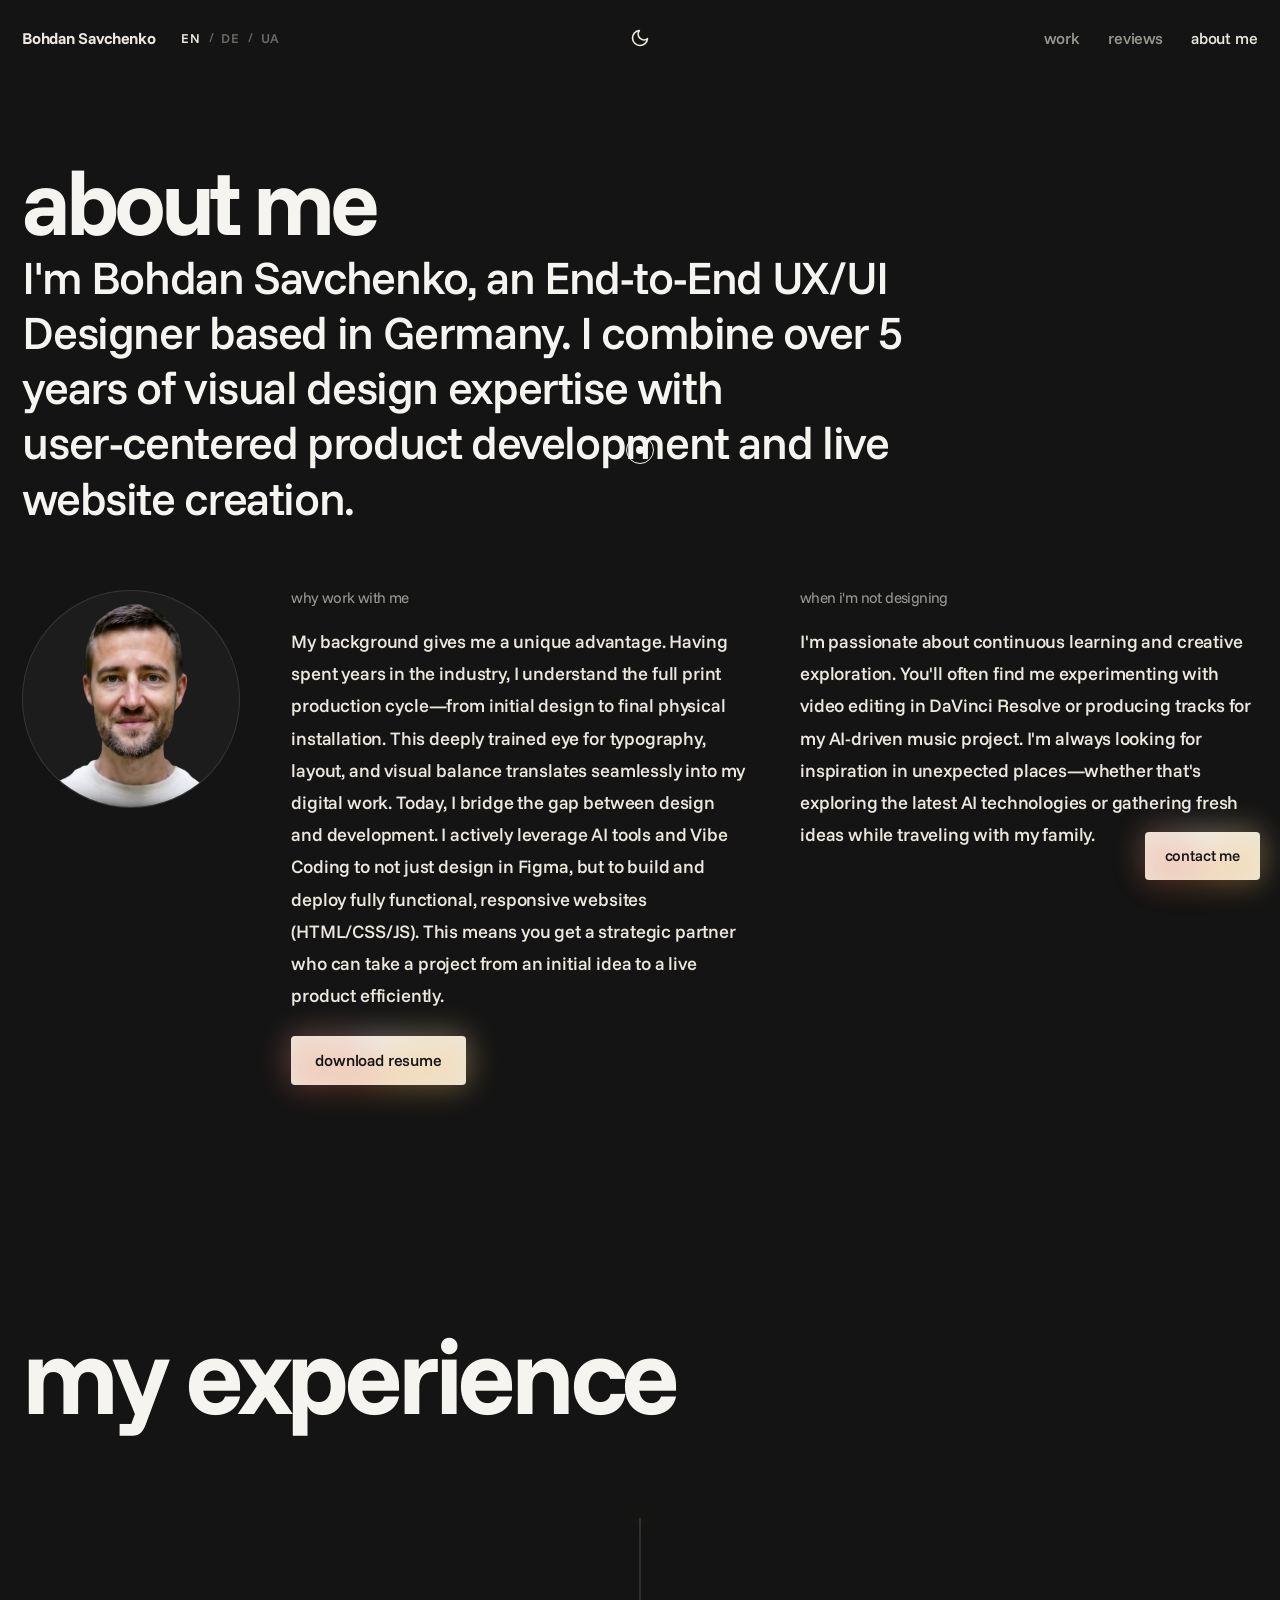
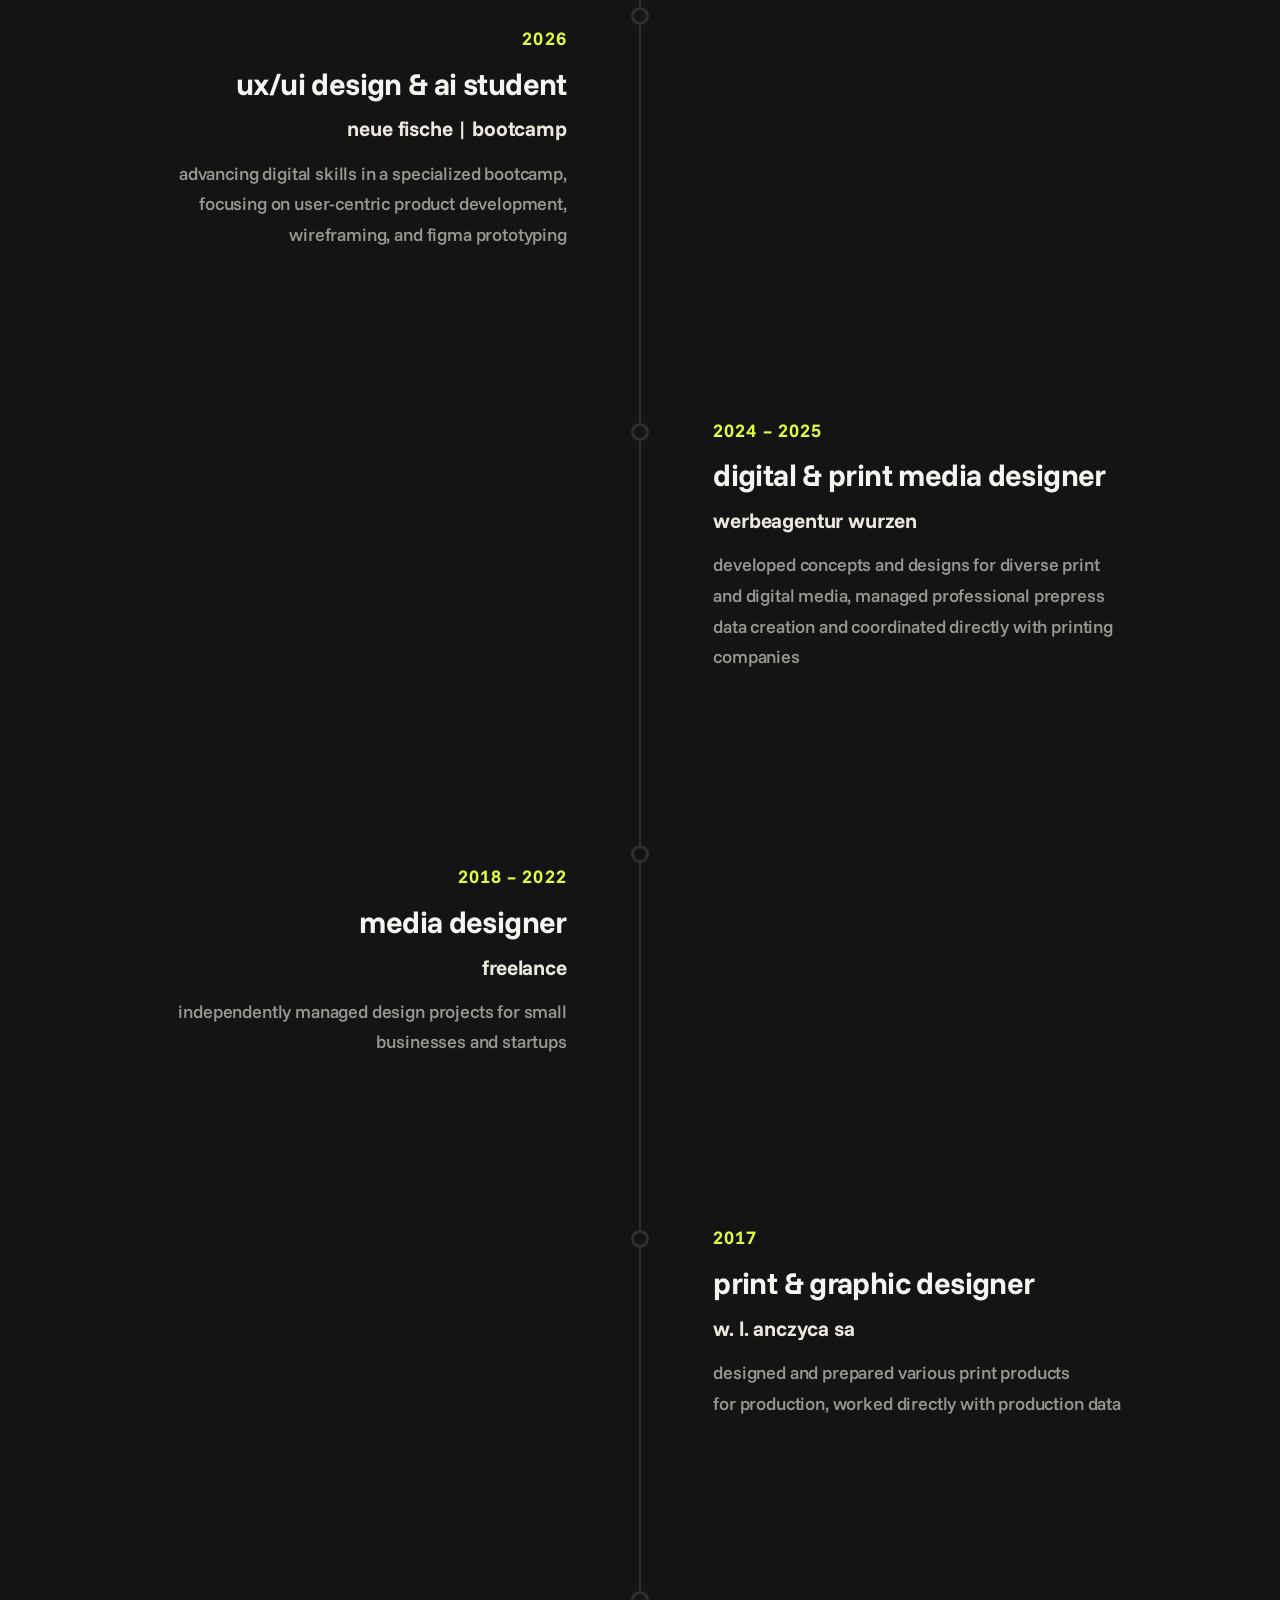
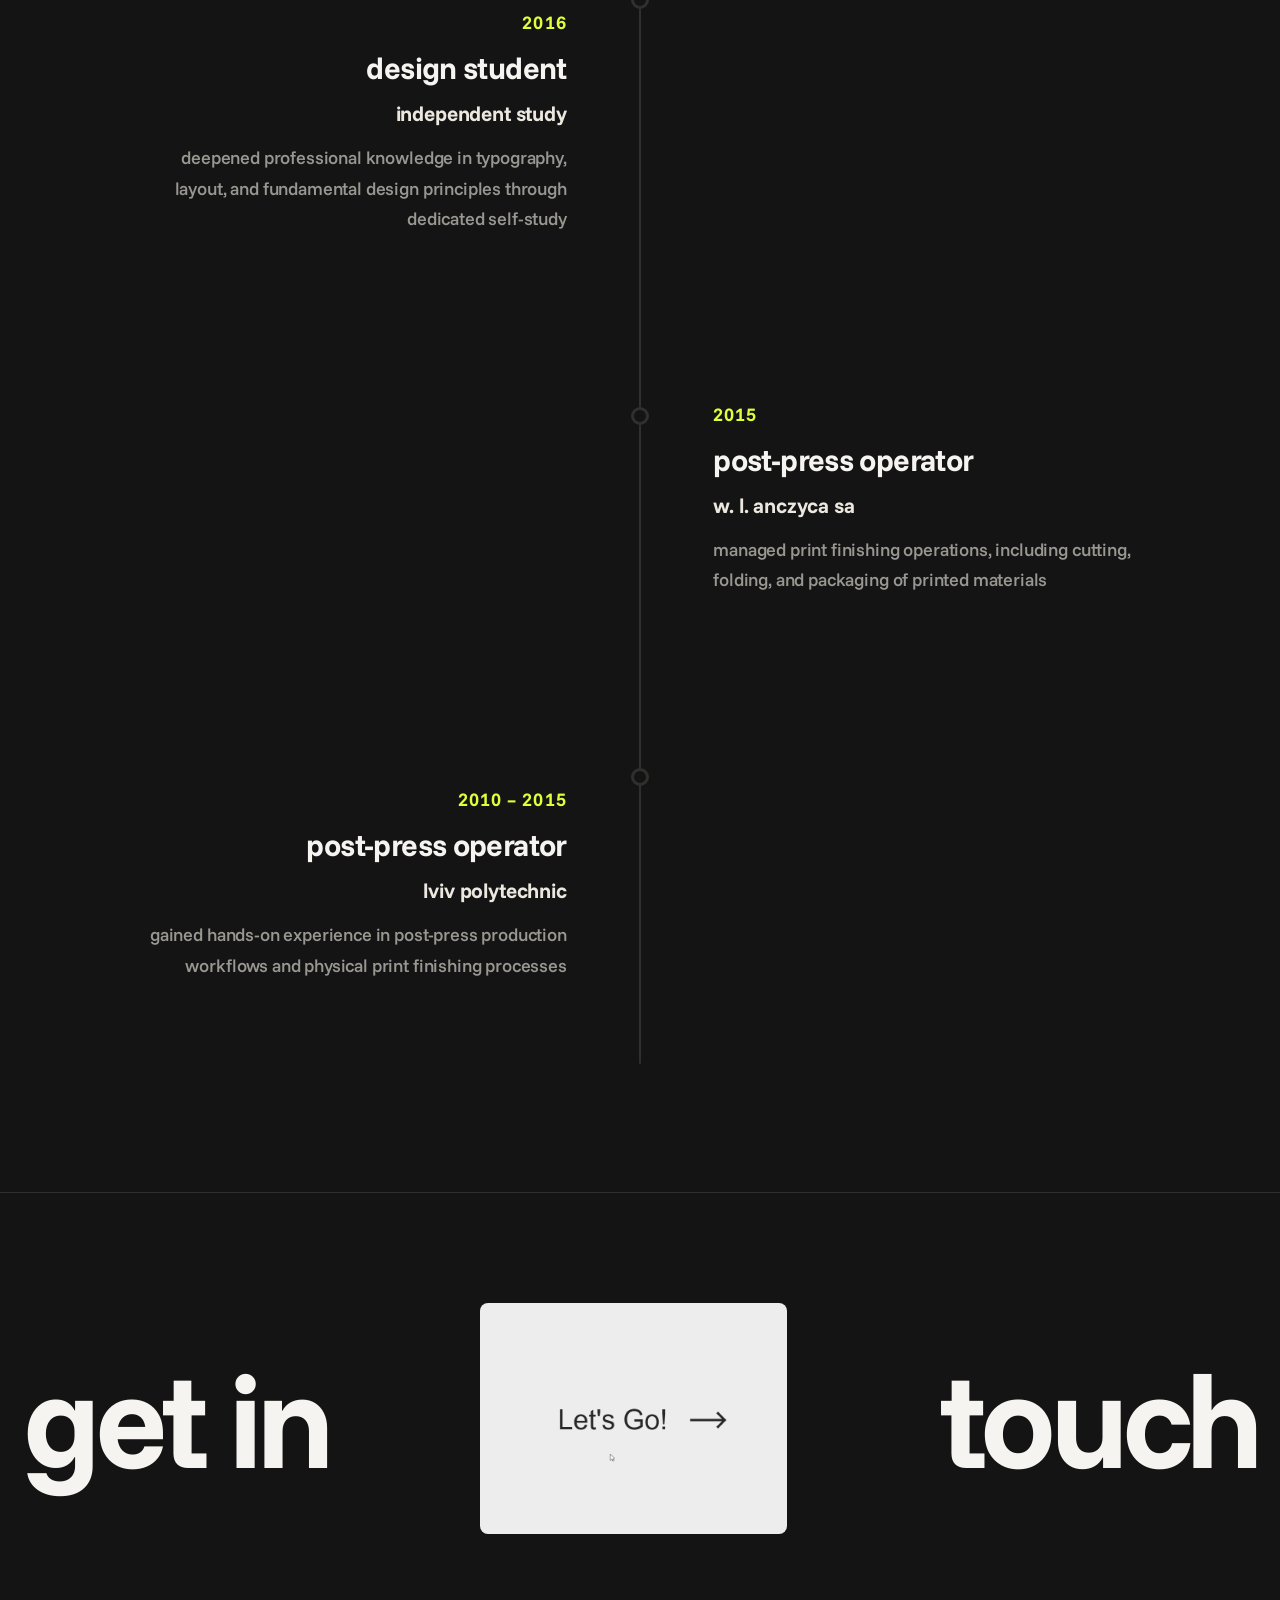
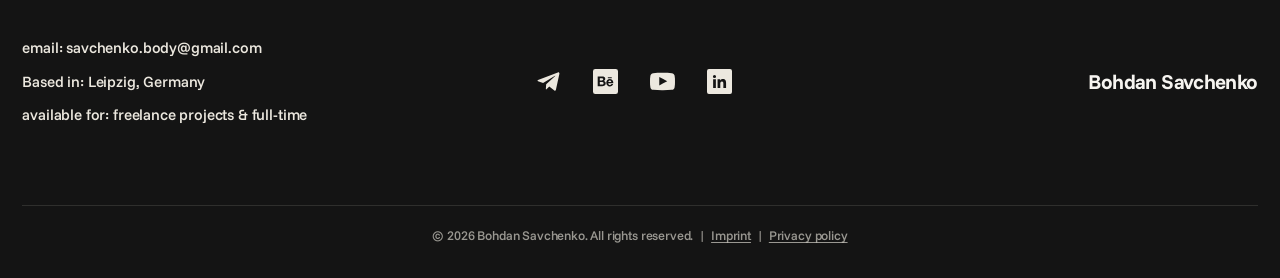
==== about/index.html @ f7ef640e "Add SaveChain project, even column spacing in car wrapping Co-Authored-By: Claude Sonnet 5.5 <norepl" ====
<!DOCTYPE html>
<html lang="en" data-theme="dark">
<head>
  <meta charset="UTF-8" />
  <meta name="viewport" content="width=device-width, initial-scale=1" />
  <title>About Me — Bohdan Savchenko</title>
  <meta name="description" content="About Bohdan Savchenko — UX/UI Designer & Media Designer based in Leipzig, Germany." />

  <link rel="icon" href="/favicon.svg" type="image/svg+xml" />
  <link rel="apple-touch-icon" href="/favicon.svg" />

  <!-- Fonts: Funnel Sans, self-hosted in /fonts (no Google Fonts request) -->
  <link rel="stylesheet" href="/styles.css?v=20261024-savechain11" />
</head>
<body>
  <!-- ============ HEADER ============ -->
  <header class="site-header" id="header">
    <div class="header-inner">
      <a href="/" class="logo">Bohdan Savchenko</a>

      <div class="lang-switch" role="group" aria-label="Language">
        <button type="button" class="lang-btn is-active" data-lang="en">EN</button>
        <span class="lang-sep">/</span>
        <button type="button" class="lang-btn" data-lang="de">DE</button>
        <span class="lang-sep">/</span>
        <button type="button" class="lang-btn" data-lang="uk">UA</button>
      </div>

      <button type="button" id="themeToggle" class="theme-toggle" aria-label="Toggle color theme">
        <svg class="icon icon-sun" viewBox="0 0 24 24" fill="none" stroke="currentColor" stroke-width="2" stroke-linecap="round" stroke-linejoin="round" aria-hidden="true">
          <circle cx="12" cy="12" r="4" /><path d="M12 2v2M12 20v2M4.9 4.9l1.4 1.4M17.7 17.7l1.4 1.4M2 12h2M20 12h2M4.9 19.1l1.4-1.4M17.7 6.3l1.4-1.4" />
        </svg>
        <svg class="icon icon-moon" viewBox="0 0 24 24" fill="none" stroke="currentColor" stroke-width="2" stroke-linecap="round" stroke-linejoin="round" aria-hidden="true">
          <path d="M21 12.8A9 9 0 1 1 11.2 3a7 7 0 0 0 9.8 9.8z" />
        </svg>
      </button>

      <nav class="main-nav" id="mainNav" aria-label="Primary">
        <a href="/#work" data-i18n="nav.work">work</a>
        <a href="/#reviews" data-i18n="nav.reviews">reviews</a>
        <a href="/about/" aria-current="page" data-i18n="nav.about">about me</a>
      </nav>

      <button type="button" class="menu-toggle" id="menuToggle" aria-expanded="false" aria-controls="mainNav" aria-label="Menu">
        <span class="menu-line"></span>
        <span class="menu-line"></span>
        <span class="menu-line"></span>
      </button>
    </div>
  </header>

  <main class="about-page">
    <!-- ============ ABOUT BLOCK (intro + 3-column grid) ============ -->
    <section class="about-block">
      <h1 class="page-title" data-reveal-words data-i18n="about.title">about me</h1>
      <p class="about-intro" data-reveal-words data-i18n="home.statement"></p>
      <div class="about-cols" id="aboutGrid">
        <!-- col 1: profile photo (same source as the homepage hero) -->
        <figure class="about-portrait">
          <img src="/Savchenko.webp" alt="Bohdan Savchenko" width="240" height="240"
               onerror="this.closest('.about-portrait').style.display='none';" />
        </figure>
        <!-- col 2: why work with me + resume -->
        <div class="about-col">
          <h3 class="about-sub" data-reveal-words data-i18n="home.why.title">why work with me</h3>
          <p data-reveal-words data-i18n="home.why.body"></p>
          <a class="btn-pill" id="resumeBtn" href="/CV/ENG_CV_%20Savchenko.pdf" download="ENG_CV_Savchenko.pdf"
             data-i18n="resume">download resume</a>
        </div>
        <!-- col 3: when i'm not designing -->
        <div class="about-col">
          <h3 class="about-sub" data-reveal-words data-i18n="home.fun.title">when i'm not designing</h3>
          <p data-reveal-words data-i18n="home.fun.body"></p>
        </div>
      </div>
    </section>

    <!-- ============ EXPERIENCE (animated alternating timeline) ============ -->
    <section class="experience">
      <h2 class="display-title" data-reveal-words data-i18n="about.exp">my experience</h2>
      <div class="timeline" id="expTimeline">
        <div class="timeline-line"></div>
        <div class="timeline-line-fill" id="timelineFill"></div>
        <!-- items injected by app.js from SITE.experience -->
        <ol class="timeline-items" id="timelineItems"></ol>
      </div>
    </section>
  </main>

  <!-- ============ FOOTER (3 tiers) ============ -->
  <footer class="site-footer reveal" id="contact">
    <!-- tier 1: get in — [Let's Go! gif] — touch -->
    <div class="footer-top">
      <span class="footer-word" data-i18n="footer.get">get in</span>
      <a class="footer-go" href="mailto:savchenko.body@gmail.com" aria-label="Email me — Let's Go!">
        <img class="footer-go-gif" src="/Lets go.gif" alt="" aria-hidden="true"
             onerror="this.closest('.footer-go').classList.add('no-gif'); this.remove();" />
        <span class="footer-go-text">Let's Go! &rarr;</span>
      </a>
      <span class="footer-word" data-i18n="footer.touch">touch</span>
    </div>

    <!-- tier 2: contact meta (left) · social icons (center) · name (right) -->
    <div class="footer-mid">
      <div class="footer-meta">
        <p><span data-i18n="footer.emailLabel">email:</span> <a href="mailto:savchenko.body@gmail.com">savchenko.body@gmail.com</a></p>
        <p data-i18n="footer.based">Based in: Leipzig, Germany</p>
        <p data-i18n="footer.available">available for: freelance projects &amp; full-time</p>
      </div>
      <nav class="footer-social" aria-label="Social">
        <a class="footer-icon" href="https://t.me/SavchenkoB" target="_blank" rel="noopener noreferrer" aria-label="Telegram">
          <svg viewBox="0 0 32 32" fill="currentColor" xmlns="http://www.w3.org/2000/svg" aria-hidden="true"><path d="m2.61743 15.83185 6.44043 2.18732 15.29034-9.34778c.22162-.13556.44873.16547.25757.34143l-11.57592 10.65509-.43048 5.96521c-.03278.4538.51385.70642.83826.38745l3.56421-3.50482 6.51569 4.93243c.70233.53174 1.7193.15698 1.90875-.70331l4.53692-20.59997c.25879-1.17517-.8927-2.16681-2.01648-1.73645l-25.36206 9.71179c-.7956.30469-.77393 1.43768.03277 1.71161z"/></svg>
        </a>
        <a class="footer-icon" href="https://www.behance.net/savchenkob5285" target="_blank" rel="noopener noreferrer" aria-label="Behance">
          <svg viewBox="0 0 176 176" fill="currentColor" xmlns="http://www.w3.org/2000/svg" aria-hidden="true"><path d="m63.1 80.73h-15.22v-15.49h15.22s9-.21 9 7.75-9 7.74-9 7.74z"/><path d="m74.75 100.46c0 9.49-10.72 9.25-10.72 9.25h-16.15v-18.48h16.12s10.75-.23 10.75 9.23z"/><path d="m118.3 80.87c-5.49 0-10 4.11-10.9 10.55h21.8c-.86-6.42-5.42-10.55-10.9-10.55zm0 0c-5.49 0-10 4.11-10.9 10.55h21.8c-.86-6.42-5.42-10.55-10.9-10.55zm41.37-80.87h-143.34a16.33 16.33 0 0 0 -16.33 16.33v143.34a16.33 16.33 0 0 0 16.33 16.33h143.34a16.33 16.33 0 0 0 16.33-16.33v-143.34a16.33 16.33 0 0 0 -16.33-16.33zm-55.21 58h27.54v6.86h-27.54zm-26.27 60.73c-3.79 1.87-8.55 2.46-13 2.46h-32.19v-67.61h35.39c4.38 0 17.94 2.61 18 15.64 0 9-5 13.12-9.31 15.1 0 0 11.24 3.34 12.14 13.28s-.88 16.12-11.03 21.13zm64.66-18.65h-35.45c-.34 7.81 5.37 12.47 11.86 12.47a12.44 12.44 0 0 0 11-6.58h11.61c-3.19 11.62-12.54 16.46-23.59 16.46-14.47 0-24.76-11.6-24.76-25.92s11.09-25.93 24.76-25.93 24.72 11.61 24.72 25.93c0 1.24 0 2.42-.15 3.57zm-24.55-19.21c-5.49 0-10 4.11-10.9 10.55h21.8c-.86-6.42-5.42-10.55-10.9-10.55z"/></svg>
        </a>
        <a class="footer-icon" href="https://www.youtube.com/@HardBitEasy" target="_blank" rel="noopener noreferrer" aria-label="YouTube">
          <svg viewBox="0 0 96.875 96.875" fill="currentColor" xmlns="http://www.w3.org/2000/svg" aria-hidden="true"><path d="m95.201 25.538c-1.186-5.152-5.4-8.953-10.473-9.52-12.013-1.341-24.172-1.348-36.275-1.341-12.105-.007-24.266 0-36.279 1.341-5.07.567-9.281 4.368-10.467 9.52-1.688 7.337-1.707 15.346-1.707 22.9s0 15.562 1.688 22.898c1.184 5.151 5.396 8.952 10.469 9.52 12.012 1.342 24.172 1.349 36.277 1.342 12.107.007 24.264 0 36.275-1.342 5.07-.567 9.285-4.368 10.471-9.52 1.689-7.337 1.695-15.345 1.695-22.898 0-7.554.014-15.563-1.674-22.9zm-59.265 37.936c0-10.716 0-21.32 0-32.037 10.267 5.357 20.466 10.678 30.798 16.068-10.3 5.342-20.504 10.631-30.798 15.969z"/></svg>
        </a>
        <a class="footer-icon" href="https://www.linkedin.com/in/savchenkobohdan/" target="_blank" rel="noopener noreferrer" aria-label="LinkedIn">
          <svg viewBox="0 0 152 152" fill="currentColor" xmlns="http://www.w3.org/2000/svg" aria-hidden="true"><path d="m140 0h-128a12 12 0 0 0 -12 12v128a12 12 0 0 0 12 12h128a12 12 0 0 0 12-12v-128a12 12 0 0 0 -12-12zm-86.1 116h-16.58v-53.41h16.58zm-8.3-60.7a9.65 9.65 0 1 1 9.61-9.7 9.68 9.68 0 0 1 -9.61 9.7zm70.4 60.7h-16.57v-26c0-6.2-.12-14.15-8.62-14.15s-10 6.74-10 13.7v26.45h-16.51v-53.41h15.91v7.28h.23c2.21-4.2 7.62-8.62 15.69-8.62 16.78 0 19.87 11 19.87 25.41z"/></svg>
        </a>
      </nav>
      <span class="footer-name-mid">Bohdan Savchenko</span>
    </div>

    <!-- tier 4: legal footer (copyright + Impressum/Datenschutz) -->
    <div class="legal-footer">
      <span>&copy; 2026 Bohdan Savchenko. All rights reserved.</span>
      <span>|</span>
      <a href="/impressum.html">Impressum</a>
      <span>|</span>
      <a href="/datenschutz.html">Datenschutz</a>
    </div>
  </footer>

  <!-- floating contact button -->
  <a class="contact-fab" href="mailto:savchenko.body@gmail.com" data-i18n="footer.fab">contact me</a>

  <script src="/data.js?v=20261024-savechain11"></script>
  <script src="/data-uk.js?v=20261024-savechain11"></script>
  <script src="/app.js?v=20261024-savechain11"></script>
</body>
</html>
---- styles.css ----
/* =========================================================
   Bohdan Savchenko — Portfolio
   Tokens measured on the live Framer site:
     font    : Funnel Sans (400 / 500 / 700)
     dark    : bg #141414, cream text #ECE8DF (bright #F6F4F0)
     borders : cream @ 12%
     radii   : images 8px · buttons/pills 4px
     hero h1 : 192px @ desktop, letter-spacing -0.06em
     display : 120px lowercase headings ("my experience")
   Dark is default; [data-theme="light"] / body.light overrides.
   ========================================================= */

/* ---------- Self-hosted font: Funnel Sans (GDPR — no Google Fonts request) ---------- */
@font-face {
  font-family: 'Funnel Sans';
  font-style: normal;
  font-weight: 400;
  font-display: swap;
  src: url('/fonts/FunnelSans-400.woff2') format('woff2');
}
@font-face {
  font-family: 'Funnel Sans';
  font-style: normal;
  font-weight: 500;
  font-display: swap;
  src: url('/fonts/FunnelSans-500.woff2') format('woff2');
}
@font-face {
  font-family: 'Funnel Sans';
  font-style: normal;
  font-weight: 600;
  font-display: swap;
  src: url('/fonts/FunnelSans-600.woff2') format('woff2');
}
@font-face {
  font-family: 'Funnel Sans';
  font-style: normal;
  font-weight: 700;
  font-display: swap;
  src: url('/fonts/FunnelSans-700.woff2') format('woff2');
}
@font-face {
  font-family: 'Funnel Sans';
  font-style: normal;
  font-weight: 800;
  font-display: swap;
  src: url('/fonts/FunnelSans-800.woff2') format('woff2');
}

/* ---------- Design tokens: DARK (default) ---------- */
:root,
[data-theme="dark"] {
  --bg:            #141414;
  --bg-elevated:   #1C1C1C;
  --border:        rgba(236, 232, 223, 0.12);
  --text:          #ECE8DF;
  --text-bright:   #F6F4F0;
  --text-muted:    rgba(236, 232, 223, 0.62);
  --text-faint:    rgba(236, 232, 223, 0.40);
  --accent:        #ECE8DF;   /* pill / CTA fill  */
  --accent-ink:    #141414;   /* text on pill     */
  --shadow:        0 24px 60px -24px rgba(0, 0, 0, 0.8);

  /* radii measured on the live site */
  --radius-media:  8px;
  --radius-btn:    4px;

  /* motion */
  --ease-out: cubic-bezier(0.16, 1, 0.3, 1);
  --ease-in-out: cubic-bezier(0.65, 0, 0.35, 1);
  --dur: 400ms;

  --maxw: 100%;
  --gutter: clamp(20px, 1.75vw, 40px);
  --intro-top: clamp(104px, 17vh, 160px);

  /* button glow — warm halo, tuned per theme below */
  --glow-1: rgba(246, 244, 240, 0.95);
  --glow-2: rgba(255, 189, 89, 0.85);
  --glow-3: rgba(255, 106, 61, 0.7);

  /* experience timeline — bright lime accent + its glow */
  --timeline-accent:      #DFFF3C;
  --timeline-accent-glow: rgba(223, 255, 60, 0.55);

  /* clickable gallery image hover — a light lift reads best on the dark bg */
  --img-hover-brightness: 1.07;

  /* brand accents (stat-counter icons) */
  --brand-cyan:    #65C4E8;
  --brand-magenta: #EE3A84;
}

/* ---------- Design tokens: LIGHT (warm inverse) ---------- */
[data-theme="light"] {
  --bg:            #F6F4F0;
  --bg-elevated:   #FFFFFF;
  --border:        rgba(20, 20, 20, 0.12);
  --text:          #141414;
  --text-bright:   #000000;
  --text-muted:    rgba(20, 20, 20, 0.60);
  --text-faint:    rgba(20, 20, 20, 0.42);
  --accent:        #141414;
  --accent-ink:    #F6F4F0;
  --shadow:        0 24px 60px -28px rgba(20, 20, 20, 0.22);

  --glow-1: rgba(255, 149, 51, 0.8);
  --glow-2: rgba(255, 87, 34, 0.65);
  --glow-3: rgba(20, 20, 20, 0.35);

  /* darker, more saturated lime holds contrast on the light background */
  --timeline-accent:      #7A9A00;
  --timeline-accent-glow: rgba(122, 154, 0, 0.35);

  /* on the light background a brighten washes out — dim very slightly instead */
  --img-hover-brightness: 0.94;

  /* the brand cyan is too pale to read on the light ground — deepen it,
     same treatment --timeline-accent already gets (magenta holds up as-is) */
  --brand-cyan: #1E90BC;
}

/* ---------- Reset ---------- */
*, *::before, *::after { box-sizing: border-box; }
* { margin: 0; }
html { scroll-behavior: smooth; -webkit-text-size-adjust: 100%; }

body {
  background: var(--bg);
  color: var(--text);
  font-family: "Funnel Sans", system-ui, -apple-system, sans-serif;
  font-size: 16px;
  font-weight: 500;
  line-height: 1.55;
  letter-spacing: -0.01em;
  -webkit-font-smoothing: antialiased;
  min-height: 100dvh;
  transition: background var(--dur) var(--ease-in-out),
              color var(--dur) var(--ease-in-out),
              opacity 250ms var(--ease-in-out);
  animation: page-in 350ms var(--ease-out);   /* page fade-in */
}
body.page-exit { opacity: 0; }                 /* page fade-out (app.js) */
body.no-scroll { overflow: hidden; }           /* lightbox scroll lock */
@keyframes page-in { from { opacity: 0; } to { opacity: 1; } }

img { max-width: 100%; display: block; }
a { color: inherit; text-decoration: none; }
ol, ul { list-style: none; padding: 0; }
figure { margin: 0; }
:focus-visible { outline: 2px solid var(--text); outline-offset: 3px; border-radius: 4px; }

h1, h2, h3 {
  font-weight: 700;
  letter-spacing: -0.04em;
  line-height: 1.05;
}

.is-hidden { display: none !important; }

/* =========================================================
   HEADER — fixed, backdrop blur
   ========================================================= */
.site-header {
  position: fixed;
  inset: 0 0 auto 0;
  z-index: 100;
  background: color-mix(in srgb, var(--bg) 70%, transparent);
  backdrop-filter: saturate(140%) blur(14px);
  -webkit-backdrop-filter: saturate(140%) blur(14px);
  border-bottom: 1px solid transparent;
  transition: border-color var(--dur) var(--ease-out),
              background var(--dur) var(--ease-out);
}
.site-header.scrolled { border-bottom-color: var(--border); }

.header-inner {
  position: relative;
  max-width: var(--maxw);
  margin-inline: auto;
  padding: 16px var(--gutter);
  display: flex;
  align-items: center;
  gap: 24px;
}

.logo { font-weight: 700; font-size: 1rem; letter-spacing: -0.02em; white-space: nowrap; }

/* language switcher */
.lang-switch { display: flex; align-items: center; gap: 6px; }
.lang-btn {
  background: none; border: 0; padding: 4px 2px; cursor: pointer;
  font: inherit; font-weight: 600; font-size: .82rem; letter-spacing: .05em;
  color: var(--text-faint);
  min-height: 44px; display: inline-flex; align-items: center;
  transition: color 200ms var(--ease-out);
}
.lang-btn:hover { color: var(--text-muted); }
.lang-btn.is-active { color: var(--text); }
.lang-sep { color: var(--text-faint); font-size: .8rem; }

/* theme toggle — centered on desktop */
.theme-toggle {
  position: absolute; left: 50%; top: 50%;
  transform: translate(-50%, -50%);
  width: 44px; height: 44px;
  display: grid; place-items: center;
  background: none; border: 0; cursor: pointer; color: var(--text);
}
.theme-toggle .icon {
  position: absolute; width: 20px; height: 20px;
  transition: opacity 300ms var(--ease-out), transform 400ms var(--ease-out);
}
.icon-sun  { opacity: 0; transform: rotate(-90deg) scale(.6); }
.icon-moon { opacity: 1; transform: rotate(0) scale(1); }
[data-theme="light"] .icon-sun  { opacity: 1; transform: rotate(0) scale(1); }
[data-theme="light"] .icon-moon { opacity: 0; transform: rotate(90deg) scale(.6); }

/* nav — lowercase like the live site */
.main-nav { margin-left: auto; display: flex; gap: 28px; }
.main-nav a {
  position: relative; font-weight: 500; font-size: 1rem; color: var(--text-muted);
  padding: 4px 0; transition: color 200ms var(--ease-out);
}
.main-nav a::after {
  content: ""; position: absolute; left: 0; bottom: -2px; height: 1.5px; width: 0;
  background: var(--text); transition: width 300ms var(--ease-out);
}
.main-nav a:hover { color: var(--text); }
.main-nav a:hover::after { width: 100%; }
.main-nav a[aria-current="page"] { color: var(--text); }

/* hamburger */
.menu-toggle {
  display: none; position: relative;
  width: 44px; height: 44px;
  background: none; border: 0; cursor: pointer; color: var(--text);
}
.menu-toggle .menu-line {
  position: absolute; left: 12px;
  width: 20px; height: 2px; border-radius: 2px;
  background: var(--text);
  transition: transform 300ms var(--ease-out), opacity 200ms var(--ease-out), top 300ms var(--ease-out);
}
.menu-toggle .menu-line:nth-child(1) { top: 16px; }
.menu-toggle .menu-line:nth-child(2) { top: 22px; }
.menu-toggle .menu-line:nth-child(3) { top: 28px; }
.menu-toggle.open .menu-line:nth-child(1) { top: 22px; transform: rotate(45deg); }
.menu-toggle.open .menu-line:nth-child(2) { opacity: 0; }
.menu-toggle.open .menu-line:nth-child(3) { top: 22px; transform: rotate(-45deg); }

/* =========================================================
   SHARED LAYOUT
   ========================================================= */
main { max-width: var(--maxw); margin-inline: auto; padding-inline: var(--gutter); }

/* lowercase display headings ("my experience", "other projects") */
.display-title {
  font-size: clamp(2.4rem, 8.5vw, 7.5rem);   /* 120px @ desktop */
  letter-spacing: -0.05em;
  color: var(--text-bright);
}
/* page titles ("about me") */
.page-title {
  font-size: clamp(2.8rem, 8vw, 5.75rem);    /* 92px @ desktop */
  letter-spacing: -0.06em;
  color: var(--text-bright);
}
/* ---------- rotating glow halo, ported from a React GlowEffect
   component (conic-gradient + blur, animated via @property) ----------
   applied to every real CTA button on the site: .btn-pill, .contact-fab */
@property --glow-angle {
  syntax: '<angle>';
  inherits: false;
  initial-value: 0deg;
}
@keyframes glow-spin { to { --glow-angle: 360deg; } }

.btn-pill, .contact-fab {
  position: relative;
  isolation: isolate;             /* keeps ::before's negative z-index behind THIS element's own background */
}
.btn-pill::before, .contact-fab::before {
  content: "";
  position: absolute;
  inset: -6px;
  z-index: -1;
  border-radius: 20px;
  background: conic-gradient(from var(--glow-angle) at 50% 50%,
    var(--glow-1), var(--glow-2), var(--glow-3), var(--glow-1));
  filter: blur(14px);
  opacity: .35;
  animation: glow-spin 5s linear infinite;
  transition: opacity 250ms var(--ease-out);
  pointer-events: none;
}
.btn-pill:hover::before, .contact-fab:hover::before,
.btn-pill:focus-visible::before, .contact-fab:focus-visible::before {
  opacity: .9;
}
@media (prefers-reduced-motion: reduce) {
  .btn-pill::before, .contact-fab::before { animation: none; }
}

/* buttons — 4px radius, 12x24 padding (measured) */
.btn-pill {
  display: inline-flex; align-items: center; justify-content: center;
  padding: 12px 24px;
  border-radius: var(--radius-btn);
  background: var(--accent); color: var(--accent-ink);
  font-weight: 500; font-size: 1rem;
  transition: transform 300ms var(--ease-out), opacity 200ms var(--ease-out);
}
.btn-pill:hover { transform: translateY(-2px); }

/* =========================================================
   HOME — HERO
   ========================================================= */
.hero {
  display: flex;
  align-items: center;
  gap: clamp(24px, 4vw, 56px);
  padding-block: var(--intro-top) clamp(40px, 6vw, 72px);
}
/* profile photo — fixed circular size, never shrinks */
.hero-photo {
  flex: 0 0 auto;
  width: clamp(120px, 12vw, 200px);
  aspect-ratio: 1 / 1;
  border-radius: 50%;
  overflow: hidden;
  background: var(--bg-elevated);
  border: 1px solid var(--border);
}
.hero-photo img { display: block; width: 100%; height: 100%; object-fit: cover; }
/* text column — takes the remaining width; min-width:0 lets the flex item
   shrink below the nowrap title's natural width so fitHeroTitle() (app.js)
   can scale the font down to exactly this column's width */
.hero-text { flex: 1 1 auto; min-width: 0; text-align: left; }

.hero-title {
  font-size: clamp(32px, 6vw, 96px);         /* fallback; JS fits it to the text column's width */
  letter-spacing: -0.06em;
  line-height: 1.1;
  color: var(--text-bright);
  white-space: nowrap;                       /* one line — filled to container width */
}
/* per-letter spans for the repel effect (built by app.js) */
.hero-title .repel-letter {
  display: inline-block;
  white-space: pre;
  will-change: transform;
}
.hero-eyebrow {
  display: block;
  width: 100%;
  margin-top: 20px;
  text-transform: uppercase;
  letter-spacing: .18em;
  font-size: clamp(.78rem, 1.4vw, .95rem);
  font-weight: 600;
  color: var(--text-muted);
  text-align: left;                          /* aligned to the left edge, in line with the rest */
}

@media (max-width: 720px) {
  .hero { flex-direction: column; align-items: center; text-align: center; }
  /* width:100% is required here: in a column flex container, align-items:center
     shrinks cross-axis (width) items to fit their content — without an explicit
     width, .hero-text (and the nowrap .hero-title inside it) would grow to the
     text's natural width instead of being constrained to the viewport, which
     breaks fitHeroTitle()'s available-width measurement in app.js. */
  .hero-text { width: 100%; text-align: center; }
  .hero-eyebrow { text-align: center; }
}

/* =========================================================
   HOME — SKILLS MARQUEE (infinite loop, 1440 grid-aligned)
   ========================================================= */
/* lives inside <main>, which already provides the 1440 + gutter container,
   so it just adds vertical rhythm — its edges align with the rest of the grid */
.marquee-section {
  padding-block: clamp(28px, 4vw, 56px);
  border-block: 1px solid var(--border);
}
.marquee {
  position: relative;
  overflow: hidden;
}
/* edge blur + fade (like the original: text softens as it enters/leaves).
   Each pseudo blurs the scrolling text behind it and fades to the page bg,
   concentrated at the very edge via its own mask. */
.marquee::before, .marquee::after {
  content: "";
  position: absolute; top: 0; bottom: 0;
  width: 15%;
  z-index: 2;
  pointer-events: none;
  backdrop-filter: blur(4px);
  -webkit-backdrop-filter: blur(4px);
}
.marquee::before {
  left: 0;
  background: linear-gradient(90deg, var(--bg) 12%, transparent);
  -webkit-mask-image: linear-gradient(90deg, #000, transparent);
          mask-image: linear-gradient(90deg, #000, transparent);
}
.marquee::after {
  right: 0;
  background: linear-gradient(-90deg, var(--bg) 12%, transparent);
  -webkit-mask-image: linear-gradient(-90deg, #000, transparent);
          mask-image: linear-gradient(-90deg, #000, transparent);
}
.marquee-track {
  display: flex;
  width: max-content;
  animation: marquee-scroll 60s linear infinite;   /* slower, closer to the original */
}
.marquee:hover .marquee-track { animation-play-state: paused; }   /* pause on hover */
.marquee-group { display: flex; flex-shrink: 0; align-items: center; }
.marquee-item {
  font-size: clamp(0.95rem, 2vw, 1.75rem);   /* ~1.5× smaller than before */
  font-weight: 700;
  letter-spacing: -0.03em;
  color: var(--text-bright);
  white-space: nowrap;
}
.marquee-sep {
  margin-inline: clamp(14px, 1.8vw, 28px);
  font-size: clamp(.75rem, 1.4vw, 1.1rem);
  color: var(--text-faint);
}
@keyframes marquee-scroll {
  from { transform: translateX(0); }
  to   { transform: translateX(-50%); }   /* one duplicated group → seamless loop */
}

/* =========================================================
   HOME — PROJECT GRID (2-col, image 8px radius, text below)
   ========================================================= */
.work {
  padding-block: clamp(24px, 4vw, 56px) clamp(60px, 9vw, 120px);
  /* the "work" nav link jumps straight here (/#work); offset by the fixed
     header's real height (set in app.js) so the section isn't hidden under it */
  scroll-margin-top: var(--header-h, 90px);
}

/* "selected work" head + filter bar */
.work-head {
  display: flex; flex-wrap: wrap; align-items: baseline; justify-content: space-between;
  gap: 16px 32px;
  margin-bottom: clamp(28px, 4vw, 48px);
}
.filter-bar { display: flex; gap: 24px; }
.filter-btn {
  position: relative;
  background: none; border: 0; padding: 4px 0; cursor: pointer;
  font: inherit; font-weight: 500; font-size: 1rem;
  color: var(--text-faint);
  min-height: 44px; display: inline-flex; align-items: center;
  transition: color 200ms var(--ease-out);
}
.filter-btn::after {
  content: ""; position: absolute; left: 0; bottom: 8px; height: 1.5px; width: 0;
  background: var(--text); transition: width 300ms var(--ease-out);
}
.filter-btn:hover { color: var(--text-muted); }
.filter-btn.is-active { color: var(--text); }
.filter-btn.is-active::after { width: 100%; }
.project-grid {
  display: grid;
  grid-template-columns: repeat(2, 1fr);   /* strict 2-column */
  gap: 40px;
}

.project-card { display: block; }
.project-media {
  position: relative;
  aspect-ratio: 5 / 4;                       /* ≈424x340 measured card media */
  border-radius: var(--radius-media);
  overflow: hidden;
  background: var(--bg-elevated);
  /* 3D tilt card (JS drives the transform) */
  transform: perspective(1200px);
  transform-style: preserve-3d;
  transition: transform 0.2s ease-out, box-shadow 0.3s ease;
  will-change: transform;
}
/* shadow while tilting — themed for dark / light */
.project-media.tilting { box-shadow: 0 30px 60px -18px rgba(0, 0, 0, 0.55); }
[data-theme="light"] .project-media.tilting { box-shadow: 0 30px 60px -20px rgba(20, 20, 20, 0.28); }
.project-media img {
  width: 100%; height: 100%; object-fit: cover;
}

/* cursor-following spotlight overlay (built by app.js) */
.tilt-spotlight {
  position: absolute; inset: 0; z-index: 10;
  pointer-events: none; overflow: hidden;
  opacity: 0; transition: opacity 0.3s;
}
.project-media.tilting .tilt-spotlight { opacity: 1; }
.tilt-spotlight::before {
  content: "";
  position: absolute; width: 200%; height: 200%; border-radius: 50%;
  left: var(--sx, 50%); top: var(--sy, 50%);
  transform: translate(-50%, -50%);
  background: radial-gradient(circle, rgba(255, 255, 255, 0.15) 0%, transparent 40%);
  opacity: 1;                                /* light theme: full (per the component) */
}
[data-theme="dark"] .tilt-spotlight::before { opacity: 0.5; }   /* dark:opacity-50 */
/* placeholder when the image is missing */
.project-media.is-empty::after {
  content: attr(data-label);
  position: absolute; inset: 0; display: grid; place-items: center;
  color: var(--text-faint); font-weight: 700;
  font-size: 1.3rem; letter-spacing: -0.03em; text-align: center; padding: 0 16px;
}

.project-info { padding-top: 16px; }
.project-name {
  display: block;
  font-size: 1.2rem;                          /* 19px measured */
  font-weight: 500;
  letter-spacing: -0.02em;
  transition: color 200ms var(--ease-out);
}
.project-cat {
  display: block; margin-top: 2px;
  font-size: 1rem; font-weight: 400;
  color: var(--text-muted);
}
.project-card:hover .project-name { color: var(--text-bright); }

/* Homepage: wide, equal 3:2 covers with a narrow gap. */
@media (min-width: 768px) {
  #projectGrid {
    grid-template-columns: repeat(2, minmax(0, 1fr));
    gap: 32px 8px;
    align-items: start;
  }
  #projectGrid .project-media { aspect-ratio: 3 / 2; }
}

/* MOBILE / small screens: plain 1-column list, no spans, no collage */
@media (max-width: 767px) {
  #projectGrid { grid-template-columns: 1fr; grid-auto-rows: auto; }
  #projectGrid .project-card { display: block; }
  #projectGrid .project-media { aspect-ratio: 5 / 4; }
}

/* =========================================================
   HOME — TESTIMONIALS (Upwork client reviews, horizontal scroll)
   ========================================================= */
/* =========================================================
   HOME — ANIMATED STAT COUNTERS
   Numbers count 0 -> target once the section scrolls into view
   (initCounters() in app.js). Sits between "selected work" and
   "client reviews".
   ========================================================= */
/* lives inside <main>, so the 1728px + gutter container is already applied —
   the rules here only add vertical rhythm + the framing lines, which makes the
   borders line up exactly with the marquee's above it */
.stats {
  padding-block: clamp(44px, 5.5vw, 80px);          /* generous "py-20" */
  border-block: 1px solid var(--border);            /* same framing as .marquee-section */
}

.stats-grid {
  list-style: none;
  margin: 0;
  padding: 0;
  width: 100%;                                      /* fills the full 1728px band */
  display: grid;
  /* ALWAYS 4 across, every screen size — minmax(0,1fr) so a long number can
     never blow a column past its share and break the even distribution */
  grid-template-columns: repeat(4, minmax(0, 1fr));
  gap: clamp(8px, 3vw, 48px);
  /* top-aligned so all four NUMBERS share one baseline across the row — with
     centre alignment a 1-line label (“Job Success”) drops its number below the
     ones whose labels wrap to 2 lines. Labels simply hang beneath. */
  align-items: start;
}
/* number + label centred both ways within each column */
.stat {
  display: grid;
  gap: clamp(6px, 1vw, 12px);
  justify-items: center;
  align-content: center;
  text-align: center;
}

.stat-value {
  margin: 0;
  /* one fluid ramp instead of breakpoints: the 6.5vw slope is unchanged, so
     desktop still tops out at 5.5rem — only the floor drops, which is what
     lets all four columns sit side by side on a 320-375px phone */
  font-size: clamp(1.25rem, 6.5vw, 5.5rem);
  font-weight: 800;
  letter-spacing: -0.05em;
  line-height: 1;
  color: var(--text-bright);        /* cream on dark, black on light */
  /* fixed-width digits: the number can't jitter/reflow while counting */
  font-variant-numeric: tabular-nums;
  font-feature-settings: "tnum" 1;
}

/* small, subtle label sitting directly under and centred on the number */
.stat-label {
  margin: 0;
  display: flex;
  align-items: center;
  justify-content: center;
  gap: clamp(4px, .6vw, 8px);
  font-size: clamp(.6rem, 1.6vw, .95rem);   /* shrinks with the number on phones */
  line-height: 1.35;
  color: var(--text-muted);
  text-wrap: balance;                       /* long labels wrap evenly, not 1 orphan word */
  /* safety net for the narrow 4-across mobile column: German compounds have no
     natural break opportunity, so allow hyphenation and, failing that, a break */
  hyphens: auto;
  overflow-wrap: break-word;
  min-width: 0;                             /* let the flex child actually shrink */
}
/* narrow phones: the column is only ~75px, so an inline icon shoves the wrapped
   label off-centre from its number — stack it above the text instead, which
   keeps icon, label and number all on one centre line */
@media (max-width: 600px) {
  .stat-label { flex-direction: column; gap: 4px; }
}
.stat-icon {
  width: clamp(11px, 1.3vw, 18px);
  height: clamp(11px, 1.3vw, 18px);
  flex-shrink: 0;
  color: var(--stat-accent, var(--text-muted));   /* per-stat brand accent */
}

.testimonials {
  /* top value matches .work's (which sits under the marquee's border) so the
     heading clears the stats section's bottom line with the same rhythm as
     "selected work" clears the marquee's — was 0 back when the section above
     this one had no border */
  padding-block: clamp(24px, 4vw, 56px) clamp(60px, 9vw, 120px);
  /* the "reviews" nav link jumps straight here (/#reviews) — same fixed-header
     offset as .work so the section isn't hidden under it */
  scroll-margin-top: var(--header-h, 90px);
}

.testimonial-scroll {
  display: flex;
  gap: 24px;
  margin-top: clamp(28px, 4vw, 48px);
  overflow-x: auto;
  scroll-snap-type: x mandatory;
  padding-bottom: 8px;                 /* clears the scrollbar */
  scrollbar-width: thin;
  scrollbar-color: var(--border) transparent;
}
.testimonial-scroll::-webkit-scrollbar { height: 6px; }
.testimonial-scroll::-webkit-scrollbar-track { background: transparent; }
.testimonial-scroll::-webkit-scrollbar-thumb { background: var(--border); border-radius: 4px; }

/* exactly 3 cards visible per row at any container width, rest scrollable */
.testimonial-card {
  flex: 0 0 calc((100% - 2 * 24px) / 3);
  scroll-snap-align: start;
  display: flex;
  flex-direction: column;
  gap: 14px;
  padding: clamp(20px, 2.2vw, 28px);
  background: var(--bg-elevated);
  border: 1px solid var(--border);
  border-radius: var(--radius-media);
}
.tc-head { display: flex; align-items: center; gap: 10px; }
.tc-badge { width: 34px; height: 34px; flex-shrink: 0; }
.tc-project {
  font-size: 1.05rem; font-weight: 700;
  letter-spacing: -0.01em;
  color: var(--text-bright);
}
.tc-meta { display: flex; align-items: center; gap: 8px; flex-wrap: nowrap; }
.tc-stars { height: 16px; width: auto; flex-shrink: 0; }
.tc-rating { font-size: .9rem; font-weight: 600; color: var(--text); flex-shrink: 0; }
.tc-sep { font-size: .85rem; color: var(--text-faint); flex-shrink: 0; }
.tc-date { font-size: .85rem; color: var(--text-muted); white-space: nowrap; }
.tc-review {
  font-size: .95rem; line-height: 1.6; font-style: italic;
  color: var(--text-muted);
  margin: 0;
}

.testimonial-more {
  display: inline-block;
  margin-top: clamp(20px, 3vw, 32px);
  font-size: .85rem;
  color: var(--text-muted);
  text-decoration: underline;
  text-underline-offset: 3px;
  transition: color 200ms var(--ease-out);
}
.testimonial-more:hover { color: var(--text-bright); }

@media (max-width: 900px) {
  .testimonial-card { flex-basis: calc((100% - 24px) / 2); }   /* 2 visible */
}
@media (max-width: 720px) {
  .testimonial-scroll { gap: 16px; }
  .testimonial-card { flex-basis: 85%; }                       /* 1 visible, next peeks in */
  .tc-meta { flex-wrap: wrap; }                                /* narrow card: date may drop to its own line */
  .tc-date { white-space: normal; }
}

/* ---- DESKTOP: overlapping "fanned deck" of all 7 cards across the full
   content width (mobile keeps the horizontal scroll above) ---- */
@media (min-width: 901px) {
  .testimonial-scroll {
    justify-content: center;
    align-items: flex-start;
    gap: 0;
    overflow: visible;                 /* no scroll — the deck fans across the width */
    scroll-snap-type: none;
    margin-top: clamp(32px, 4vw, 56px);
    padding: 46px clamp(40px, 3vw, 64px) 82px; /* reserve space for rotated outer corners */
  }
  .testimonial-scroll::-webkit-scrollbar { display: none; }

  .testimonial-card {
    --tilt-x: 0deg;
    --tilt-y: 0deg;
    --sc: 1;
    flex: 0 0 26%;
    position: relative;
    height: 280px;
    scroll-snap-align: none;
    border-top: 4px solid var(--border);
    box-shadow: 0 18px 40px -22px rgba(0, 0, 0, 0.5);
    transform:
      perspective(950px)
      translateY(var(--arc-y, 0px))
      rotate(var(--fan-rot, 0deg))
      rotateX(var(--tilt-x))
      rotateY(var(--tilt-y))
      scale(var(--sc));
    transition: transform 170ms var(--ease-out), box-shadow 220ms var(--ease-out);
    will-change: transform;
  }
  [data-theme="light"] .testimonial-card { box-shadow: 0 18px 40px -22px rgba(20, 20, 20, 0.22); }

  /* overlap: every card after the first tucks under its neighbour */
  .testimonial-card + .testimonial-card { margin-left: -13.7%; }

  /* fan geometry — symmetric arc, centre card upright; cards stack from left to right so every heading remains visible;
     outer cards sit lower and peek their outer edge (logo + colour bar) */
  .testimonial-card:nth-child(1) { --fan-rot: -9deg; --arc-y: 46px; z-index: 1; border-top-color: #EC4899; }
  .testimonial-card:nth-child(2) { --fan-rot: -6deg; --arc-y: 28px; z-index: 2; border-top-color: #F59E0B; }
  .testimonial-card:nth-child(3) { --fan-rot: -3deg; --arc-y: 12px; z-index: 3; border-top-color: #3B82F6; }
  .testimonial-card:nth-child(4) { --fan-rot:  0deg; --arc-y:  0px; z-index: 4; border-top-color: #8B5CF6; }
  .testimonial-card:nth-child(5) { --fan-rot:  3deg; --arc-y: 12px; z-index: 5; border-top-color: #10B981; }
  .testimonial-card:nth-child(6) { --fan-rot:  6deg; --arc-y: 28px; z-index: 6; border-top-color: #EF4444; }
  .testimonial-card:nth-child(7) { --fan-rot:  9deg; --arc-y: 46px; z-index: 7; border-top-color: #06B6D4; }

  /* hover: straighten, lift, enlarge, jump to the front */
  .testimonial-card:hover {
    --fan-rot: 0deg;
    --arc-y: -14px;
    --sc: 1.04;
    z-index: 50;
    box-shadow: 0 40px 70px -24px rgba(0, 0, 0, 0.6);
  }
  [data-theme="light"] .testimonial-card:hover { box-shadow: 0 40px 70px -26px rgba(20, 20, 20, 0.3); }

  /* uniform card height → clamp the review so every card matches */
  .tc-review {
    display: -webkit-box;
    -webkit-line-clamp: 5;
    -webkit-box-orient: vertical;
    overflow: hidden;
  }

  /* narrow fanned cards (viewport just past the 901px breakpoint): the
     rating + separator + date no longer fit on one line — let the date
     wrap onto its own line instead of overflowing past the card edge */
  .tc-meta { flex-wrap: wrap; row-gap: 2px; }
  .tc-date { white-space: normal; }
}

/* =========================================================
   HOME — ABOUT BLOCK (full-width intro + 3-column grid)
   ========================================================= */
.about-block { padding-block: clamp(48px, 8vw, 120px); }

/* full-width intro; second half dimmed like the design */
.about-intro {
  font-size: clamp(1.5rem, 3.6vw, 3rem);
  font-weight: 500;
  letter-spacing: -0.03em;
  line-height: 1.2;
  color: var(--text-bright);
  max-width: 900px;
}
.about-intro .dim { color: var(--text-faint); }

/* col1 circular photo (fixed, small) · col2 why + resume · col3 when.
   Photo column is sized to the photo itself, not a flexible track —
   the two text columns share the width it frees up. */
.about-cols {
  margin-top: clamp(32px, 5vw, 64px);
  display: grid;
  grid-template-columns: clamp(180px, 17vw, 240px) 1fr 1fr;
  gap: clamp(28px, 4vw, 56px);
  align-items: start;
}
.about-portrait {
  width: 100%;
  max-width: 240px;
  aspect-ratio: 1 / 1;
  border-radius: 50%;
  overflow: hidden;
  background: var(--bg-elevated);
  border: 1px solid var(--border);
}
.about-portrait img { width: 100%; height: 100%; object-fit: cover; display: block; }
.about-col { display: grid; gap: 20px; justify-items: start; align-content: start; }
.about-sub {
  font-size: .95rem; font-weight: 400;
  color: var(--text-muted);
}
.about-col p { font-size: 1.15rem; line-height: 1.75; color: var(--text); max-width: 65ch; }
.about-col .btn-pill { margin-top: 4px; }

/* =========================================================
   ABOUT PAGE
   ========================================================= */
.about-page { padding-top: 0; }
.about-page > .about-block { padding-top: var(--intro-top); }

.experience { padding-block: clamp(64px, 10vw, 140px); }

/* =========================================================
   EXPERIENCE — animated alternating vertical timeline
   Base grey line + a colored fill line that grows on scroll
   (see updateTimelineFill() in app.js). Dots light up once
   the fill passes their position.
   ========================================================= */
.timeline {
  position: relative;
  margin-top: clamp(48px, 7vw, 88px);
}

/* base line + the colored fill line drawn on top of it, both
   centered on the timeline's horizontal midpoint (desktop) */
.timeline-line, .timeline-line-fill {
  position: absolute;
  left: 50%;
  top: 0;
  width: 2px;
  transform: translateX(-50%);
  border-radius: 2px;
}
.timeline-line { height: 100%; background: var(--border); z-index: 0; }
.timeline-line-fill {
  height: 0%;                       /* driven by app.js on scroll */
  background: var(--timeline-accent);
  box-shadow: 0 0 16px 1px var(--timeline-accent-glow);
  z-index: 0;
}

.timeline-items {
  position: relative;
  z-index: 1;
  list-style: none;
  margin: 0;
  padding: 0;
}

.timeline-item {
  position: relative;
  display: grid;
  grid-template-columns: 1fr 44px 1fr;
  align-items: start;
  gap: 0 clamp(24px, 4vw, 56px);
  padding-block: clamp(40px, 6.5vw, 100px);
}

.timeline-dot {
  position: relative;
  grid-column: 2;
  justify-self: center;
  width: 18px;
  height: 18px;
  margin-top: 6px;
  border-radius: 50%;
  background: var(--bg);
  border: 3px solid var(--border);
  transition: background 300ms var(--ease-out), border-color 300ms var(--ease-out),
              transform 300ms var(--ease-out), box-shadow 300ms var(--ease-out);
}
.timeline-dot.is-active {
  background: var(--timeline-accent);
  border-color: var(--timeline-accent);
  transform: scale(1.3);
  box-shadow: 0 0 0 6px var(--timeline-accent-glow);
}
/* slow pulsating halo — a beacon ring that expands out from the dot and fades */
.timeline-dot.is-active::after {
  content: "";
  position: absolute;
  inset: -3px;
  border-radius: 50%;
  border: 2px solid var(--timeline-accent);
  opacity: .7;
  animation: timeline-pulse 2.4s ease-out infinite;
  pointer-events: none;
}
@keyframes timeline-pulse {
  0%   { transform: scale(1);   opacity: .7; }
  100% { transform: scale(2.4); opacity: 0;  }
}

/* text column: left items sit left of the line (right-aligned),
   right items sit right of the line (left-aligned) */
.timeline-content { grid-column: 1; text-align: right; }
.timeline-item--right .timeline-content { grid-column: 3; text-align: left; }

.timeline-year {
  display: block;
  font-size: clamp(.95rem, .8vw + .75rem, 1.15rem);
  font-weight: 700;
  letter-spacing: .06em;
  color: var(--timeline-accent);
  margin-bottom: 12px;
}
.timeline-role {
  font-size: clamp(1.3rem, 2.4vw, 2.1rem);
  font-weight: 700;
  letter-spacing: -0.02em;
  line-height: 1.2;
  color: var(--text-bright);
  margin: 0 0 10px;
}
.timeline-company {
  font-size: clamp(1.05rem, 1vw + .85rem, 1.3rem);
  font-weight: 700;
  color: var(--text);
  margin: 0 0 14px;
}
.timeline-description {
  font-size: 1.125rem;
  line-height: 1.7;
  color: var(--text-muted);
  margin: 0;
  max-width: 42ch;
}
.timeline-item .timeline-content { margin-left: auto; }
.timeline-item--right .timeline-content { margin-left: 0; margin-right: auto; }

/* tablet / mobile: line moves to the far left, every card reads left→right */
@media (max-width: 768px) {
  .timeline-line, .timeline-line-fill { left: 9px; transform: none; }
  .timeline-item, .timeline-item--right {
    grid-template-columns: 20px 1fr;
    gap: 0 20px;
  }
  .timeline-item .timeline-dot, .timeline-item--right .timeline-dot { grid-column: 1; }
  .timeline-item .timeline-content, .timeline-item--right .timeline-content {
    grid-column: 2;
    text-align: left;
    margin-left: 0;
    margin-right: 0;
    max-width: none;
  }
}

/* =========================================================
   CASE STUDY PAGE
   ========================================================= */
.case-study { padding-top: clamp(110px, 16vh, 150px); }

.cs-back {
  display: inline-flex; align-items: center; gap: 8px;
  color: var(--text-muted); font-weight: 500; font-size: .95rem;
  margin-bottom: clamp(24px, 4vw, 40px); min-height: 44px;
  transition: color 200ms var(--ease-out), transform 300ms var(--ease-out);
}
.cs-back:hover { color: var(--text); transform: translateX(-3px); }

.cs-title {
  font-size: clamp(2.2rem, 4.5vw, 3rem);     /* 48px measured */
  letter-spacing: -0.05em;
  color: var(--text-bright);
}

/* large hero image */
.cs-figure {
  border-radius: var(--radius-media);
  overflow: hidden;
  background: var(--bg-elevated);
  border: 1px solid var(--border);
}
.cs-figure img { width: 100%; height: 100%; object-fit: cover; }

/* ---- clickable gallery images: zoom affordance + subtle hover ----
   `.cs-figure img` is the exact selector the lightbox delegates on (app.js),
   so this covers every enlargeable image site-wide — the case-study hero and
   every gallery block (plain, pair, dawdle row/bento, stomatino grid) — while
   correctly excluding homepage project cards, which navigate instead of zoom.
   Only transform+filter are transitioned (not `all`): several of these figures
   have their width/height set by JS on resize, and transitioning those would
   make the masonry/row fitters visibly lag. */
.cs-figure img {
  cursor: zoom-in;
  transition: transform 0.3s ease, filter 0.3s ease;
}
/* hover-capable pointers only — on touch, :hover sticks after a tap */
@media (hover: hover) and (pointer: fine) {
  .cs-figure img:hover {
    transform: scale(1.02);
    filter: brightness(var(--img-hover-brightness, 1.07));
  }
}
/* keyboard parity: the images are focusable lightbox triggers (tabIndex=0) */
.cs-figure img:focus-visible {
  transform: scale(1.02);
  filter: brightness(var(--img-hover-brightness, 1.07));
}

/* hero breaks out into the same centered var(--maxw) band as the gallery */
.cs-hero-media {
  width: 100%;
  margin-inline: 0;
  margin-top: clamp(24px, 4vw, 40px);
  border: 0;                 /* no border → image edges match the gallery exactly */
  background: none;
}
.cs-hero-media img { width: 100%; height: auto; object-fit: contain; display: block; }

/* project overview: full-width label + big lead paragraph */
.cs-overview { padding-top: clamp(40px, 6vw, 72px); max-width: 1100px; }
.cs-label { font-size: 1.05rem; font-weight: 400; color: var(--text-muted); margin-bottom: 16px; }
.cs-lead {
  font-size: clamp(1.4rem, 2.6vw, 2.1rem);
  font-weight: 500; line-height: 1.35; letter-spacing: -0.02em;
  color: var(--text-bright);
}

/* Nine shared tracks: four evenly spaced fields; client aligns with final UI. */
.cs-meta-row {
  display: grid;
  grid-template-columns: repeat(9, minmax(0, 1fr));
  gap: clamp(24px, 3vw, 48px);
  margin: 0;
  padding-block: clamp(32px, 5vw, 64px);
  border-bottom: 1px solid var(--border);
}
.cs-meta-item { grid-column: span 2; min-width: 0; }
.cs-meta-item dt {
  font-size: 1.05rem; font-weight: 400;       /* 20px/400 labels (measured) */
  color: var(--text-muted); margin-bottom: 6px;
}
.cs-meta-item dd { margin: 0; font-size: 1.15rem; font-weight: 500; }  /* value */

.cs-sections {
  display: grid;
  grid-template-columns: repeat(3, 1fr);       /* three columns side-by-side */
  align-items: start;                          /* top-aligned */
  gap: clamp(24px, 3vw, 48px);
  padding-block: clamp(40px, 7vw, 80px);
}
.cs-section { max-width: 42ch; }               /* paragraphs wrap over 2–3 lines */
.cs-section h2 {
  font-size: clamp(1.3rem, 2.2vw, 1.6rem);
  letter-spacing: -0.03em;
  margin-bottom: 12px;
  color: var(--text-bright);
}
.cs-text { font-size: 1.05rem; line-height: 1.65; color: var(--text-muted); }

/* gallery: auto-collected 1…9.webp|.gif — stacked vertically, massive,
   NEVER cropped. Same var(--maxw) band as the hero image so every big image
   lines up on the exact same left/right edges. */
.cs-gallery {
  display: flex;
  flex-direction: column;
  gap: 40px;
  width: calc(100% - 2 * var(--gutter));   /* same page gutters as main */
  margin: 80px auto;
}

/* every figure fills the gallery width so no image can shrink */
.cs-gallery .cs-figure {
  width: 100%;
  border: 0;
  background: none;
  border-radius: 0;
  overflow: visible;
}
/* strict: EVERY image stretches to 100% of the container — no exceptions */
.cs-gallery img {
  width: 100%;
  max-width: 100%;      /* fills the container; never constrained smaller */
  height: auto;         /* keeps aspect ratio, no cropping */
  display: block;
  border-radius: 16px;  /* cursor + hover: see the global .cs-figure img rule */
}

/* horizontal group row (2–3 images side by side). Columns/gap/ratio are set
   inline per project. MOBILE: stacked, natural height (default gallery flow).
   DESKTOP (≥768px): a real horizontal row. Two modes:
     • .is-equal  → every block identical (shared aspect-ratio) + object-fit cover
     • default    → widest column (.pair-tall) drives height, others (.pair-fill) match */
.cs-gallery-pair {
  display: flex;                 /* mobile: plain vertical stack */
  flex-direction: column;
  gap: 40px;
  width: 100%;
}
.cs-gallery-pair .cs-figure {
  position: relative;
  width: 100%;
  border-radius: 16px;
  overflow: hidden;
}
.cs-gallery-pair .cs-figure img { width: 100%; height: auto; object-fit: contain; display: block; }

@media (min-width: 768px) {
  .cs-gallery-pair {
    display: grid;
    grid-template-columns: 1fr 1fr;    /* overridden inline (e.g. "1fr 2fr", "1fr 1fr 1fr") */
    gap: var(--pair-gap, 40px);        /* uniform gap, set inline per project */
    align-items: stretch;              /* all blocks share the same height */
  }
  /* tall/fill mode */
  .cs-gallery-pair .pair-tall img { width: 100%; height: auto; object-fit: contain; }
  .cs-gallery-pair .pair-fill img { position: absolute; inset: 0; width: 100%; height: 100%; object-fit: cover; }
  /* equal mode — identical dimensions via a shared aspect-ratio + cover */
  .cs-gallery-pair.is-equal .cs-figure { aspect-ratio: var(--pair-ratio, 4 / 3); }
  .cs-gallery-pair.is-equal .cs-figure img { position: absolute; inset: 0; width: 100%; height: 100%; object-fit: cover; }
  /* contain mode — side by side, whole image shown (no crop) */
  .cs-gallery-pair.is-contain { align-items: start; }   /* size to content, no stretch gaps */
  .cs-gallery-pair.is-contain .cs-figure img { object-fit: contain; width: 100%; height: auto; }
}

/* =========================================================
   DAWDLE — explicit gallery blocks
   Two matching 2-column grids (videos, then the image pair):
   max-width var(--maxw), centered, gap; both collapse to 1 column on mobile.
   ========================================================= */
.dawdle-video-row,
.dawdle-img-row {
  display: grid;
  grid-template-columns: 1fr;               /* mobile: single column */
  gap: clamp(16px, 2vw, 28px);
  width: 100%;
  max-width: var(--maxw);
  margin: 0 auto;
}
@media (min-width: 768px) {
  .dawdle-video-row { grid-template-columns: var(--video-columns, repeat(2, 1fr)); }   /* videos: 2 equal */
}

/* alpha-channel clip inside a video row: no card behind it */
.dawdle-video.dawdle-video.is-transparent { background: none; border-radius: 0; }

/* --- video cell --- */
.dawdle-video {
  position: relative;
  aspect-ratio: var(--video-ratio, 894 / 1080);
  border-radius: 16px;
  overflow: hidden;
  background: var(--bg-elevated);
}
.dawdle-video video {
  position: absolute;
  inset: 0;
  width: 100%;
  height: 100%;
  object-fit: cover;
  display: block;
  cursor: pointer;
}

/* --- interactive play/pause + progress-ring control (bottom-left) --- */
.dawdle-video-ctrl {
  position: absolute;
  left: 14px;
  bottom: 14px;
  z-index: 2;
  width: 46px;
  height: 46px;
  padding: 0;
  border: 0;
  background: none;
  cursor: pointer;
  -webkit-tap-highlight-color: transparent;
  transition: transform 200ms var(--ease-out);
}
.dawdle-video.ctrl-right .dawdle-video-ctrl { left: auto; right: 14px; }
.dawdle-video-ctrl:hover { transform: scale(1.06); }
.dawdle-video-ctrl:focus-visible { outline: 2px solid var(--timeline-accent, #DFFF3C); outline-offset: 3px; border-radius: 50%; }
.dawdle-video-ctrl svg { width: 100%; height: 100%; display: block; overflow: visible; }
/* grey disc + subtle track */
.dvc-track {
  fill: rgba(24, 24, 24, 0.55);
  stroke: rgba(255, 255, 255, 0.22);
  stroke-width: 2.4;
}
/* progress ring — starts at 12 o'clock, fills clockwise as the clip plays */
.dvc-progress {
  fill: none;
  stroke: #9e9e9e;                 /* soft light-grey progress stroke */
  stroke-width: 2.6;
  stroke-linecap: round;
  transform: rotate(-90deg);
  transform-box: fill-box;
  transform-origin: center;
  transition: stroke-dashoffset 140ms linear;
}
.dvc-icon { fill: #fff; }
.dvc-pause { display: none; }
.dvc-play  { display: block; }
.dawdle-video-ctrl.is-playing .dvc-play  { display: none; }
.dawdle-video-ctrl.is-playing .dvc-pause { display: block; }

/* --- image cell (7.webp / 8.webp) --- */
.dawdle-img-row .cs-figure { width: 100%; border-radius: 16px; overflow: hidden; }
.dawdle-img-row .cs-figure img { width: 100%; height: auto; display: block; }

/* DESKTOP: the pair fills the full content band edge-to-edge (same var(--maxw)
   band as the hero image / video row), both EXACTLY the same height, with
   ZERO cropping. Each figure sizes to its image's own intrinsic aspect ratio
   (width:auto + height:100%, no object-fit needed — nothing is ever cut).
   fitImageRow() in app.js computes the exact shared height at which both
   images' natural widths add up to the row's full available width; the
   clamp() below is only the fallback shown before that JS measurement runs. */
@media (min-width: 768px) {
  .dawdle-img-row {
    display: flex;
    align-items: stretch;
    justify-content: center;
    gap: clamp(16px, 2vw, 28px);
    height: clamp(360px, 40vw, 560px);
  }
  .dawdle-img-row .cs-figure { flex: 0 0 auto; width: auto; height: 100%; }
  .dawdle-img-row .cs-figure img { width: auto; height: 100%; display: block; }
}

/* MOBILE: both grids collapse to a single full-width column; every video and
   every image stacks vertically at 100% width (overrides the desktop rules at
   the 768 boundary since it comes later in the cascade). */
@media (max-width: 768px) {
  .dawdle-video-row,
  .dawdle-img-row {
    grid-template-columns: 1fr;
    height: auto;                 /* drop the desktop fixed row height */
  }
  .dawdle-video,
  .dawdle-img-row .cs-figure { width: 100%; }
  /* stacked images show their full natural height — no crop */
  .dawdle-img-row .cs-figure { height: auto; }
  .dawdle-img-row .cs-figure img { height: auto; object-fit: initial; }
}

/* =========================================================
   DAWDLE — "final UI components" masonry bento (13.webp … 21.webp)
   Three vertical columns built in the markup (app.js):
     col 1 — 13, 14      col 2 — 15, 16, 17, 18      col 3 — 19, 20, 21
   Mobile-first: the base rule stacks everything into one column in flat
   numerical order (13 → 21); the ≥768px query puts the columns side by side.
   ========================================================= */
.dawdle-bento {
  display: flex;
  flex-direction: column;              /* mobile: one column, 13 → 21 in order */
  gap: 24px;
  width: 100%;
  max-width: var(--maxw);               /* same band as every other project block */
  margin: 0 auto;
}
.dawdle-bento-col {
  display: flex;
  flex-direction: column;
  gap: 24px;
  /* fallback share before fitBentoColumns() measures the images; it then sets
     each column's exact flex-basis so every column ends on the same bottom line */
  flex: 1 1 0;
  min-width: 0;
}
/* no padding, no background, radius on the wrapper + overflow:hidden so the
   image sits perfectly flush inside the rounded corners (zero white edges) */
.dawdle-bento .cs-figure {
  width: 100%;
  border: 0;
  background: none;
  padding: 0;
  border-radius: 16px;
  overflow: hidden;
  line-height: 0;                      /* kills the inline-descender gap under the img */
}
.dawdle-bento .cs-figure img {
  width: 100%;
  height: auto;                        /* natural height → nothing cropped, nothing letterboxed */
  object-fit: cover;
  display: block;
  border-radius: 0;                    /* the wrapper owns the radius */
}

@media (min-width: 768px) {
  .dawdle-bento { flex-direction: row; align-items: flex-start; }
}

/* =========================================================
   STOMATINO — simple responsive image grid (3+4 paired, 5+6 paired,
   7 full-width). Mobile: every row is a single column, all items
   stacked 100% width. Desktop: a 2-image row splits 50/50; a
   1-image row spans the full band. Consistent 24px gap throughout.
   ========================================================= */
.stomatino-grid {
  display: flex;
  flex-direction: column;
  gap: 24px;
  width: 100%;
  max-width: var(--maxw);
  margin: 0 auto;
}
.stomatino-grid-row {
  display: grid;
  grid-template-columns: 1fr;          /* mobile: single column */
  gap: 24px;
}
@media (min-width: 768px) {
  .stomatino-grid-row.cols-2 { grid-template-columns: repeat(2, 1fr); }
}
/* standard portfolio image styling: no padding/background, radius on the
   wrapper + overflow:hidden so the image sits flush inside the corners */
.stomatino-grid-row .cs-figure {
  width: 100%;
  border: 0;
  background: none;
  padding: 0;
  border-radius: 16px;
  overflow: hidden;
  line-height: 0;
}
.stomatino-grid-row .cs-figure img {
  width: 100%;
  height: auto;
  display: block;
  border-radius: 0;                    /* the wrapper owns the radius */
}
.stomatino-grid-video {
  width: 100%;
  border-radius: 16px;
  overflow: hidden;
  line-height: 0;
  background: var(--bg-elevated);
}
.stomatino-grid-video video {
  display: block;
  width: 100%;
  height: auto;
}

/* full-width local <video> block — same var(--maxw) band + radius as the images */
.cs-video-full {
  width: 100%;
  max-width: var(--maxw);
  margin: 0 auto;
  border-radius: 16px;
  overflow: hidden;
  line-height: 0;                      /* no inline-descender gap under the video */
  background: var(--bg-elevated);
}
/* clip with an alpha channel (e.g. .webm): no card behind it, page background shows through */
.cs-video-full.is-transparent { background: none; border-radius: 0; overflow: visible; }
.cs-video-full video {
  display: block;
  width: 100%;
  height: auto;                        /* keeps the file's own aspect ratio */
}

/* final block: full-width responsive Vimeo embed, same var(--maxw) band + radius
   as every other project block */
.dawdle-video-embed {
  width: 100%;
  max-width: var(--maxw);
  margin: 0 auto;
  border-radius: 16px;
  overflow: hidden;
}
.dawdle-video-embed iframe {
  display: block;
  width: 100%;
  height: auto;
  aspect-ratio: 16 / 9;
  border: 0;
}

@media (prefers-reduced-motion: reduce) {
  .dawdle-video-ctrl, .dvc-progress { transition: none; }
}

/* lives outside <main> (after the full-width gallery), so it carries
   the page column constraint itself */
.cs-other {
  max-width: var(--maxw);
  margin-inline: auto;
  padding-inline: var(--gutter);
  padding-block: clamp(64px, 10vw, 140px);
}
.cs-other .project-grid { margin-top: clamp(32px, 5vw, 56px); }

.cs-notfound { font-size: 1.2rem; color: var(--text-muted); margin-bottom: 24px; }

/* =========================================================
   FOOTER — 3 tiers: [get in · Let's Go! · touch] / meta+social /
   giant name bleeding to the bottom edge
   ========================================================= */
.site-footer {
  width: 100%;
  max-width: var(--maxw);            /* same container as <main> */
  margin: 0 auto;                    /* centered */
  /* SAME horizontal gutter as the rest of the site so all edges line up */
  padding: clamp(60px, 9vw, 110px) var(--gutter) clamp(20px, 2.5vw, 40px);
  border-top: 1px solid var(--border);
  overflow: hidden;                  /* safety: no horizontal body scroll */
}
/* tiers inherit the container's width + padding; no extra constraint needed */

/* ---- tier 1: get in — [Let's Go! gif] — touch (strictly horizontal) ---- */
.footer-top {
  display: flex;
  align-items: center;
  justify-content: space-between;
  gap: clamp(16px, 4vw, 56px);
}
.footer-word {
  font-weight: 700;
  font-size: clamp(2.4rem, 10.5vw, 9rem);
  letter-spacing: -0.05em;
  line-height: 1;
  color: var(--text-bright);
  white-space: nowrap;
}
.footer-go {
  flex: 0 1 auto;
  display: grid; place-items: center;
  border-radius: var(--radius-media);
  overflow: hidden;
  transition: transform 300ms var(--ease-out);
}
.footer-go:hover { transform: scale(1.03); }
.footer-go-gif { height: clamp(110px, 18vw, 260px); width: auto; display: block; }
.footer-go-text { display: none; }
.footer-go.no-gif {
  background: var(--accent); color: var(--accent-ink);
  padding: clamp(36px, 6vw, 88px) clamp(44px, 8vw, 110px);
}
.footer-go.no-gif .footer-go-text {
  display: inline; font-weight: 500;
  font-size: clamp(1.2rem, 2.4vw, 2rem); white-space: nowrap;
}

/* ---- tier 2: contact meta (left) · social icons (center) · name (right) ---- */
.footer-mid {
  display: grid;
  grid-template-columns: 1fr auto 1fr;
  align-items: center;
  gap: 24px 32px;
  margin-top: clamp(48px, 8vw, 110px);
  padding-bottom: clamp(24px, 3vw, 40px);
}
.footer-meta { display: grid; gap: 10px; align-content: start; justify-self: start; }
.footer-meta p { font-size: .95rem; color: var(--text); margin: 0; }
.footer-meta a { color: inherit; transition: color 200ms var(--ease-out); }
.footer-meta a:hover { color: var(--text-muted); }

/* social icons — inline SVGs with fill="currentColor", so `color` here is
   the ONLY thing that needs to change between themes (no filter hacks) */
.footer-social { display: flex; align-items: center; gap: 24px; justify-self: center; }
.footer-icon {
  display: grid; place-items: center;
  color: var(--text);
  transition: color 200ms var(--ease-out), transform 200ms var(--ease-out);
}
.footer-icon svg { width: 22px; height: 22px; display: block; }
.footer-icon:hover { color: var(--text-muted); transform: translateY(-2px); }

/* desktop: icons 15% bigger + a roomier gap between them (mobile keeps the
   base 22px / 24px above) */
@media (min-width: 721px) {
  .footer-social { gap: 32px; }
  .footer-icon svg { width: 25px; height: 25px; }
}

/* name — small and right-aligned, no longer the giant full-bleed tier */
.footer-name-mid {
  justify-self: end;
  font-weight: 700;
  font-size: clamp(1.1rem, 1.6vw, 1.5rem);
  letter-spacing: -0.03em;
  color: var(--text-bright);
  white-space: nowrap;
}

/* minimalist legal footer — copyright + Impressum/Datenschutz links
   (nested inside .site-footer, tier 3, right under footer-mid) */
.legal-footer {
  position: relative;
  z-index: 10;                       /* stay above the giant name / any transformed siblings */
  display: flex;
  justify-content: center;
  align-items: center;
  flex-wrap: wrap;
  gap: 6px;
  width: 100%;
  margin-top: clamp(24px, 4vw, 40px); /* clears the giant name's descender/line-box */
  padding-top: 20px;
  border-top: 1px solid var(--border);
  font-size: .8rem;
  color: var(--text-muted);          /* readable contrast in both dark and light themes */
  text-align: center;
}
.legal-footer a { color: var(--text-muted); text-decoration: underline; text-underline-offset: 2px; }
.legal-footer a:hover { color: var(--text-bright); }

/* =========================================================
   LEGAL PAGES (Impressum / Datenschutz)
   ========================================================= */
.legal-page {
  max-width: 720px;
  margin-inline: auto;
  padding: clamp(80px, 12vh, 120px) var(--gutter) clamp(80px, 10vh, 120px);
}
.legal-back {
  display: inline-flex;
  align-items: center;
  gap: 8px;
  color: var(--text-muted);
  font-weight: 500;
  font-size: .95rem;
  margin-bottom: clamp(32px, 5vw, 56px);
  transition: color 200ms var(--ease-out), transform 300ms var(--ease-out);
}
.legal-back:hover { color: var(--text); transform: translateX(-3px); }
.legal-content h1 {
  font-size: clamp(2rem, 4vw, 2.6rem);
  letter-spacing: -0.03em;
  color: var(--text-bright);
  margin-bottom: clamp(24px, 4vw, 40px);
}
.legal-content h2 {
  font-size: 1.2rem;
  letter-spacing: -0.02em;
  color: var(--text-bright);
  margin-top: 2em;
  margin-bottom: .6em;
}
.legal-content p { font-size: 1rem; line-height: 1.7; color: var(--text-muted); margin-bottom: 1em; }
.legal-content a { color: var(--text); }

/* floating contact button — always visible bottom-right */
.contact-fab {
  position: fixed;
  right: 20px; bottom: 20px;
  z-index: 150;
  background: var(--accent);
  color: var(--accent-ink);
  padding: 12px 20px;
  border-radius: var(--radius-btn);
  font-weight: 500; font-size: .95rem;
  box-shadow: var(--shadow);
  transition: transform 300ms var(--ease-out);
}
.contact-fab:hover { transform: translateY(-3px); }

/* =========================================================
   SMOOTH CURSOR FOLLOWER (dot + trailing ring, grows on hover)
   ========================================================= */
.cursor-follower {
  position: fixed; inset: 0;
  pointer-events: none;
  z-index: 9999;                     /* above lightbox (200) and fab (150) */
}
.cursor-dot, .cursor-ring {
  position: absolute; top: 0; left: 0;
  border-radius: 50%;
  will-change: transform;
}
.cursor-dot {
  width: 8px; height: 8px;
  background: var(--text-bright);    /* cream in dark, black in light */
}
.cursor-ring {
  width: 28px; height: 28px;
  border: 1px solid var(--text-bright);
  transition: width 0.3s var(--ease-out), height 0.3s var(--ease-out);
}
.cursor-ring.is-hover { width: 44px; height: 44px; }   /* grows over interactive elements */

/* hide the native cursor while the follower is active */
body.has-custom-cursor, body.has-custom-cursor * { cursor: none; }
/* …except enlargeable gallery images: there the native zoom-in magnifier IS
   the affordance, so let it through (higher specificity than the `*` above)
   and hide the dot/ring while it shows, so only one cursor is ever visible */
body.has-custom-cursor .cs-figure img { cursor: zoom-in; }
.cursor-follower { transition: opacity 160ms var(--ease-out); }
.cursor-follower.is-over-zoomable { opacity: 0; }

/* =========================================================
   LIGHTBOX
   ========================================================= */
.lightbox {
  position: fixed; inset: 0; z-index: 200;
  display: grid; place-items: center;
  /* extra horizontal room so the image never slips under the arrows */
  padding: clamp(16px, 4vw, 56px) clamp(64px, 9vw, 110px);
  background: rgba(10, 10, 11, 0.88);
  backdrop-filter: blur(12px);
  -webkit-backdrop-filter: blur(12px);
  cursor: zoom-out;
  opacity: 0; visibility: hidden; pointer-events: none;
  transition: opacity 300ms var(--ease-out), visibility 0s linear 300ms;
}
.lightbox.open {
  opacity: 1; visibility: visible; pointer-events: auto;
  transition: opacity 300ms var(--ease-out);
}
.lightbox-img {
  max-width: 100%; max-height: 88dvh;
  border-radius: var(--radius-media);
  box-shadow: 0 40px 120px -20px rgba(0, 0, 0, 0.6);
  transform: scale(0.96);
  transition: transform 400ms var(--ease-out);
}
.lightbox.open .lightbox-img { transform: scale(1); }
.lightbox-close {
  position: absolute; top: 16px; right: 16px;
  width: 44px; height: 44px;
  display: grid; place-items: center;
  background: rgba(236, 232, 223, 0.1);
  border: 1px solid rgba(236, 232, 223, 0.18);
  border-radius: 999px;
  color: #ECE8DF; cursor: pointer;
  transition: background 200ms var(--ease-out), transform 200ms var(--ease-out);
}
.lightbox-close:hover { background: rgba(236, 232, 223, 0.22); transform: rotate(90deg); }

/* prev / next arrows — vertically centered, large tap target, high contrast */
.lightbox-nav {
  position: fixed;
  top: 50%;
  transform: translateY(-50%);
  width: 56px; height: 56px;
  display: grid; place-items: center;
  background: rgba(236, 232, 223, 0.1);
  border: 1px solid rgba(236, 232, 223, 0.18);
  border-radius: 999px;
  color: #ECE8DF; cursor: pointer;
  z-index: 1;                       /* above the image */
  transition: background 200ms var(--ease-out),
              transform 200ms var(--ease-out),
              opacity 200ms var(--ease-out);
}
.lightbox-prev { left: clamp(12px, 3vw, 40px); }
.lightbox-next { right: clamp(12px, 3vw, 40px); }
.lightbox-nav:hover { background: rgba(236, 232, 223, 0.22); }
.lightbox-prev:hover { transform: translateY(-50%) translateX(-3px); }
.lightbox-next:hover { transform: translateY(-50%) translateX(3px); }
.lightbox-nav:disabled { opacity: 0.25; cursor: default; pointer-events: none; }

@media (max-width: 560px) {
  .lightbox { padding-inline: clamp(52px, 15vw, 64px); }
  .lightbox-nav { width: 44px; height: 44px; }
}

/* =========================================================
   SCROLL REVEALS
   ========================================================= */
.reveal, .project-card { opacity: 0; transform: translateY(28px); }
.reveal.in-view, .project-card.in-view {
  opacity: 1; transform: none;
  transition: opacity 700ms var(--ease-out), transform 700ms var(--ease-out);
}

/* word-by-word text reveal on scroll (fade-in-blur), built by app.js */
.reveal-word {
  display: inline-block;
  opacity: 0;
  filter: blur(12px);
  transform: translateY(20px);
  transition: opacity 0.5s var(--ease-out), filter 0.5s var(--ease-out), transform 0.5s var(--ease-out);
  transition-delay: calc(var(--wr-i, 0) * 0.05s);   /* stagger per word */
}
[data-reveal-words].wr-in .reveal-word {
  opacity: 1;
  filter: blur(0);
  transform: translateY(0);
}

/* =========================================================
   RESPONSIVE
   ========================================================= */
@media (max-width: 900px) {
  .cs-meta-item { grid-column: auto; }
  .cs-meta-row { grid-template-columns: repeat(2, minmax(0, 1fr)); }   /* 4 → 2 columns */
  /* about block: circular photo centered on top, why/when below */
  .about-cols { grid-template-columns: 1fr 1fr; }
  .about-cols .about-portrait { grid-column: 1 / -1; margin-inline: auto; }
}
@media (max-width: 860px) {
  .main-nav { gap: 18px; }
  .logo { font-size: .92rem; }
}
@media (max-width: 768px) {
  .cs-sections { grid-template-columns: 1fr; }   /* stack into 1 column on mobile */
  .cs-section { max-width: none; }
}
@media (max-width: 720px) {
  .project-grid { grid-template-columns: 1fr; }
  .header-inner { gap: 12px; }
  .theme-toggle { position: static; transform: none; width: 40px; height: 40px; }

  /* nav collapses into a dropdown panel under the header */
  .menu-toggle { display: block; margin-left: auto; }
  .main-nav {
    position: absolute; top: 100%; left: 0; right: 0;
    margin: 0;
    flex-direction: column; align-items: flex-start; gap: 0;
    padding: 8px var(--gutter) 20px;
    background: var(--bg);
    border-bottom: 1px solid var(--border);
    opacity: 0; transform: translateY(-10px);
    visibility: hidden; pointer-events: none;
    transition: opacity 300ms var(--ease-out), transform 300ms var(--ease-out),
                visibility 0s linear 300ms;
  }
  .main-nav.open {
    opacity: 1; transform: none;
    visibility: visible; pointer-events: auto;
    transition: opacity 300ms var(--ease-out), transform 300ms var(--ease-out);
  }
  .main-nav a { font-size: 1.15rem; font-weight: 600; color: var(--text); padding: 14px 0; width: 100%; }
  .main-nav a::after { display: none; }

  .about-cols { grid-template-columns: 1fr; justify-items: center; text-align: center; }
  .about-cols .about-portrait { margin-inline: auto; }
  .about-col { justify-items: center; text-align: center; }
  /* footer CTA stacks: get in / button / touch */
  .footer-top { flex-direction: column; align-items: center; text-align: center; }
  /* footer-mid stacks: contact meta / social icons / name, all centered */
  .footer-mid { grid-template-columns: 1fr; justify-items: center; text-align: center; gap: 20px; }
  .footer-meta { justify-self: center; text-align: center; }
  .footer-social { justify-self: center; }
  .footer-name-mid { justify-self: center; }
  .contact-fab { right: 16px; bottom: 16px; }
  /* the follower is desktop/pointer-only (JS guard) — nothing to hide here */
}
@media (max-width: 560px) {
  .logo { font-size: .85rem; }
  .lang-btn { font-size: .78rem; }
  .header-inner { padding-inline: 18px; gap: 10px; }
}

/* =========================================================
   REDUCED MOTION
   ========================================================= */
@media (prefers-reduced-motion: reduce) {
  * { scroll-behavior: auto !important; }
  .reveal, .project-card { opacity: 1 !important; transform: none !important; transition: none !important; }
  .reveal-word { opacity: 1 !important; filter: none !important; transform: none !important; transition: none !important; }
  .marquee-track { animation: none !important; }
  .timeline-dot.is-active::after { animation: none !important; opacity: 0; }
  .project-card:hover .project-media img { transform: none; }
  .cs-figure img { transition: none !important; }
  .cs-figure img:hover, .cs-figure img:focus-visible { transform: none; filter: none; }
  .btn-pill:hover, .footer-cta:hover, .cs-back:hover { transform: none; }
  .theme-toggle .icon { transition: opacity 120ms linear; }
  body { animation: none; }
  .lightbox { transition: opacity 120ms linear; backdrop-filter: none; }
  .lightbox-img { transform: none; transition: none; }
  .lightbox-close:hover { transform: none; }
  .lightbox-nav { transition: background 120ms linear; }
  .lightbox-prev:hover, .lightbox-next:hover { transform: translateY(-50%); }
}

.cs-project-note { max-width: 100ch; padding-bottom: 40px; }

@media (min-width: 901px) {
  .cs-meta-item:nth-child(1) { grid-column: 1 / span 2; }
  .cs-meta-item:nth-child(2) { grid-column: 3 / span 1; }
  .cs-meta-item:nth-child(3) { grid-column: 4 / span 3; }
  .cs-meta-item:nth-child(4) { grid-column: 7 / span 3; }
  .cs-project-note { max-width: none; width: 52%; }
  .cs-project-note .cs-text { font-style: italic; }
}

.mixed-media-row { display: grid; grid-template-columns: minmax(0, 1122fr) minmax(0, 1402fr); gap: 24px; }
.mixed-media-row > * { aspect-ratio: 1122 / 1402; min-width: 0; overflow: hidden; border-radius: 16px; }
.mixed-media-row > :last-child { aspect-ratio: 1; }
.cs-gallery .mixed-media-row .cs-figure { border-radius: 16px; overflow: hidden; }
.cs-gallery .mixed-media-row img, .mixed-media-row video { width: 100%; height: 100%; object-fit: contain; display: block; }
@media (max-width: 767px) { .mixed-media-row { grid-template-columns: 1fr; } }

@media (min-width: 901px) {
  .cs-sections { grid-template-columns: repeat(3, minmax(0, 1fr)); }
  .cs-section { max-width: none; min-width: 0; }
}

.character-sheets h2 { font-size: clamp(1.3rem, 2.2vw, 1.6rem); margin-bottom: 16px; }
.character-sheets > .cs-text { max-width: 90ch; margin-bottom: 32px; }
.character-sheets-grid { display: grid; grid-template-columns: repeat(2, minmax(0, 1fr)); gap: 24px; }
.character-sheets-grid figcaption { padding-top: 12px; color: var(--text-muted); font-size: .9rem; line-height: 1.5; }
@media (max-width: 767px) { .character-sheets-grid { grid-template-columns: 1fr; } }

.tc-translation { font-size: .72rem; color: var(--text-muted); }
@media (max-width: 480px) {
 .header-inner { gap: 8px; flex-wrap: wrap; }
 .header-inner .logo { font-size: .85rem; }
 .lang-switch { gap: 4px; }
 .lang-btn { font-size: .75rem; }
 .theme-toggle { width: 30px; flex-shrink: 0; }
}

.legal-languages { margin-bottom: 32px; }

/* Case-study recommendations share the gallery's circular arrow controls. */
.projects-carousel { position: relative; }
.projects-carousel .project-grid { grid-template-columns: repeat(2, minmax(0, 1fr)); }
.projects-carousel .project-card { min-width: 0; }
.projects-carousel .lightbox-nav {
  position: absolute;
  background: rgba(35, 30, 35, .55);
  backdrop-filter: blur(12px);
}
.projects-carousel .lightbox-nav:hover { background: rgba(65, 58, 65, .75); }
.projects-carousel .project-card.is-visible { opacity: 1; transform: none; }
@media (max-width: 560px) {
  .projects-carousel .project-name { font-size: .9rem; }
  .projects-carousel .project-cat { font-size: .75rem; }
  .projects-carousel .lightbox-prev { left: 6px; }
  .projects-carousel .lightbox-next { right: 6px; }
}

/* Native touch scrolling: two recommendations remain visible on phones. */
@media (max-width: 560px) {
  .cs-other { padding-block: 32px; }
  .cs-other .project-grid {
    margin-top: 20px;
    display: flex;
    gap: 12px;
    overflow-x: auto;
    scroll-snap-type: x mandatory;
    overscroll-behavior-x: contain;
    scrollbar-width: none;
  }
  .cs-other .project-grid::-webkit-scrollbar { display: none; }
  .projects-carousel .project-card {
    flex: 0 0 calc((100% - 12px) / 2);
    scroll-snap-align: start;
  }
  .projects-carousel .lightbox-nav { display: none; }
}

/* All languages share one column grid for the CTA and social links. */
@media (min-width: 721px) {
  .site-footer {
    display: grid;
    grid-template-columns: auto minmax(0, 1fr) auto;
    column-gap: clamp(16px, 4vw, 56px);
  }
  .site-footer > * { grid-column: 1 / -1; }
  .footer-top,
  .footer-mid {
    display: grid;
    grid-template-columns: subgrid;
    column-gap: inherit;
  }
  .footer-go { justify-self: center; max-width: 100%; }
}

.hero-eyebrow .specialty-dot {
  display: inline-block;
  width: .3em;
  height: .3em;
  margin-inline: .12em;
  border-radius: 50%;
  color: inherit;
  background: currentColor;
  vertical-align: .2em;
}

/* Vehicle-wrap case study: the three paragraphs are short, so they don't fill
   their columns. Give all three the SAME text measure and fill lines greedily
   (no balancing, which shrinks each block by a different amount per language),
   so the empty space between neighbouring text blocks stays equal in EN/DE/UA. */
@media (min-width: 901px) {
  #caseStudy[data-project="car-wrapping"] .cs-sections .cs-text {
    max-inline-size: 36ch;
    text-wrap: wrap;
  }
}

/* Vehicle photos form one continuous stack on mobile. */
@media (max-width: 767px) {
  #caseStudy[data-project="car-wrapping"] + #csGallery,
  #caseStudy[data-project="car-wrapping"] + #csGallery .dawdle-img-row,
  #caseStudy[data-project="car-wrapping"] + #csGallery .character-sheets-grid {
    gap: 16px;
  }
}

.cs-video-full.has-loop-controls { position: relative; }

/* Before/after comparison: images keep the same scale and original framing. */
.image-comparison {
  --compare-position: 50%;
  position: relative;
  width: 100%;
  aspect-ratio: 3 / 2;
  overflow: hidden;
  border-radius: 16px;
  background: var(--bg-elevated);
  isolation: isolate;
  touch-action: pan-y;
  user-select: none;
  cursor: ew-resize;
}
.cs-gallery .image-comparison img {
  position: absolute;
  inset: 0;
  width: 100%;
  height: 100%;
  object-fit: contain;
  pointer-events: none;
}
.image-comparison .comparison-before {
  clip-path: inset(0 calc(100% - var(--compare-position)) 0 0);
}
.comparison-divider {
  position: absolute;
  top: 0;
  bottom: 0;
  left: var(--compare-position);
  width: 2px;
  background: #fff;
  transform: translateX(-50%);
  pointer-events: none;
}
.comparison-handle {
  position: absolute;
  top: 50%;
  left: 50%;
  transform: translate(-50%, -50%);
  width: 48px;
  height: 48px;
  display: grid;
  place-items: center;
  border-radius: 50%;
  color: #222;
  background: #fff;
  box-shadow: 0 2px 12px #0003;
}
.comparison-label {
  position: absolute;
  bottom: 16px;
  padding: 7px 12px;
  border-radius: 6px;
  color: #fff;
  background: #0009;
  font-size: .875rem;
  line-height: 1.3;
  pointer-events: none;
}
.comparison-label--before { left: 16px; }
.comparison-label--after { right: 16px; }
.comparison-range {
  position: absolute;
  inset: 0;
  width: 100%;
  height: 100%;
  margin: 0;
  opacity: 0;
  pointer-events: none;
}
.image-comparison:focus-within { outline: 3px solid var(--text-bright); outline-offset: 4px; }
@media (max-width: 767px) {
  .comparison-handle { width: 44px; height: 44px; }
  .comparison-label { bottom: 10px; padding: 5px 9px; font-size: .75rem; }
  .comparison-label--before { left: 10px; }
  .comparison-label--after { right: 10px; }
}
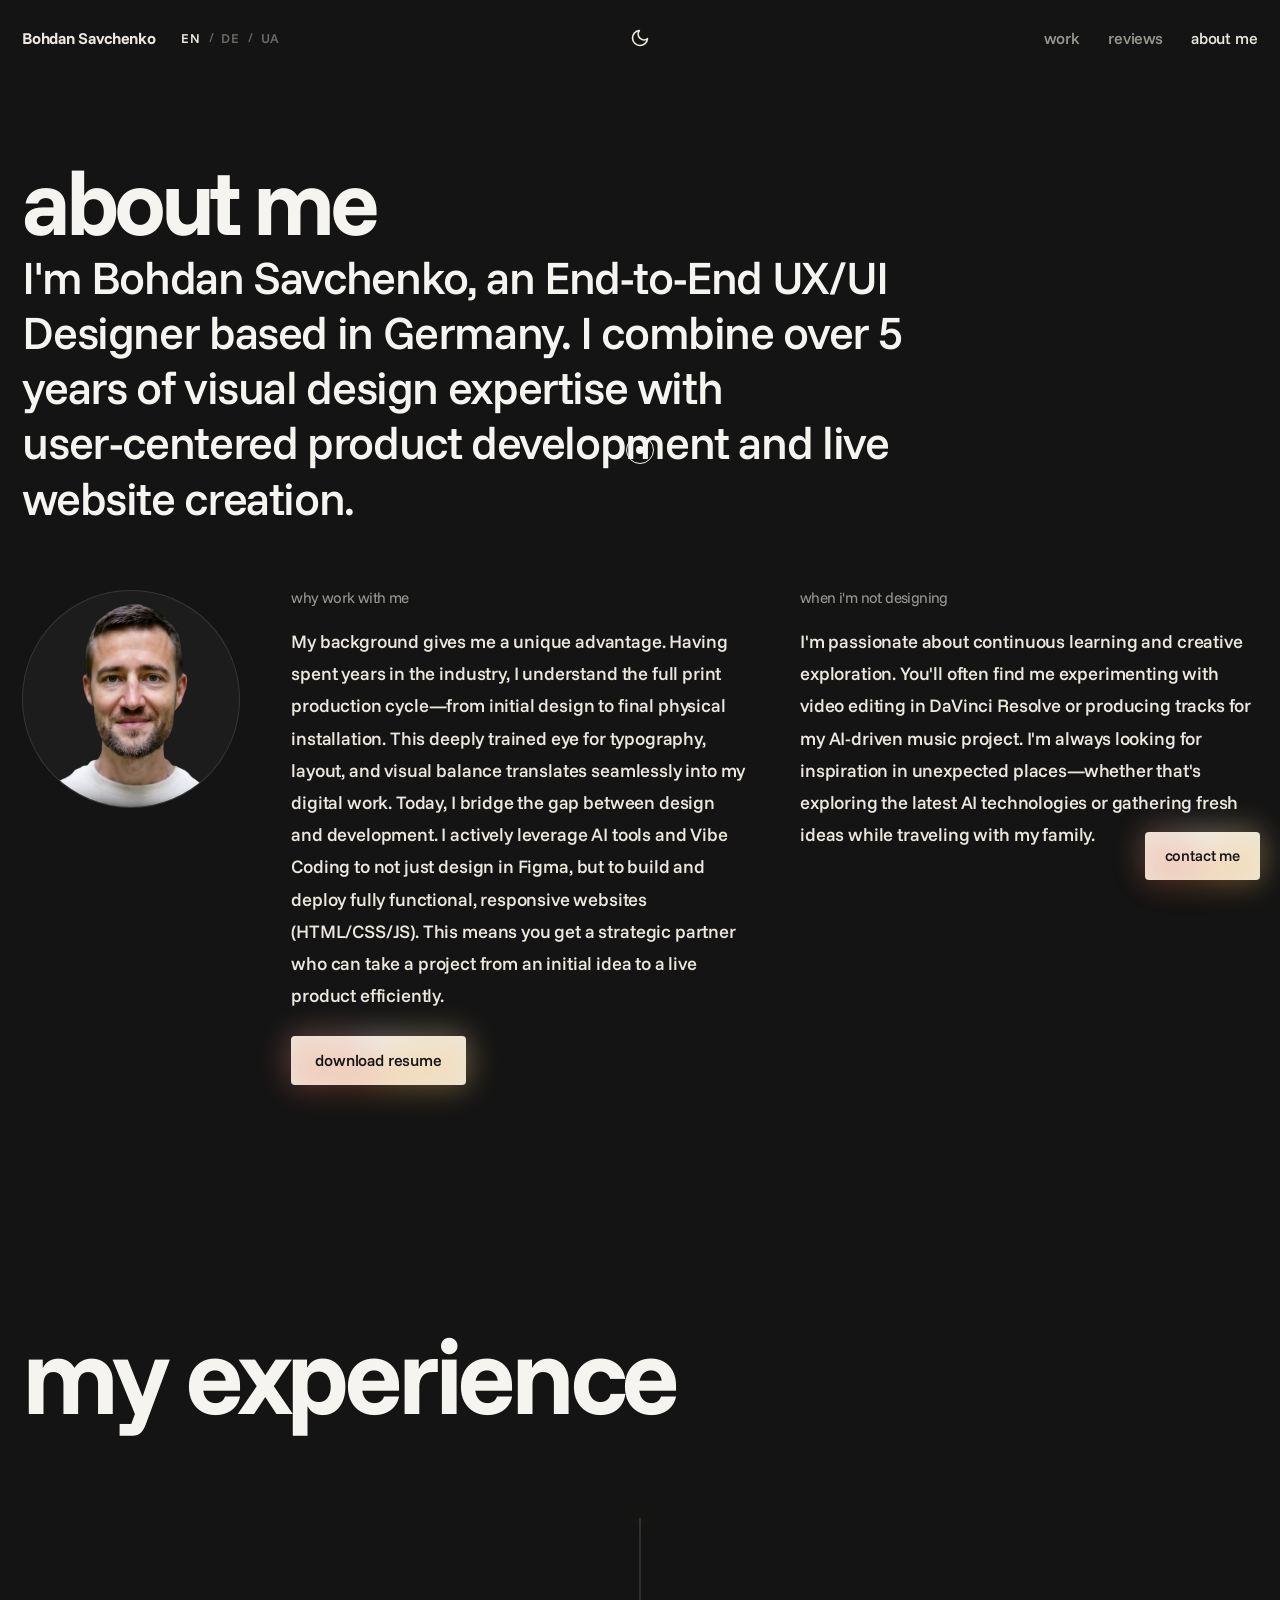
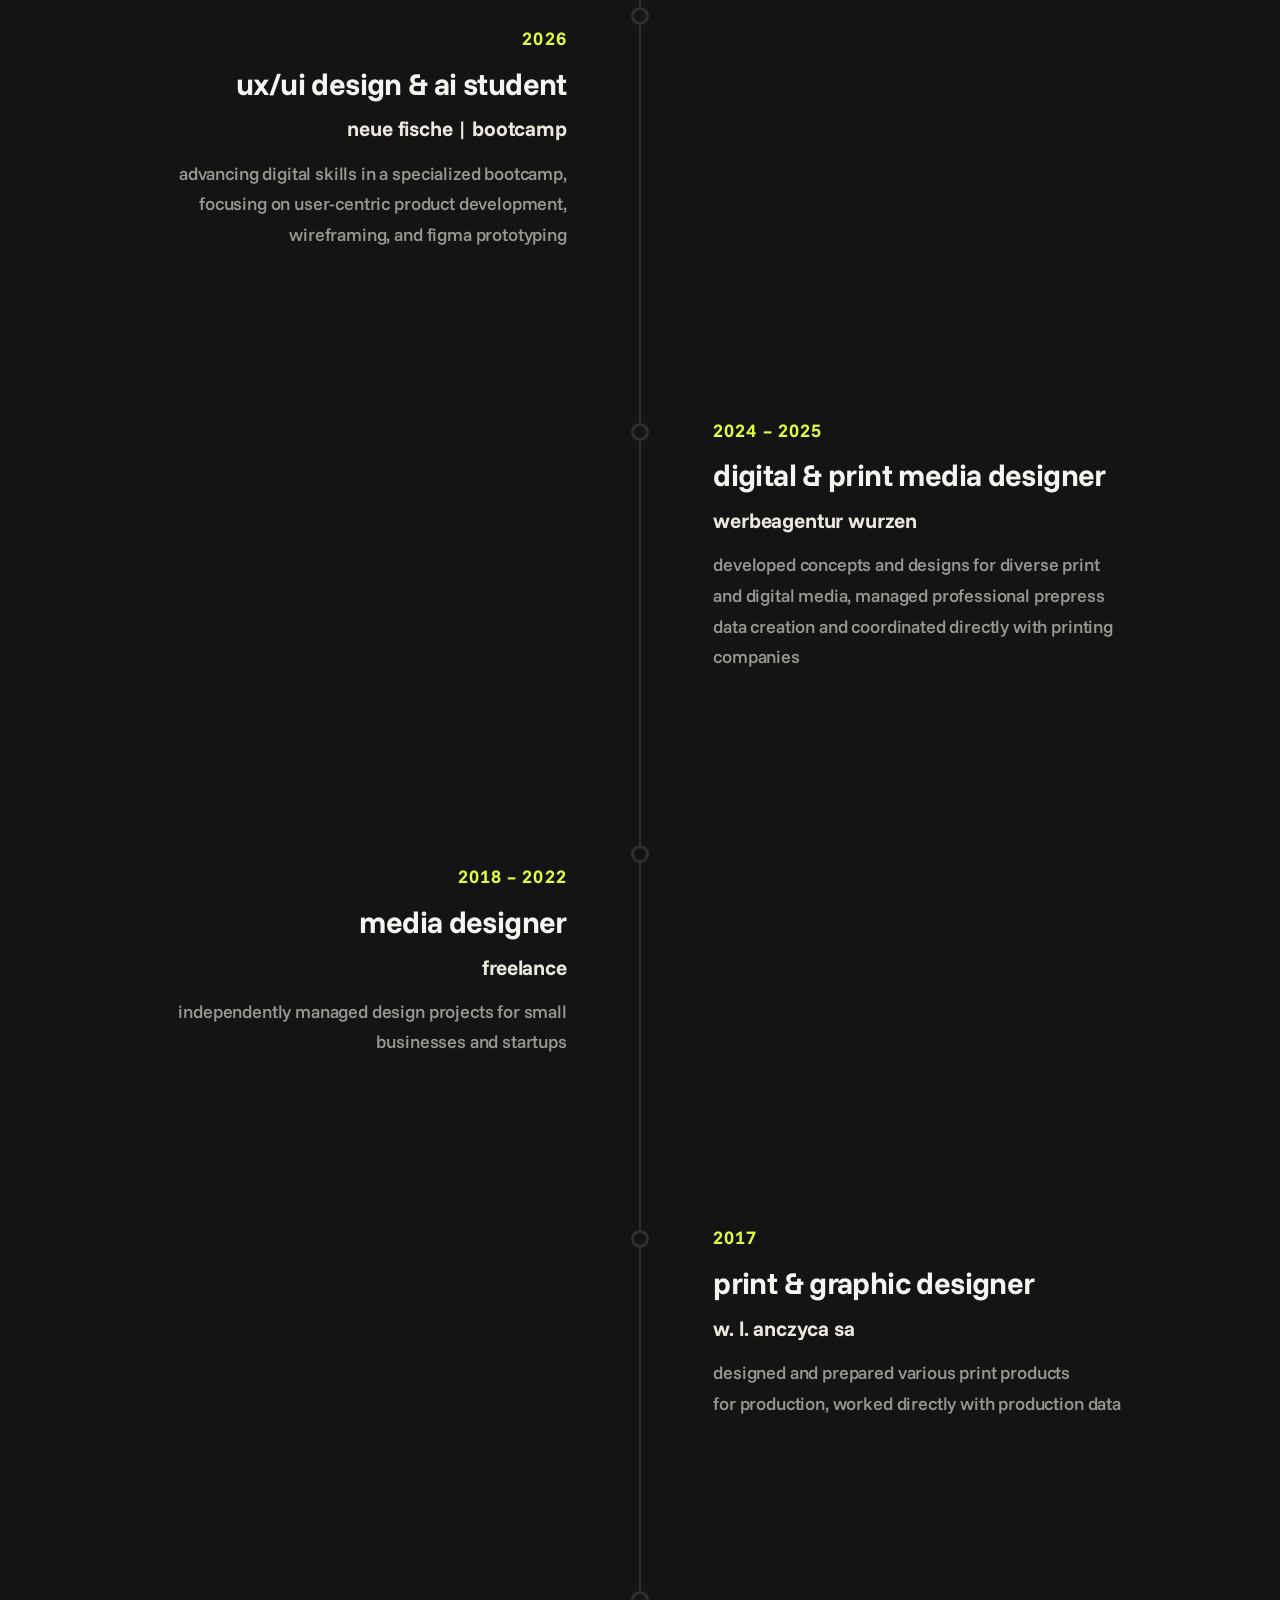
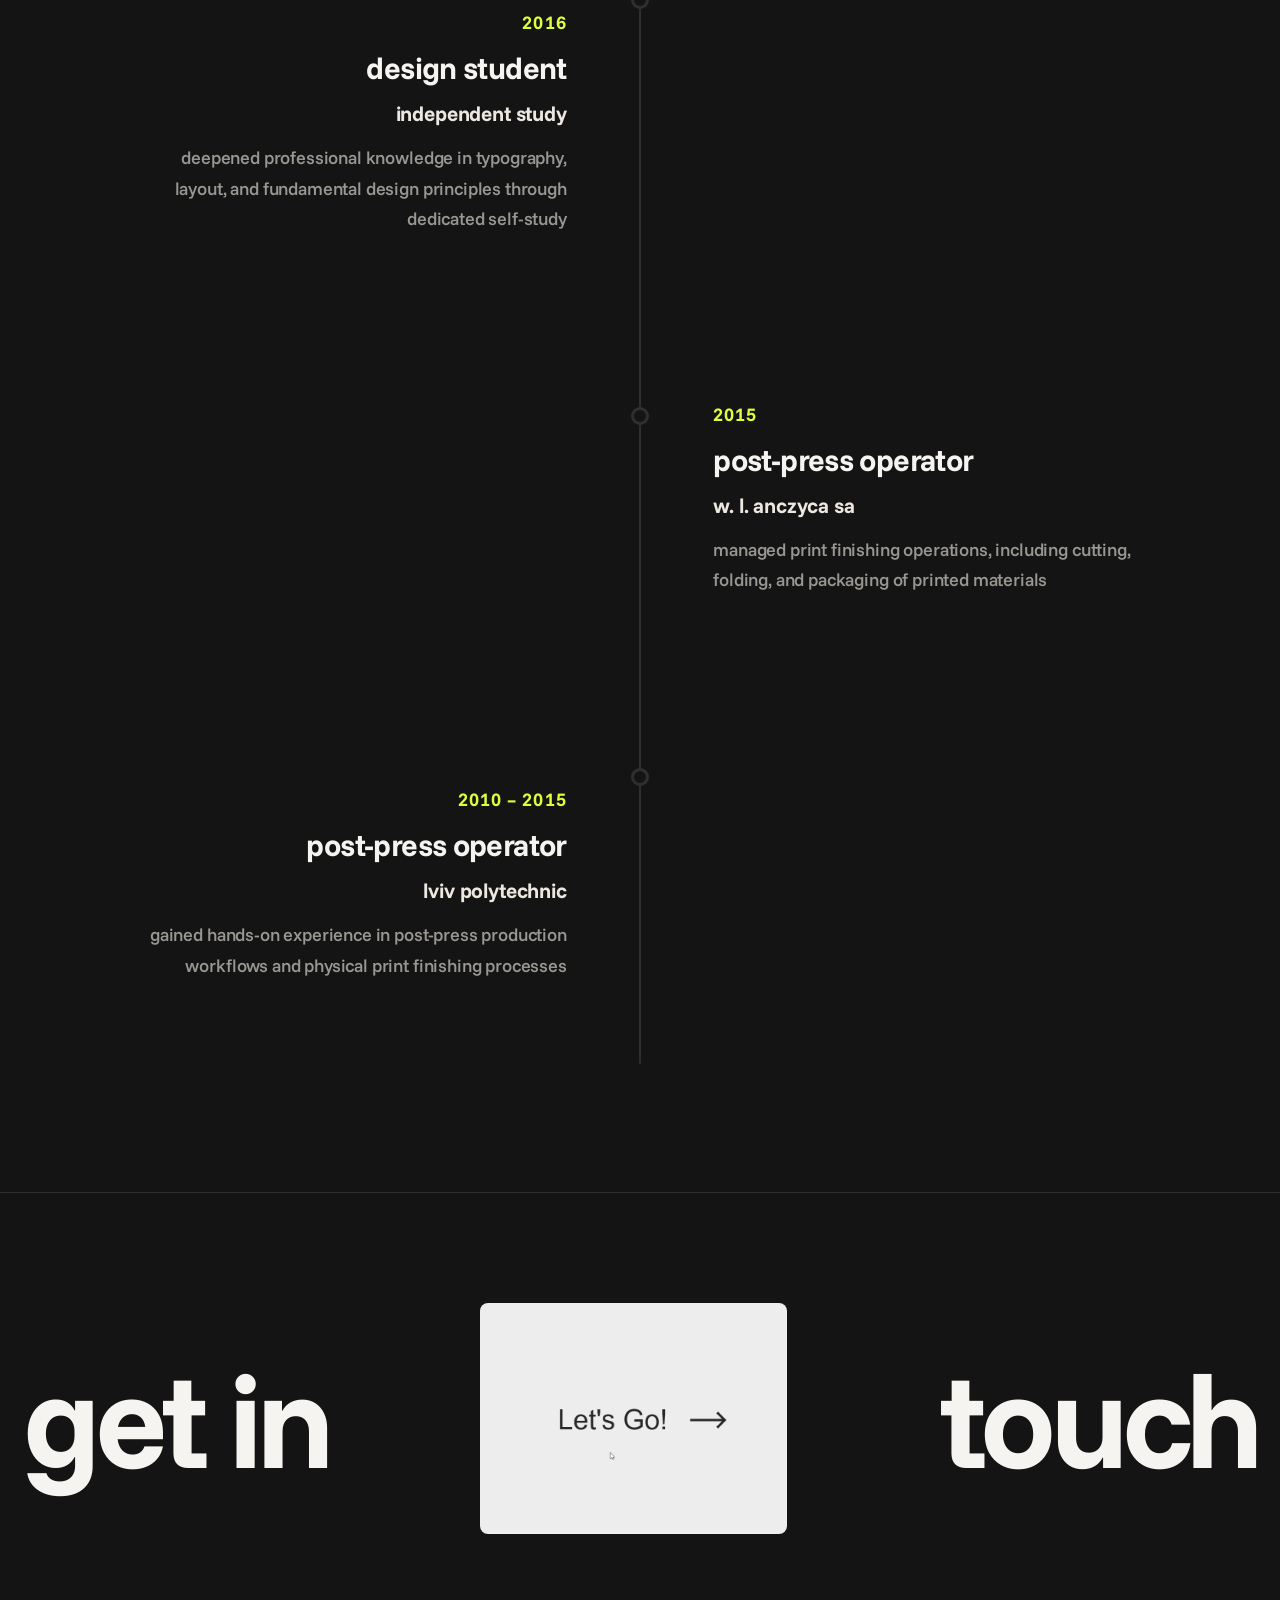
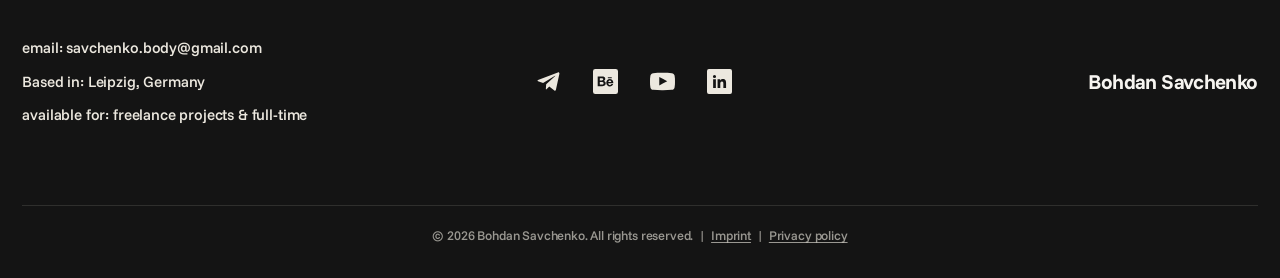
==== commit 3323d903: "Add SaveChain project, even column spacing in car wrapping Co-Authored-By: Claude Sonnet 5.5 <norepl" ====
--- a/about/index.html
+++ b/about/index.html
@@ -10,7 +10,7 @@
   <link rel="apple-touch-icon" href="/favicon.svg" />
 
   <!-- Fonts: Funnel Sans, self-hosted in /fonts (no Google Fonts request) -->
-  <link rel="stylesheet" href="/styles.css?v=20261024-savechain11" />
+  <link rel="stylesheet" href="/styles.css?v=20261024-savechain12" />
 </head>
 <body>
   <!-- ============ HEADER ============ -->
@@ -137,8 +137,8 @@
   <!-- floating contact button -->
   <a class="contact-fab" href="mailto:savchenko.body@gmail.com" data-i18n="footer.fab">contact me</a>
 
-  <script src="/data.js?v=20261024-savechain11"></script>
-  <script src="/data-uk.js?v=20261024-savechain11"></script>
-  <script src="/app.js?v=20261024-savechain11"></script>
+  <script src="/data.js?v=20261024-savechain12"></script>
+  <script src="/data-uk.js?v=20261024-savechain12"></script>
+  <script src="/app.js?v=20261024-savechain12"></script>
 </body>
 </html>
--- a/styles.css
+++ b/styles.css
@@ -1909,6 +1909,16 @@
   }
 }
 
+/* SaveChain on mobile: one even rhythm between every card, whether it sits in the
+   same row or in the next block (same 16px the vehicle-wrap case study uses). */
+@media (max-width: 767px) {
+  #caseStudy[data-project="savechain"] + #csGallery,
+  #caseStudy[data-project="savechain"] + #csGallery .dawdle-img-row,
+  #caseStudy[data-project="savechain"] + #csGallery .dawdle-video-row {
+    gap: 16px;
+  }
+}
+
 .cs-video-full.has-loop-controls { position: relative; }
 
 /* Before/after comparison: images keep the same scale and original framing. */
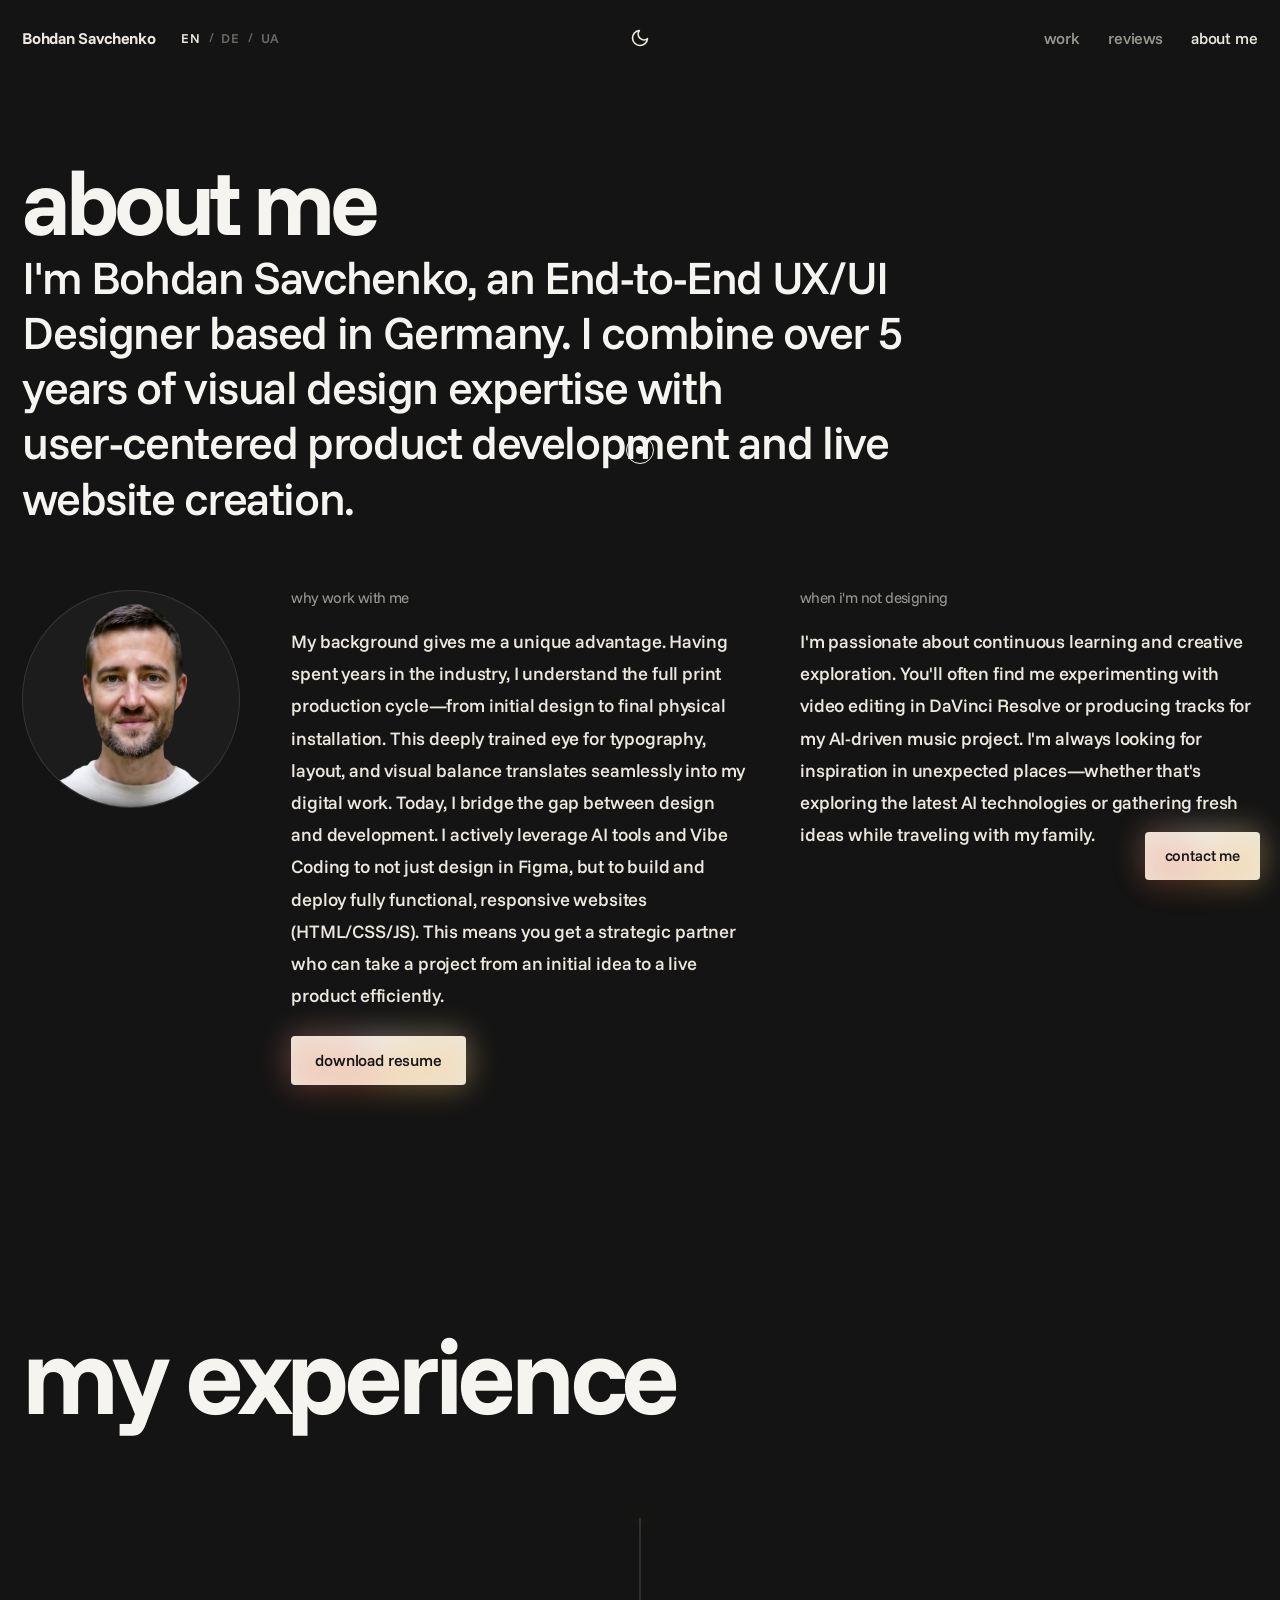
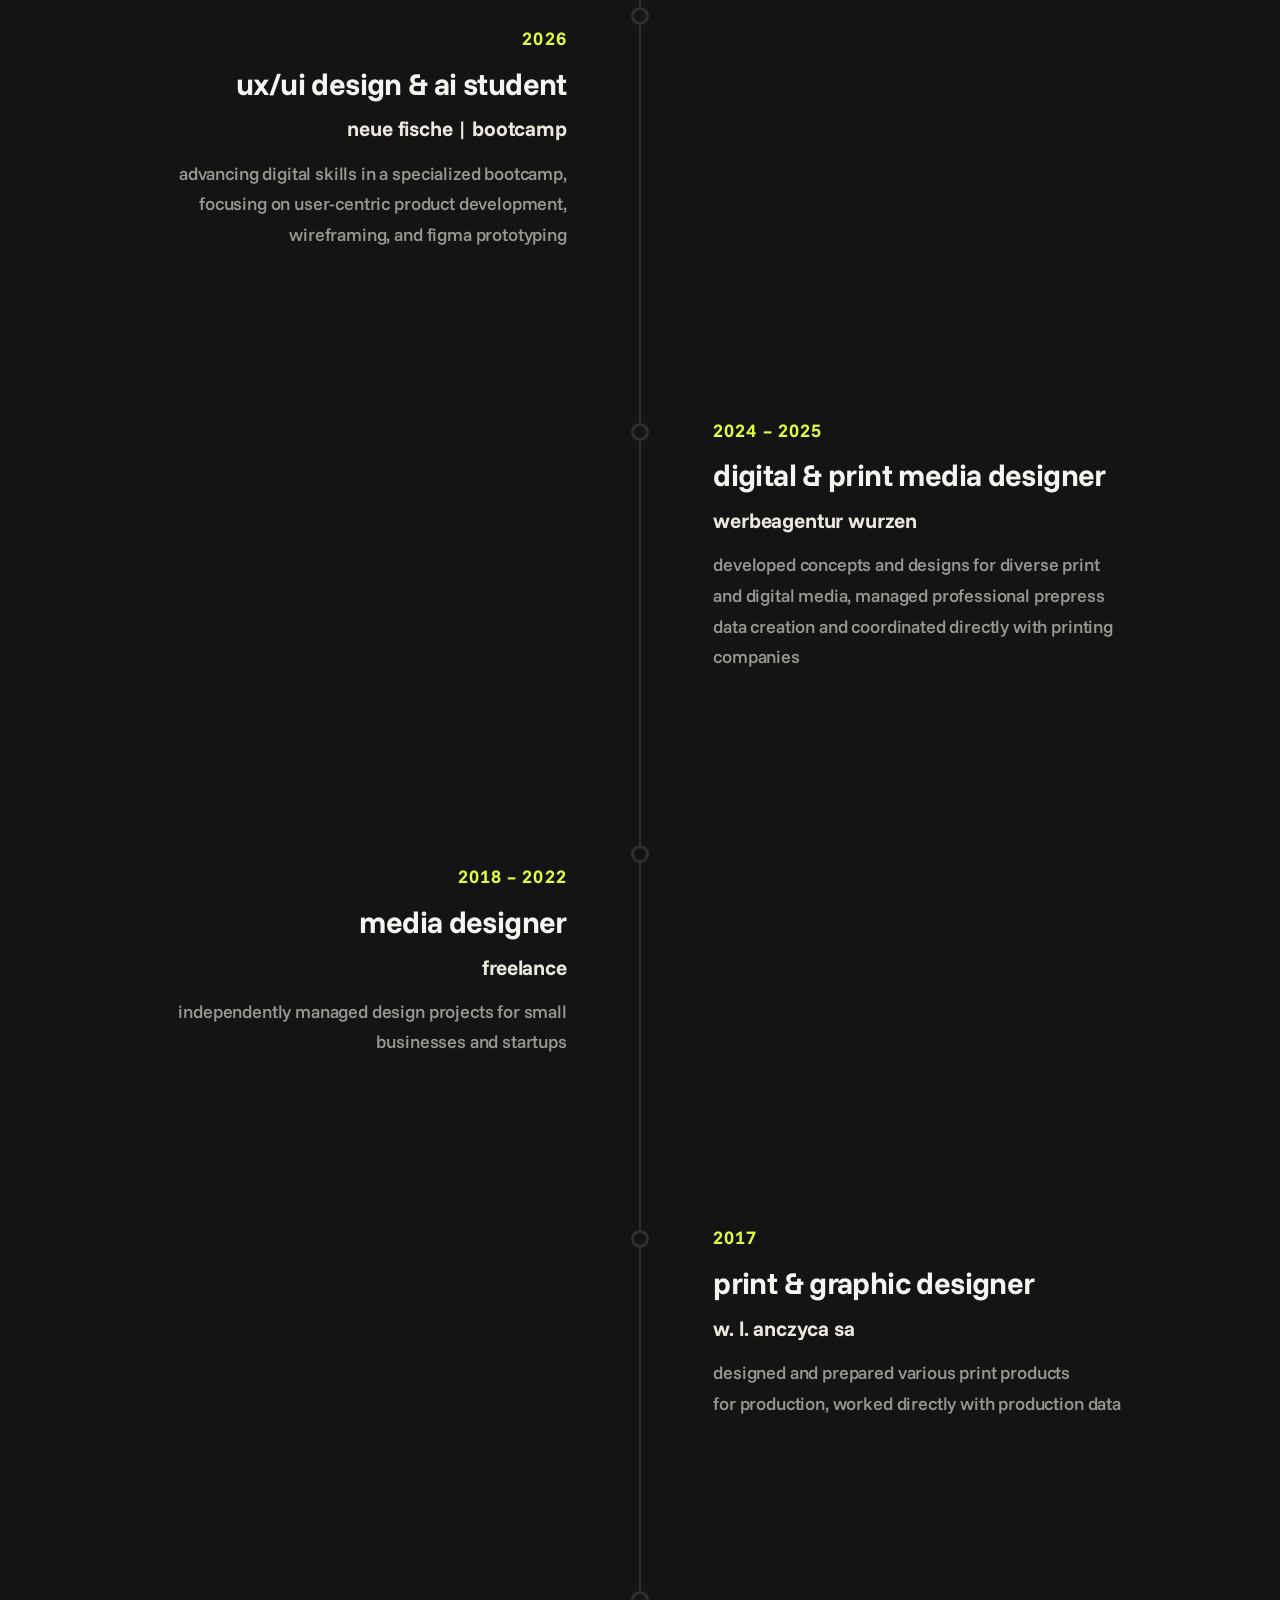
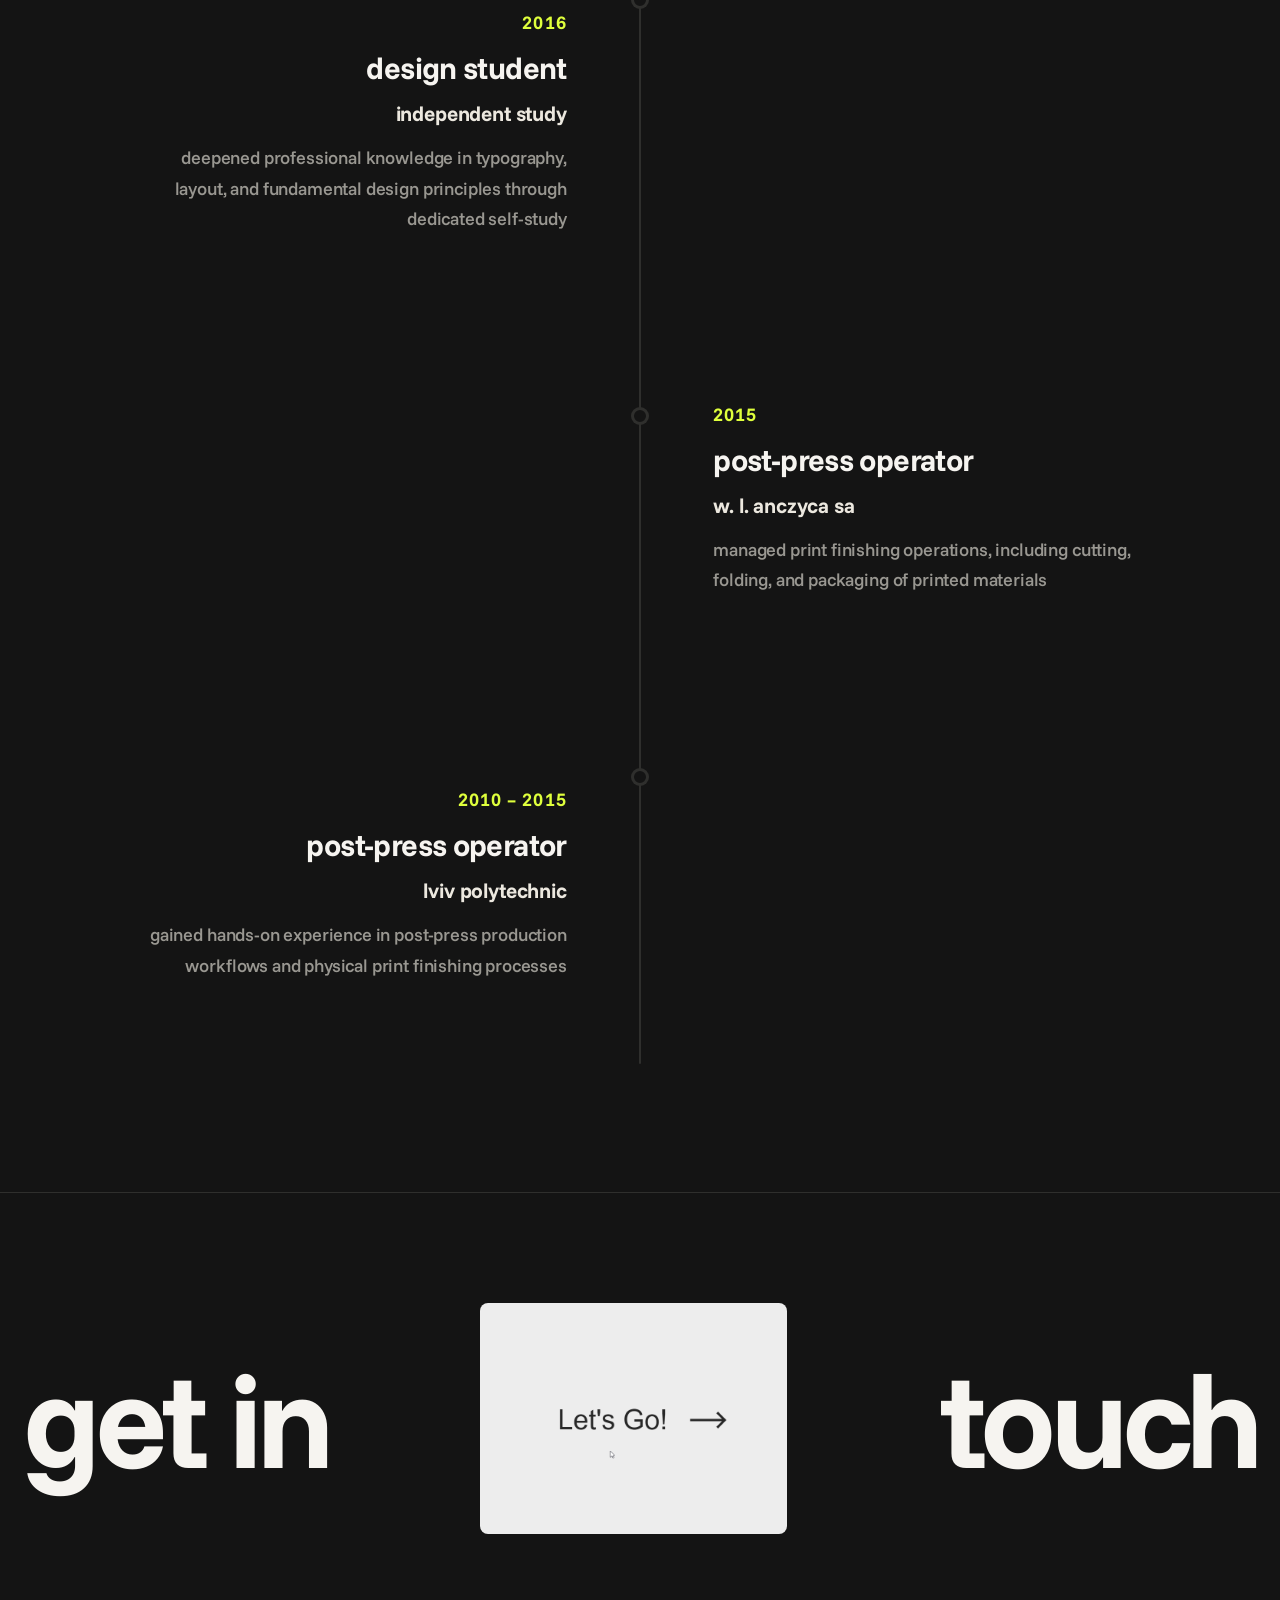
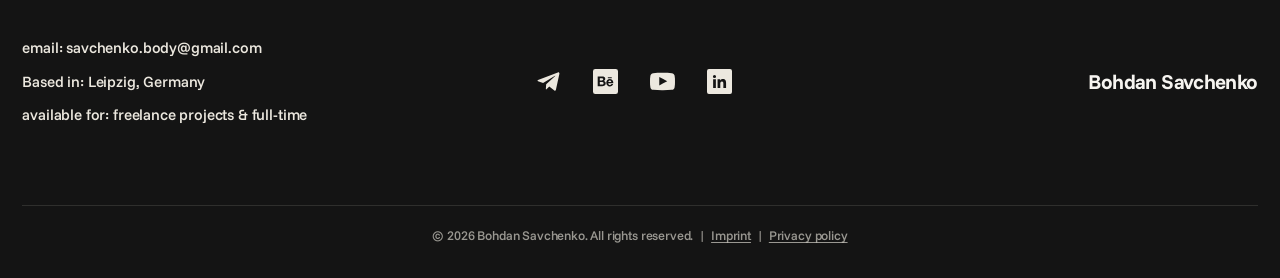
==== commit 31337781: "Add SaveChain project, even column spacing in car wrapping Co-Authored-By: Claude Sonnet 5.5 <norepl" ====
--- a/about/index.html
+++ b/about/index.html
@@ -10,7 +10,7 @@
   <link rel="apple-touch-icon" href="/favicon.svg" />
 
   <!-- Fonts: Funnel Sans, self-hosted in /fonts (no Google Fonts request) -->
-  <link rel="stylesheet" href="/styles.css?v=20261024-savechain12" />
+  <link rel="stylesheet" href="/styles.css?v=20261024-savechain13" />
 </head>
 <body>
   <!-- ============ HEADER ============ -->
@@ -137,8 +137,8 @@
   <!-- floating contact button -->
   <a class="contact-fab" href="mailto:savchenko.body@gmail.com" data-i18n="footer.fab">contact me</a>
 
-  <script src="/data.js?v=20261024-savechain12"></script>
-  <script src="/data-uk.js?v=20261024-savechain12"></script>
-  <script src="/app.js?v=20261024-savechain12"></script>
+  <script src="/data.js?v=20261024-savechain13"></script>
+  <script src="/data-uk.js?v=20261024-savechain13"></script>
+  <script src="/app.js?v=20261024-savechain13"></script>
 </body>
 </html>
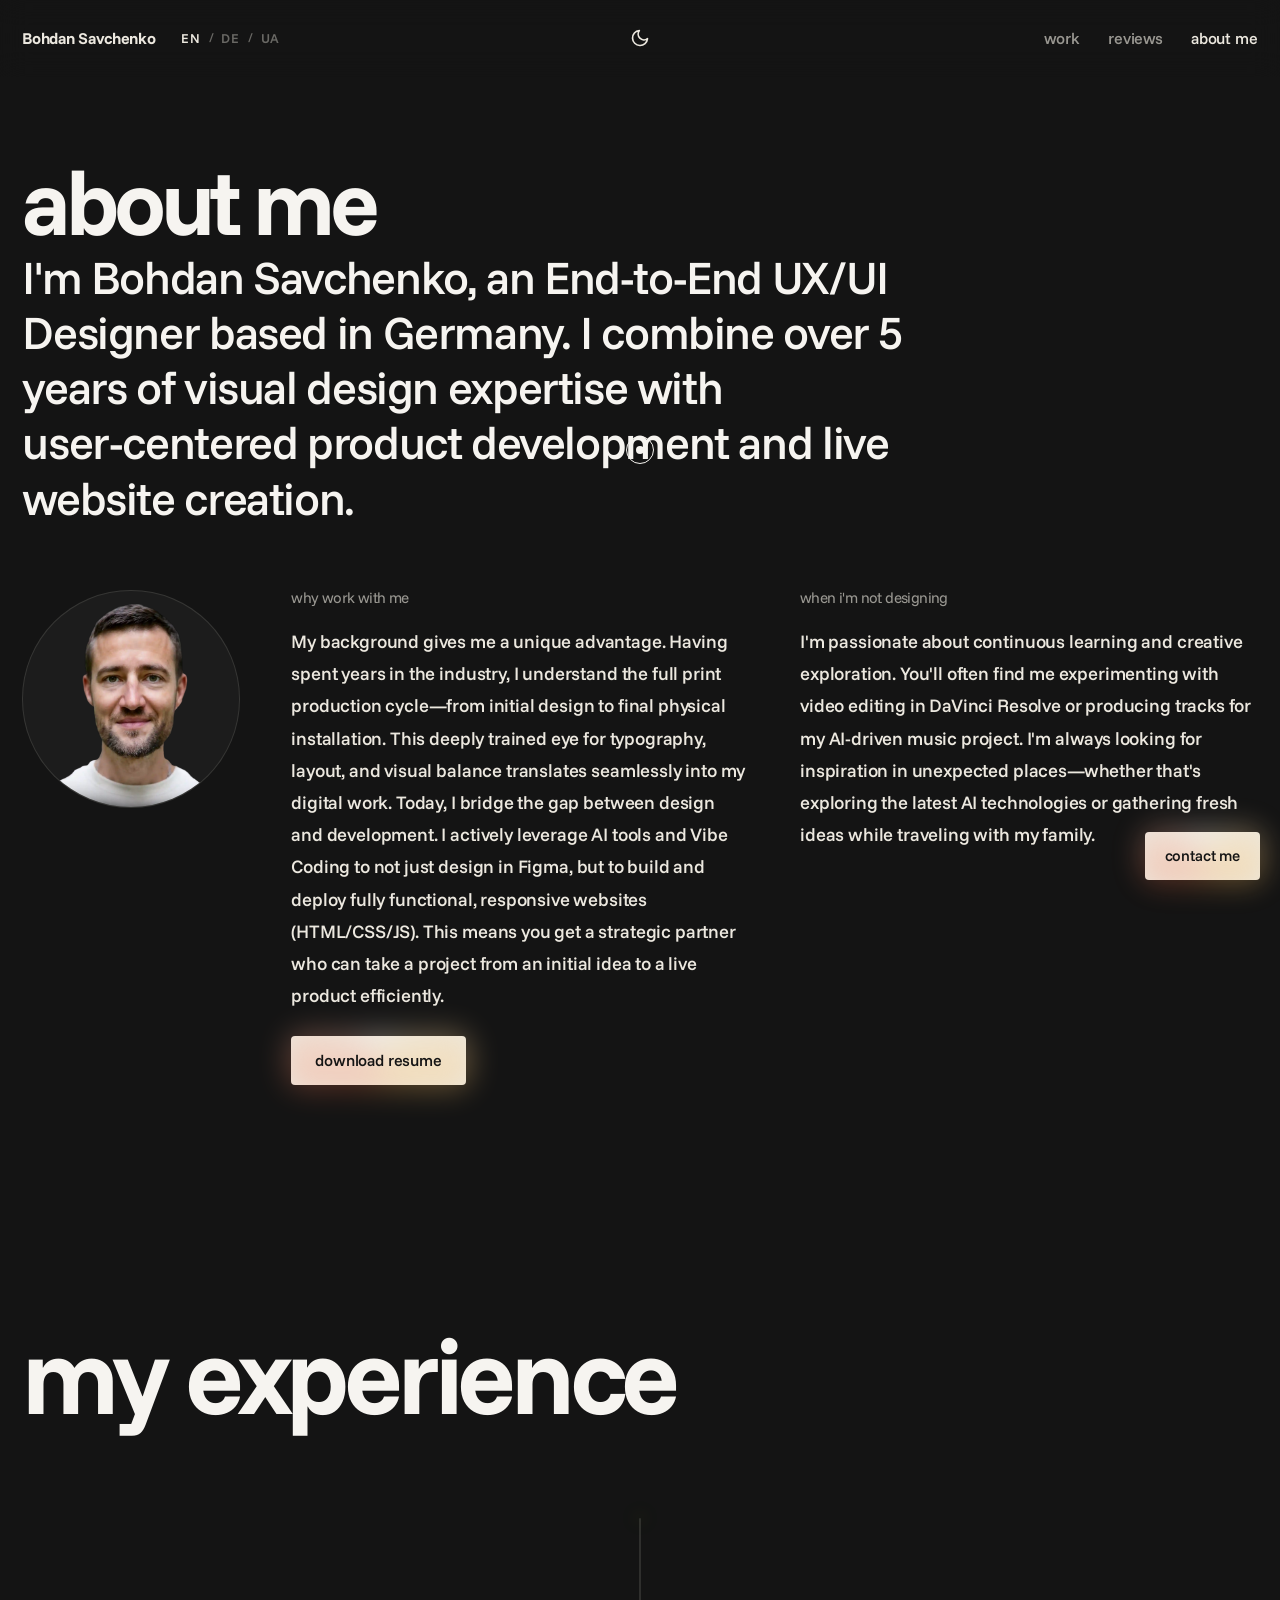
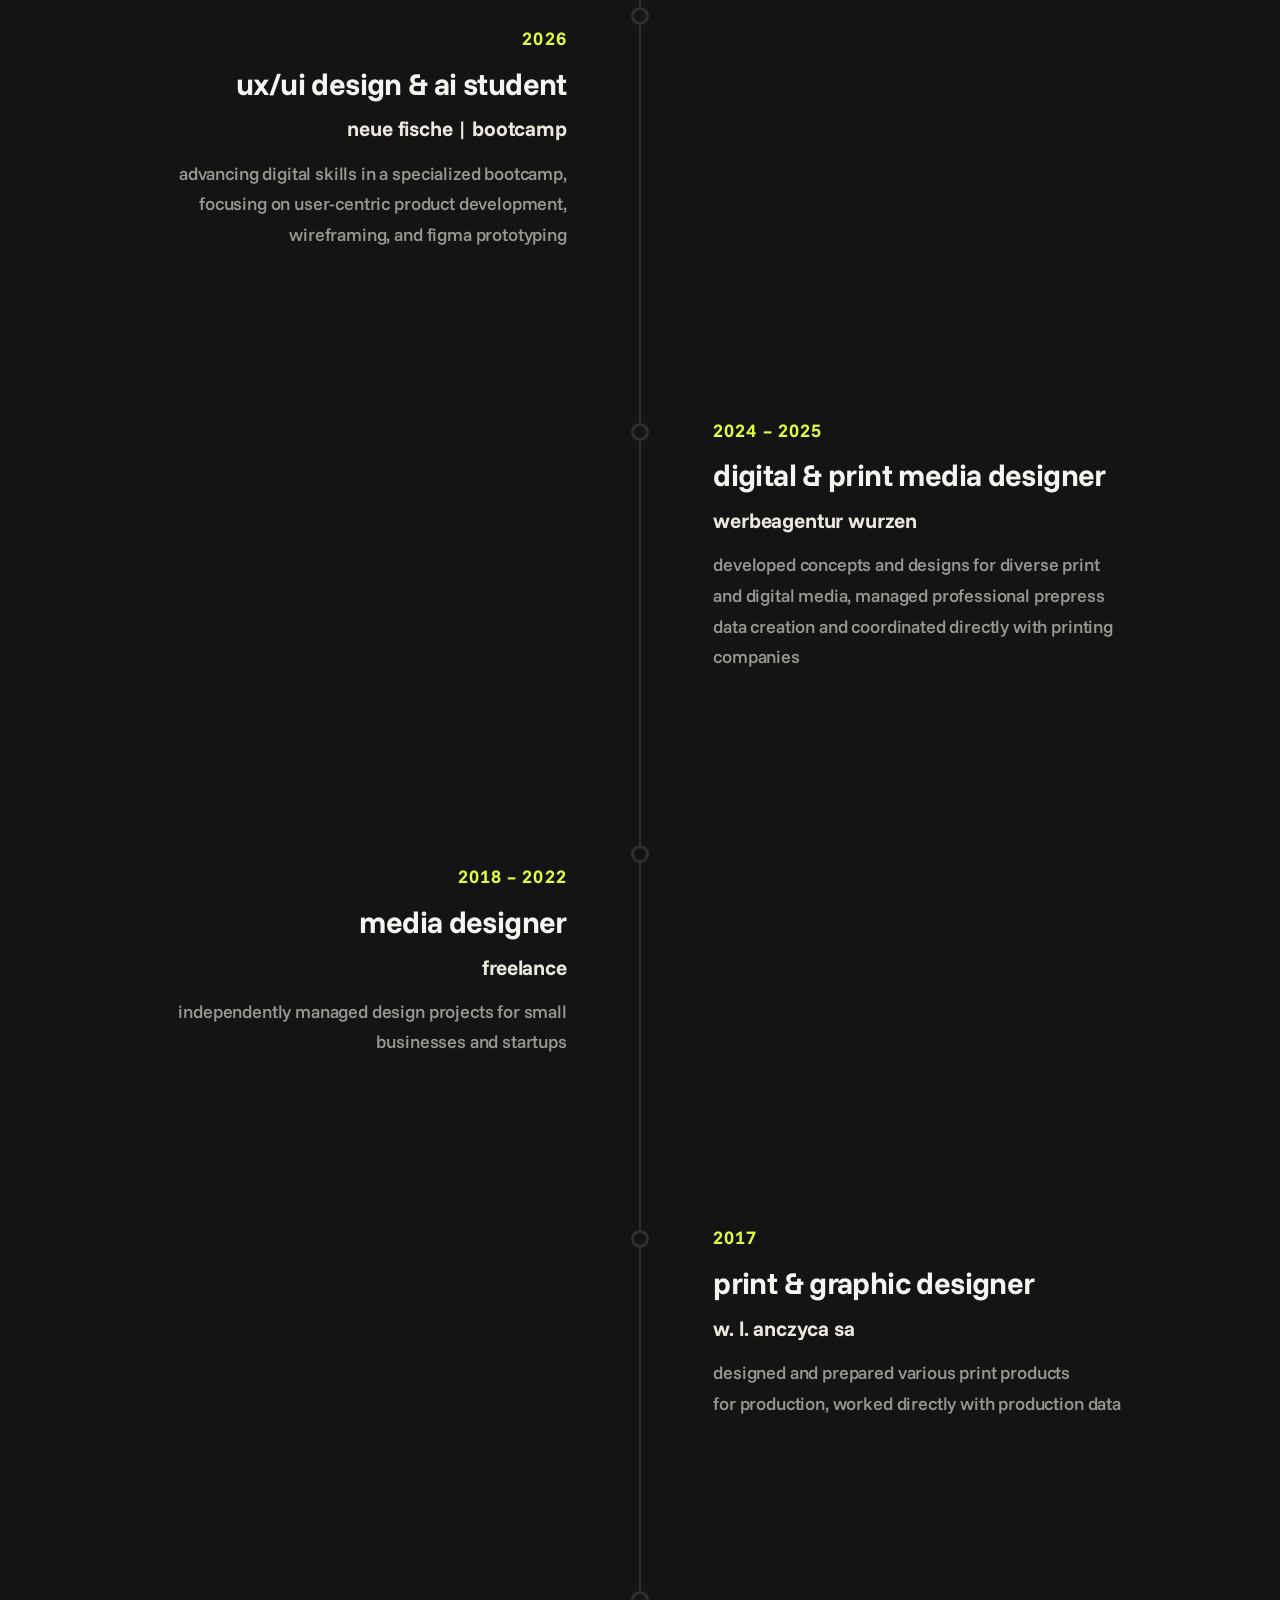
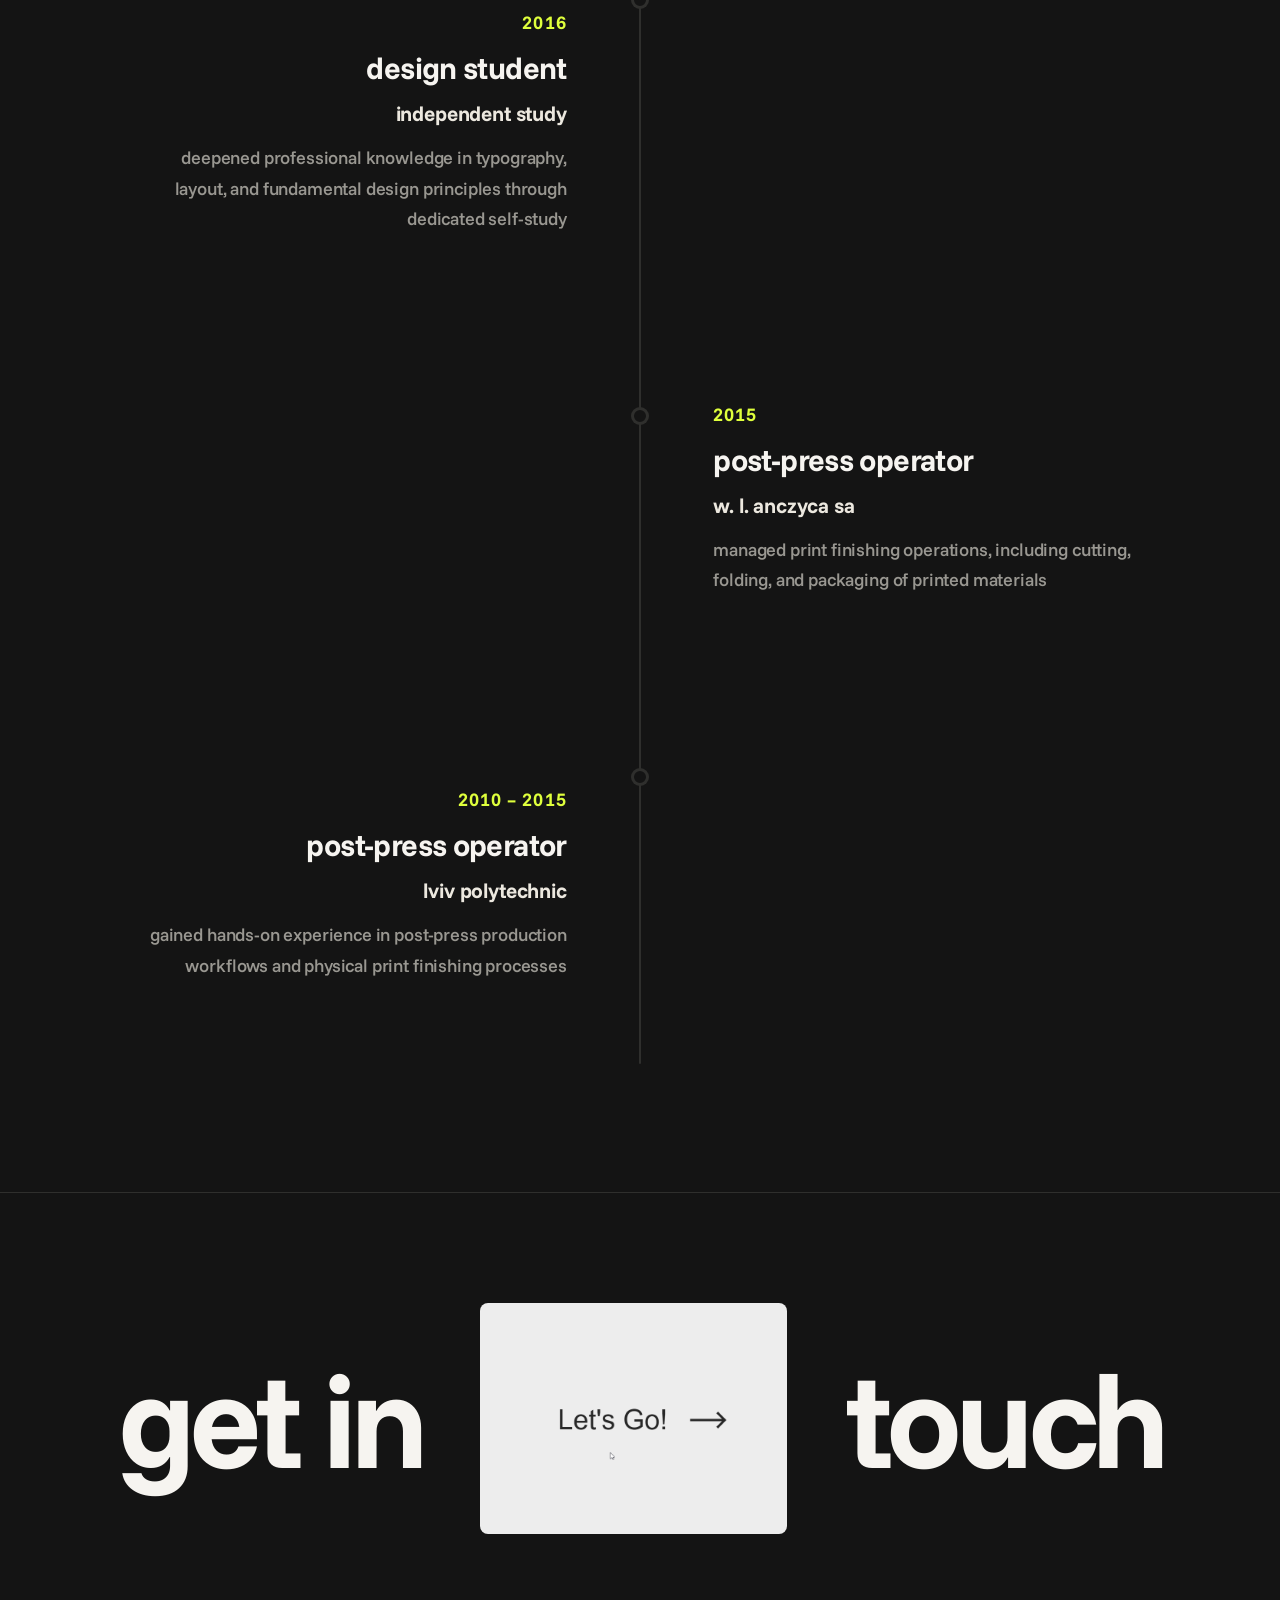
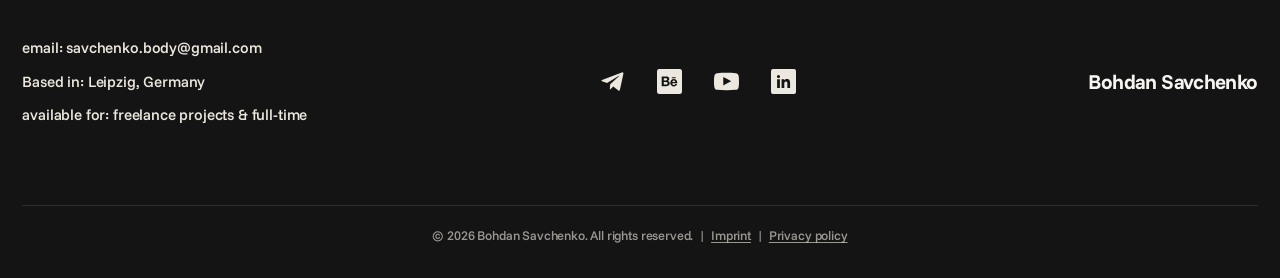
==== commit 87e924aa: "Add SaveChain project, tighter footer CTA Co-Authored-By: Claude Opus 5.5 <noreply@anthropic.com>" ====
--- a/about/index.html
+++ b/about/index.html
@@ -10,7 +10,7 @@
   <link rel="apple-touch-icon" href="/favicon.svg" />
 
   <!-- Fonts: Funnel Sans, self-hosted in /fonts (no Google Fonts request) -->
-  <link rel="stylesheet" href="/styles.css?v=20261024-savechain13" />
+  <link rel="stylesheet" href="/styles.css?v=20261024-savechain16" />
 </head>
 <body>
   <!-- ============ HEADER ============ -->
@@ -137,8 +137,8 @@
   <!-- floating contact button -->
   <a class="contact-fab" href="mailto:savchenko.body@gmail.com" data-i18n="footer.fab">contact me</a>
 
-  <script src="/data.js?v=20261024-savechain13"></script>
-  <script src="/data-uk.js?v=20261024-savechain13"></script>
-  <script src="/app.js?v=20261024-savechain13"></script>
+  <script src="/data.js?v=20261024-savechain16"></script>
+  <script src="/data-uk.js?v=20261024-savechain16"></script>
+  <script src="/app.js?v=20261024-savechain16"></script>
 </body>
 </html>
--- a/styles.css
+++ b/styles.css
@@ -1430,8 +1430,8 @@
 .footer-top {
   display: flex;
   align-items: center;
-  justify-content: space-between;
-  gap: clamp(16px, 4vw, 56px);
+  justify-content: center;          /* words sit close to the button, not pushed to the edges */
+  gap: clamp(16px, 4.5vw, 88px);
 }
 .footer-word {
   font-weight: 700;
@@ -1869,13 +1869,15 @@
     column-gap: clamp(16px, 4vw, 56px);
   }
   .site-footer > * { grid-column: 1 / -1; }
-  .footer-top,
   .footer-mid {
     display: grid;
     grid-template-columns: subgrid;
     column-gap: inherit;
   }
-  .footer-go { justify-self: center; max-width: 100%; }
+  /* "get in [button] touch": the words hug the button instead of sitting in the
+     outer grid columns — the gap is set on .footer-top above */
+  .footer-top { justify-content: center; }
+  .footer-go { max-width: 100%; }
 }
 
 .hero-eyebrow .specialty-dot {
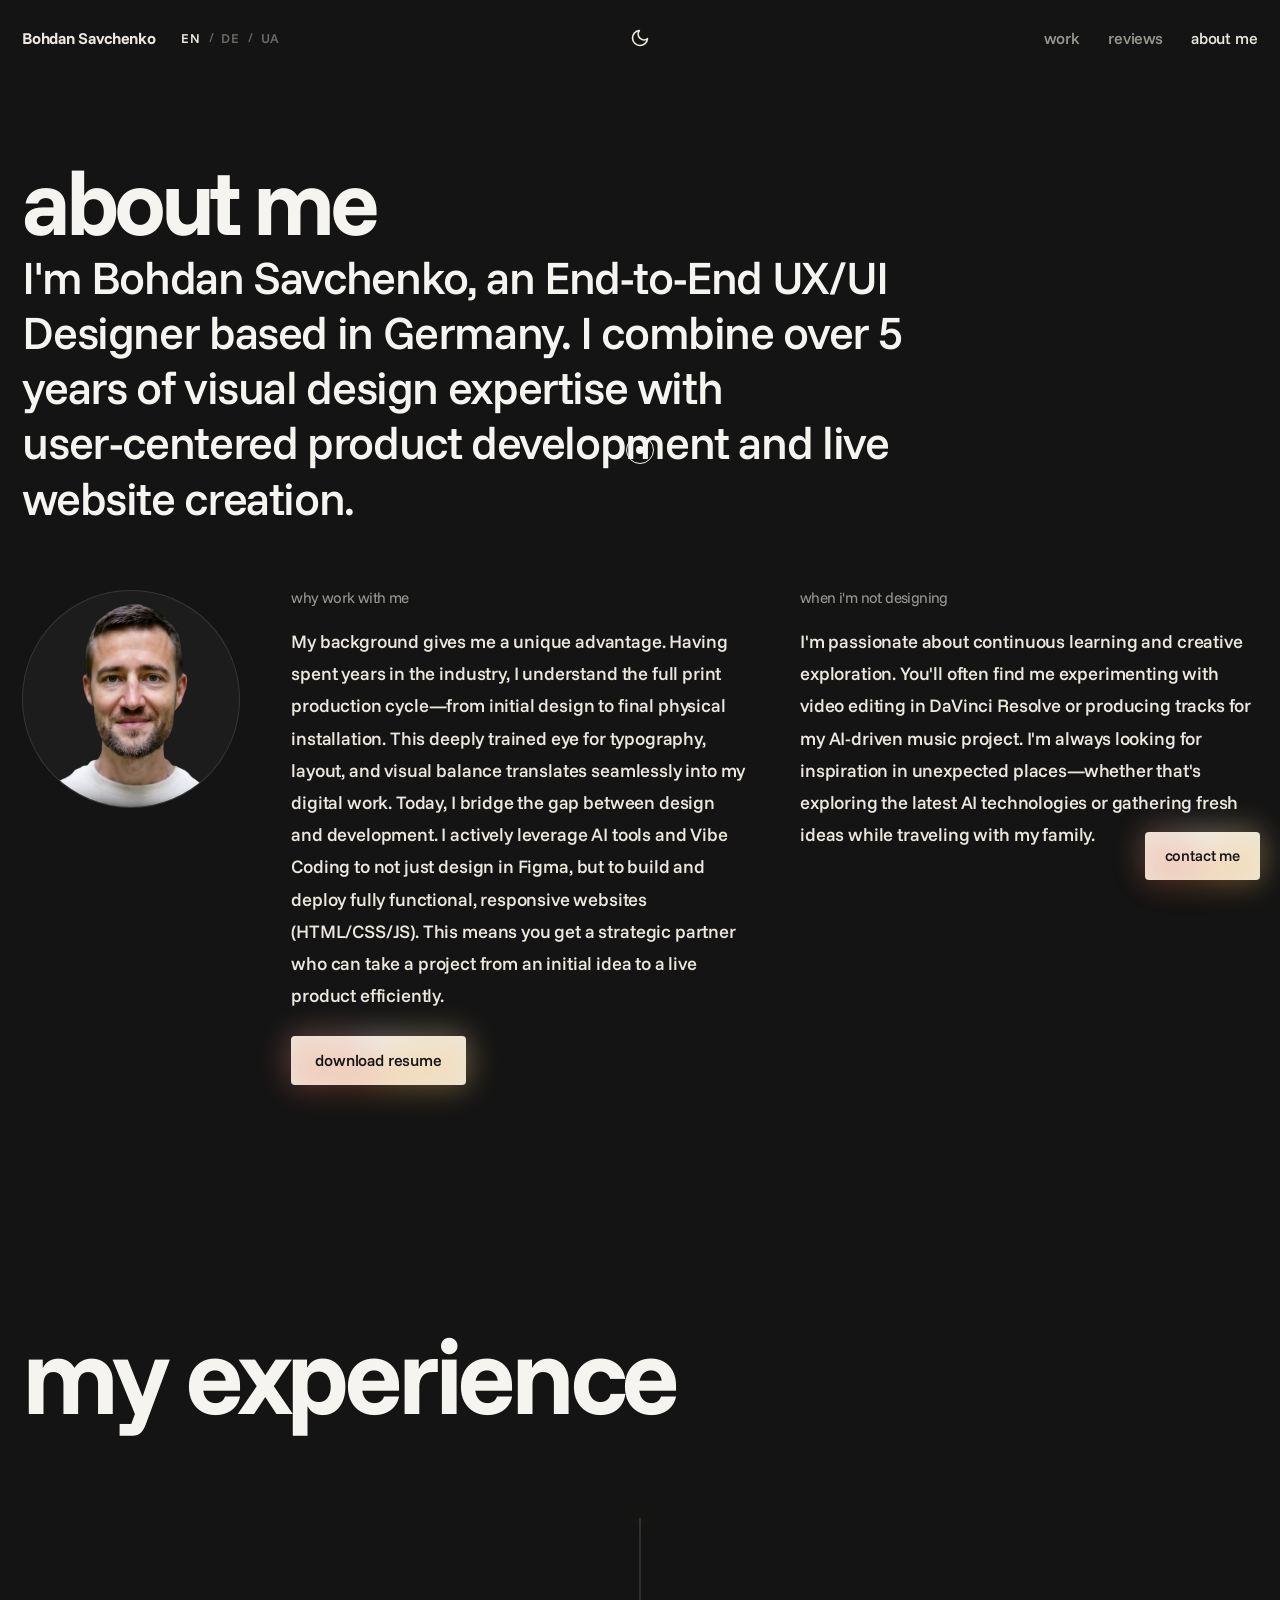
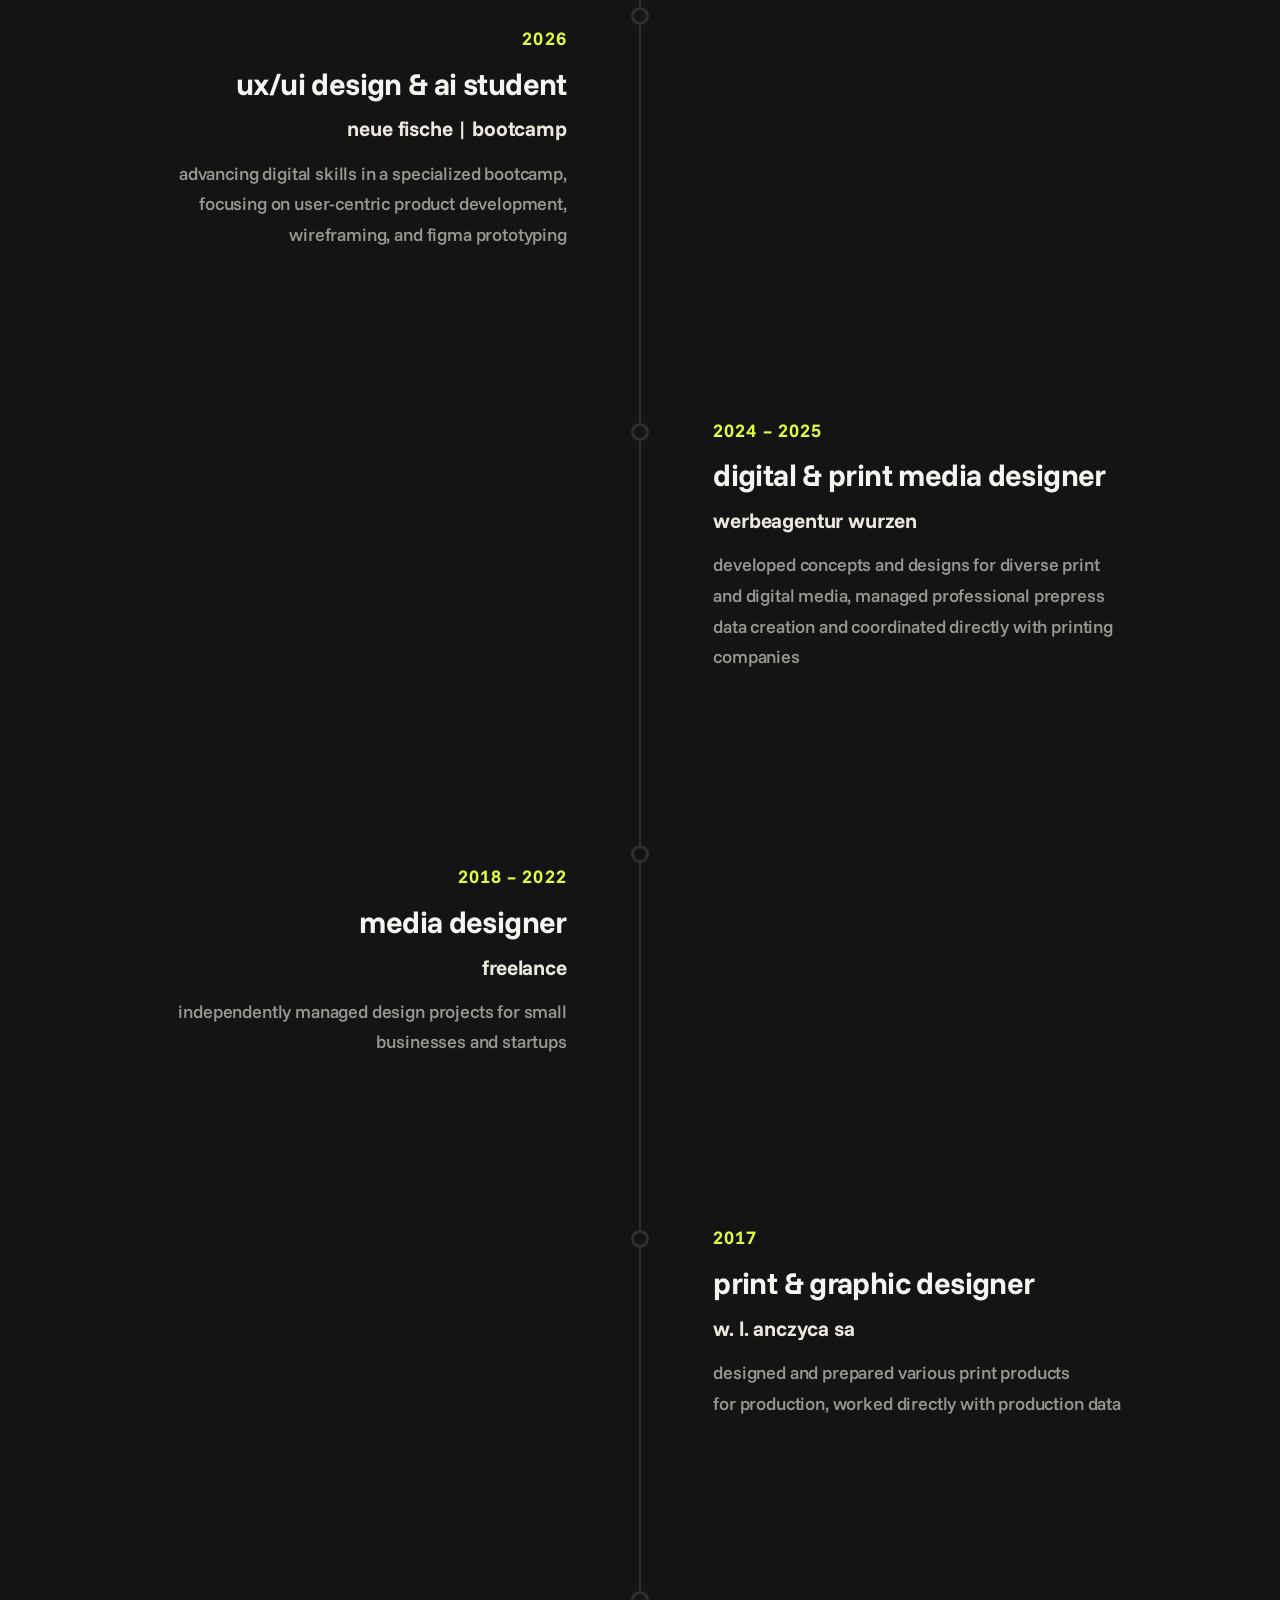
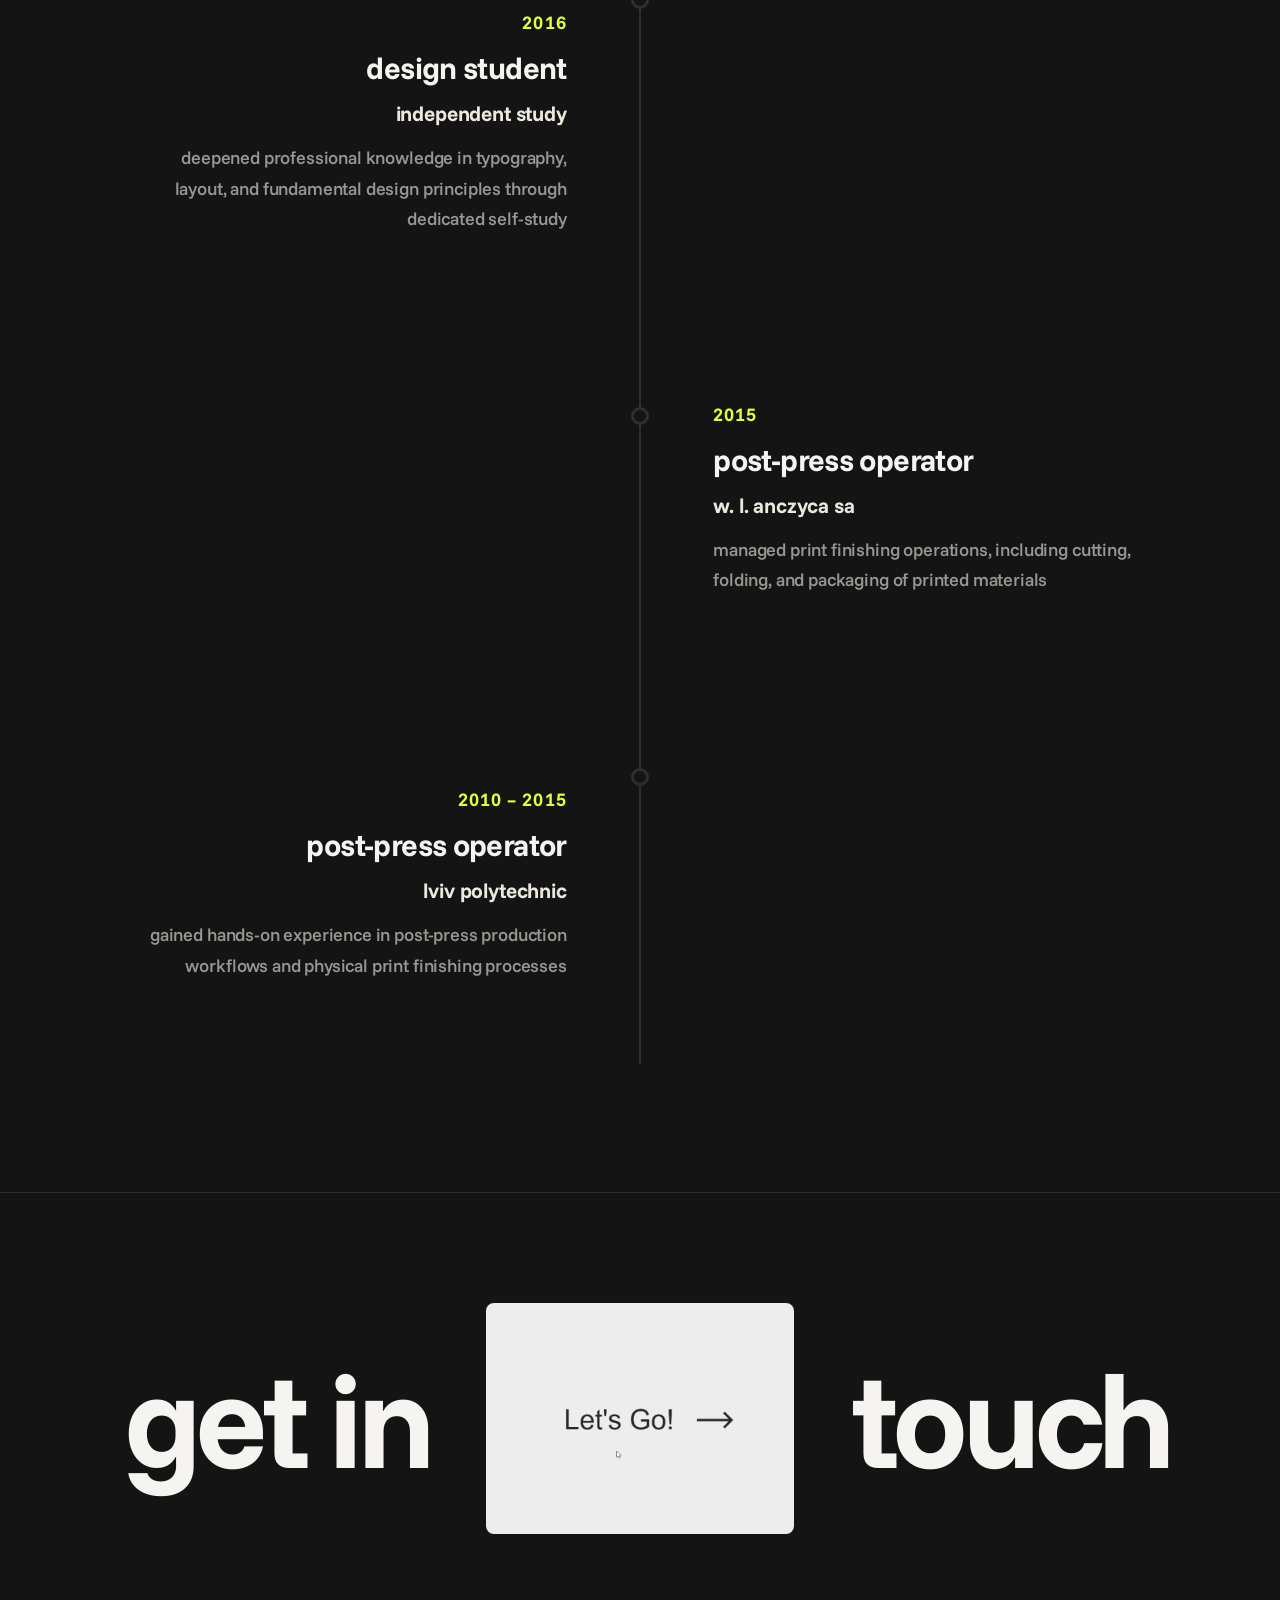
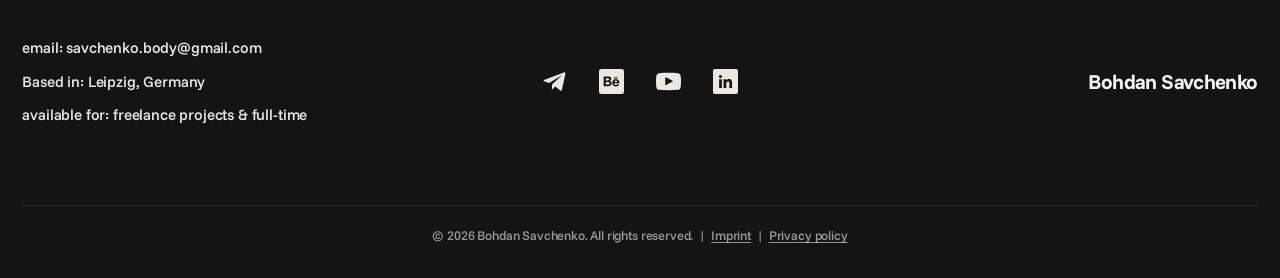
==== commit 531eff04: "Add SaveChain project, centred footer CTA and social icons Co-Authored-By: Claude Opus 5.5 <noreply@" ====
--- a/about/index.html
+++ b/about/index.html
@@ -10,7 +10,7 @@
   <link rel="apple-touch-icon" href="/favicon.svg" />
 
   <!-- Fonts: Funnel Sans, self-hosted in /fonts (no Google Fonts request) -->
-  <link rel="stylesheet" href="/styles.css?v=20261024-savechain16" />
+  <link rel="stylesheet" href="/styles.css?v=20261024-savechain17" />
 </head>
 <body>
   <!-- ============ HEADER ============ -->
@@ -137,8 +137,8 @@
   <!-- floating contact button -->
   <a class="contact-fab" href="mailto:savchenko.body@gmail.com" data-i18n="footer.fab">contact me</a>
 
-  <script src="/data.js?v=20261024-savechain16"></script>
-  <script src="/data-uk.js?v=20261024-savechain16"></script>
-  <script src="/app.js?v=20261024-savechain16"></script>
+  <script src="/data.js?v=20261024-savechain17"></script>
+  <script src="/data-uk.js?v=20261024-savechain17"></script>
+  <script src="/app.js?v=20261024-savechain17"></script>
 </body>
 </html>
--- a/styles.css
+++ b/styles.css
@@ -1861,22 +1861,20 @@
   .projects-carousel .lightbox-nav { display: none; }
 }
 
-/* All languages share one column grid for the CTA and social links. */
+/* Footer on desktop: both rows use the SAME symmetric 3-column grid
+   (1fr · auto · 1fr), so the button and the social icons share one vertical
+   centre line on every page and in every language. The side columns are equal,
+   so a long contact line (DE/EN) can no longer push the icons off-centre. */
 @media (min-width: 721px) {
-  .site-footer {
-    display: grid;
-    grid-template-columns: auto minmax(0, 1fr) auto;
-    column-gap: clamp(16px, 4vw, 56px);
-  }
-  .site-footer > * { grid-column: 1 / -1; }
+  .footer-top,
   .footer-mid {
     display: grid;
-    grid-template-columns: subgrid;
-    column-gap: inherit;
+    grid-template-columns: minmax(0, 1fr) auto minmax(0, 1fr);
   }
-  /* "get in [button] touch": the words hug the button instead of sitting in the
-     outer grid columns — the gap is set on .footer-top above */
-  .footer-top { justify-content: center; }
+  .footer-top { column-gap: clamp(16px, 4.5vw, 88px); }
+  /* the two words hug the button from each side */
+  .footer-top > .footer-word:first-child { justify-self: end; }
+  .footer-top > .footer-word:last-child { justify-self: start; }
   .footer-go { max-width: 100%; }
 }
 
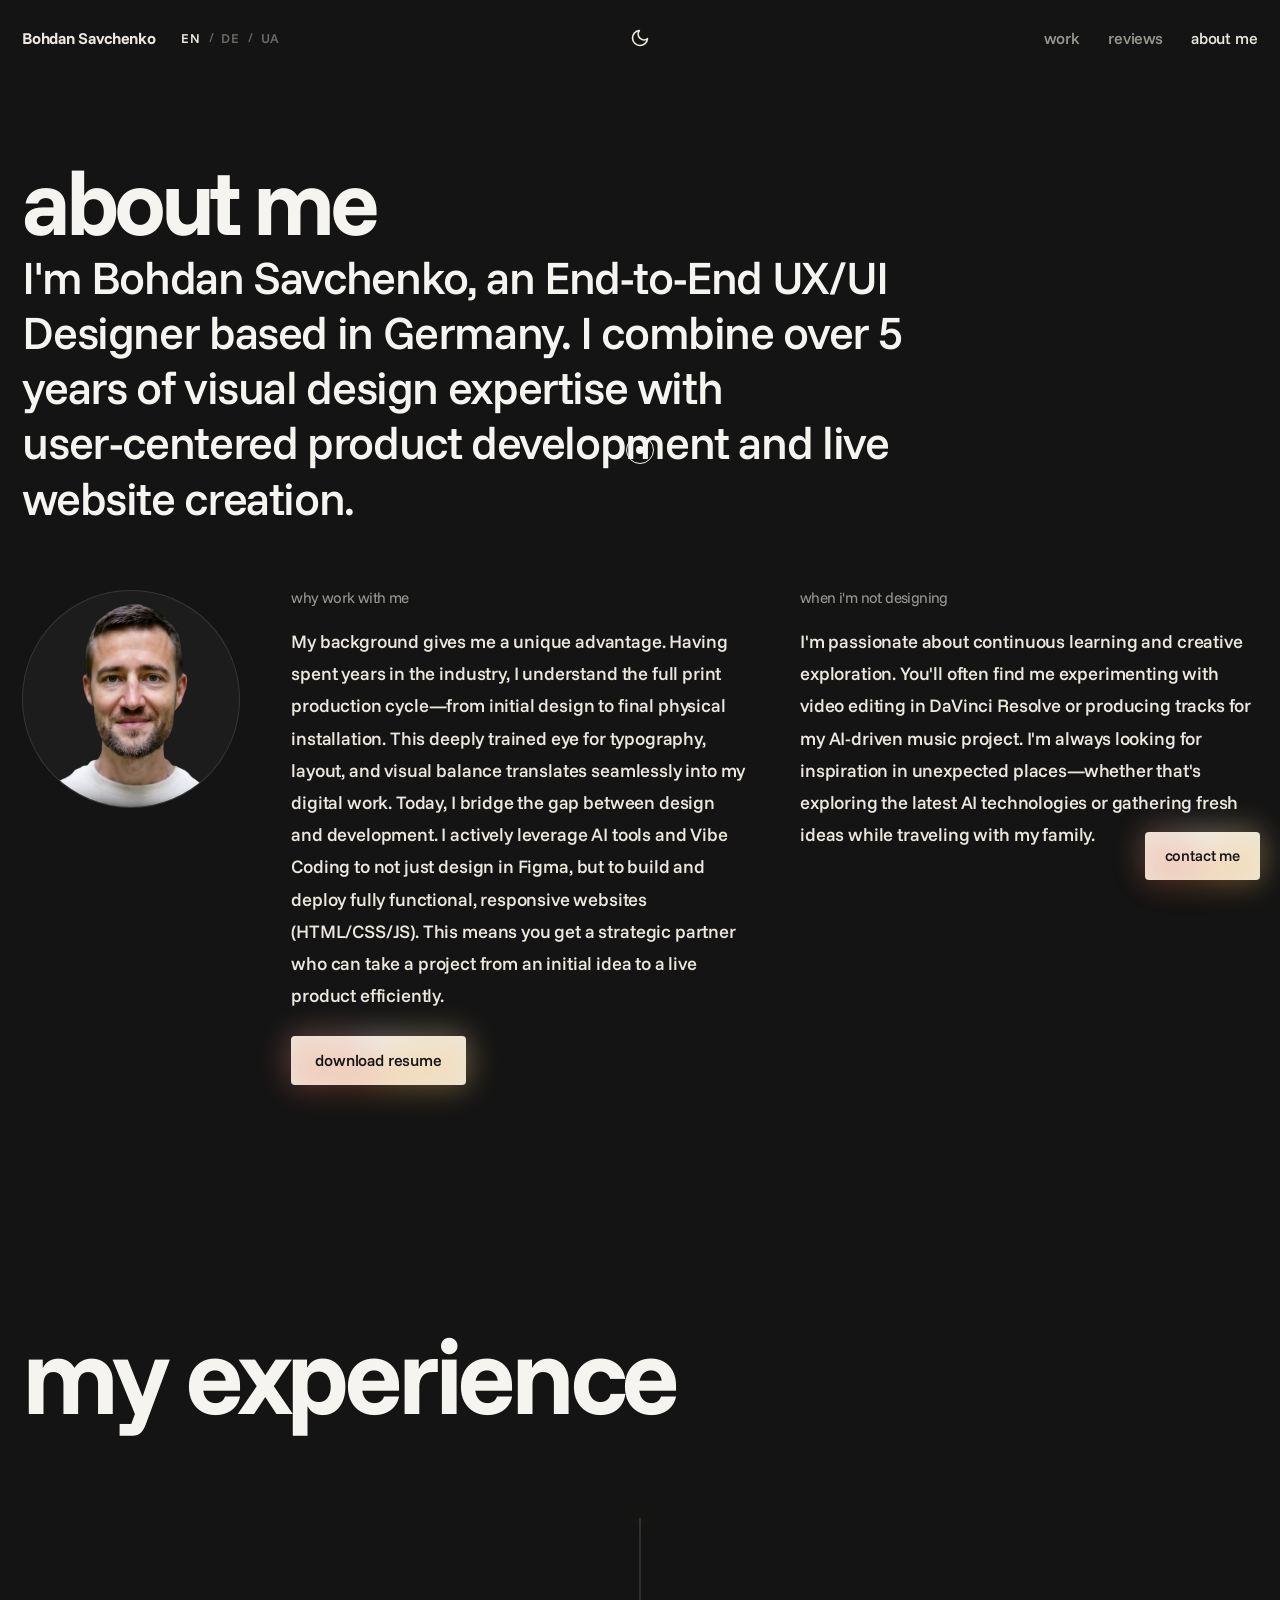
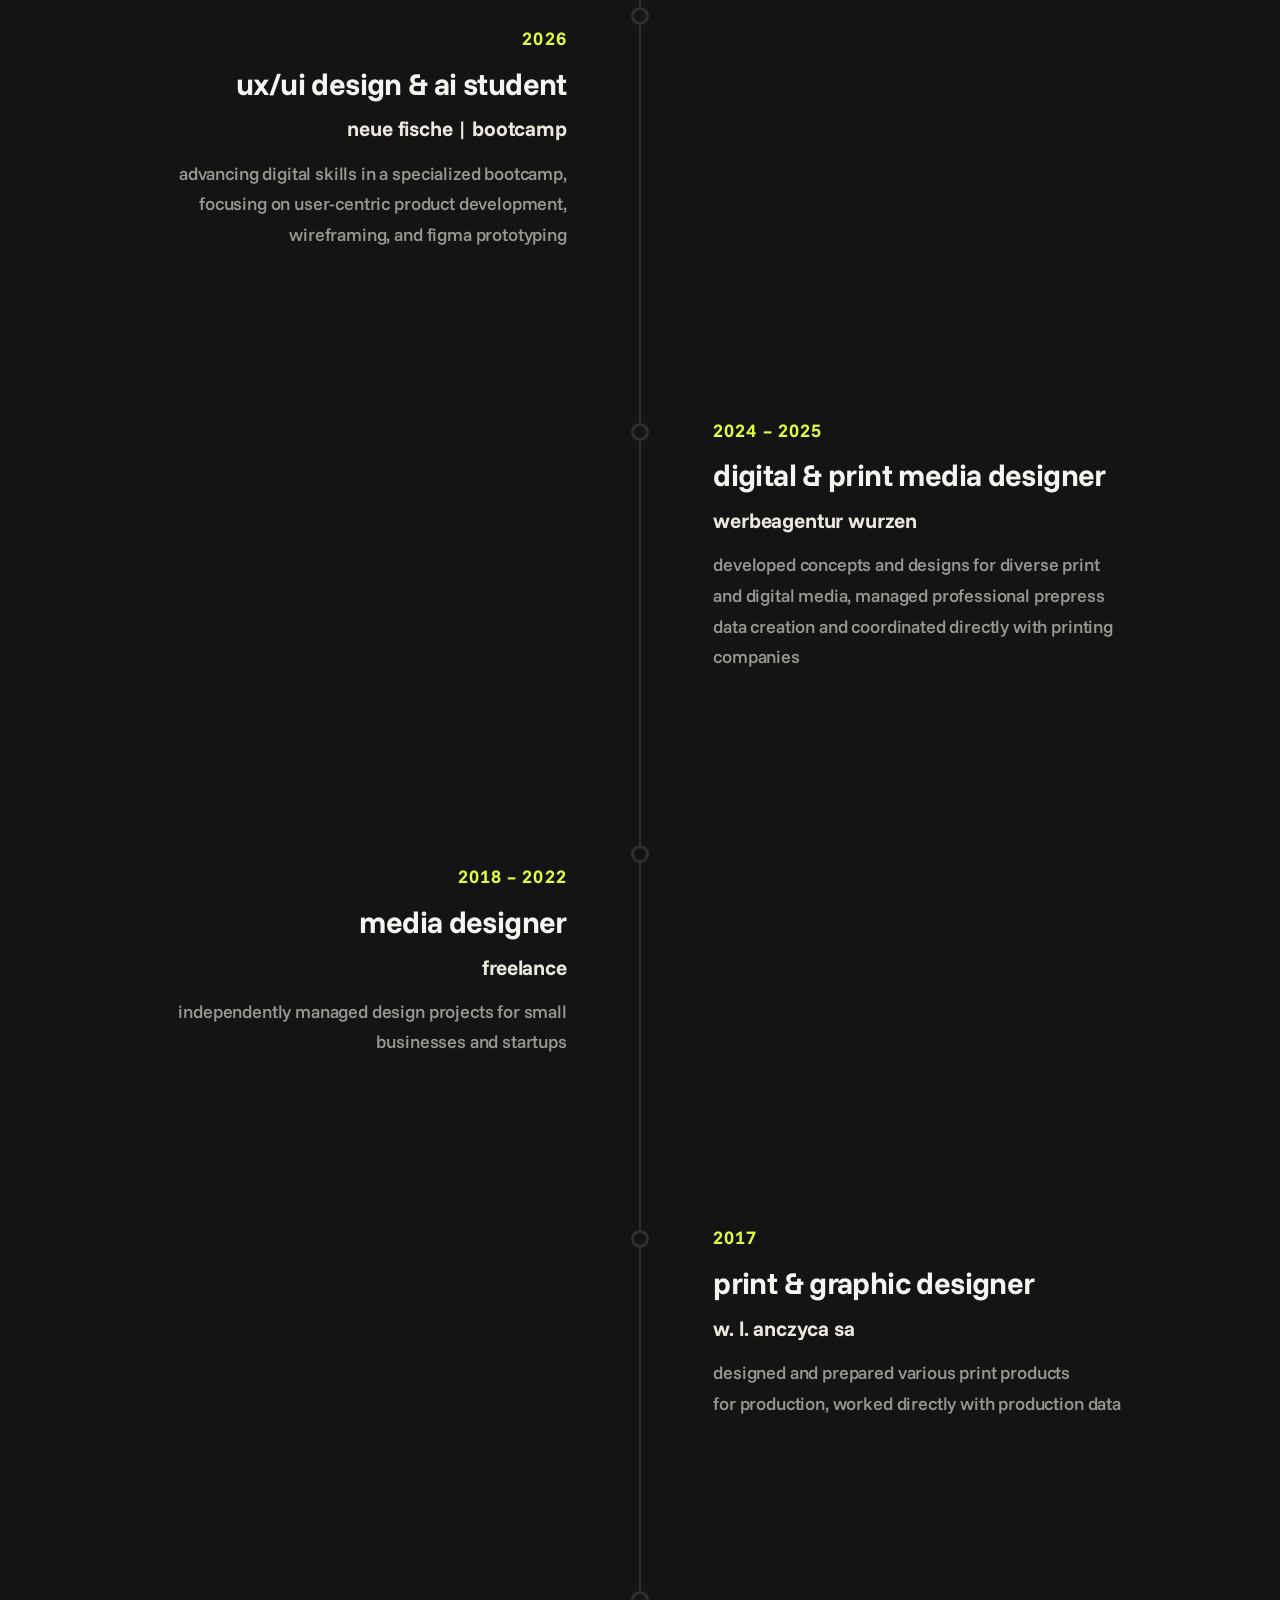
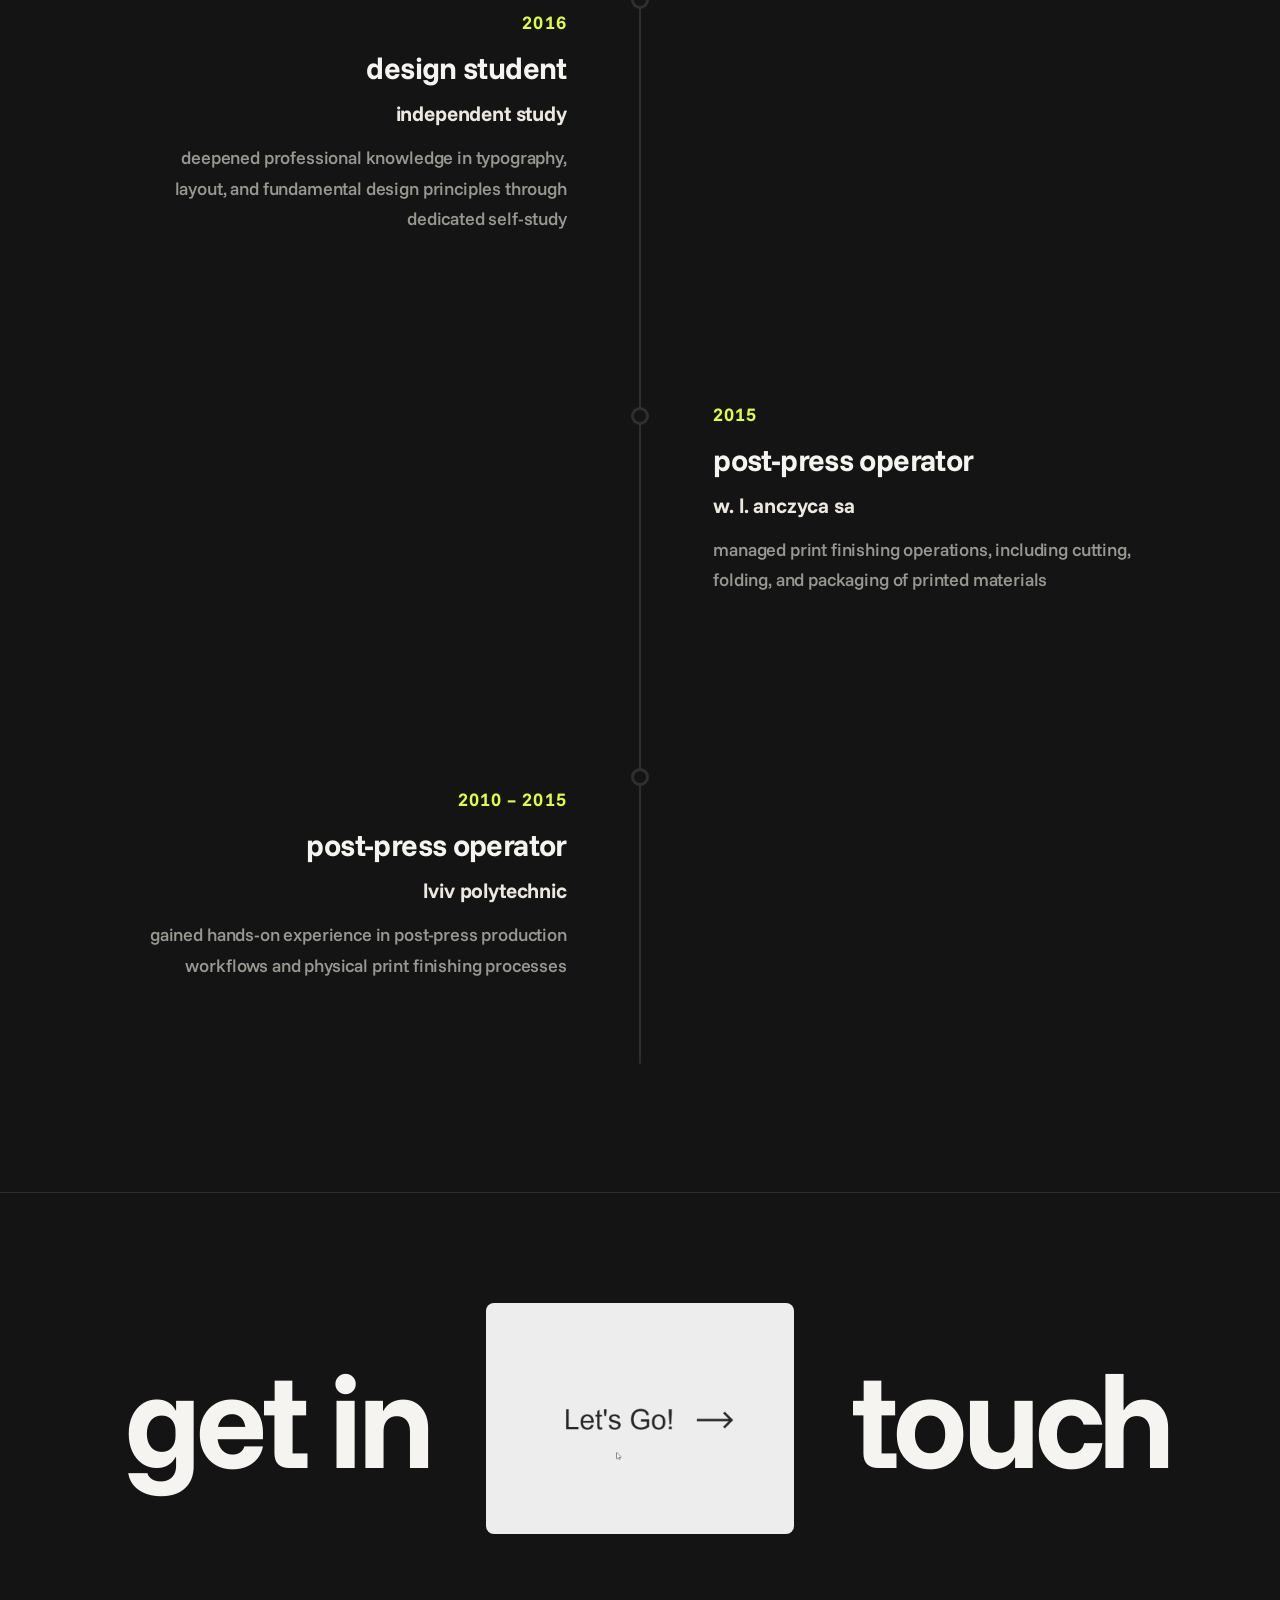
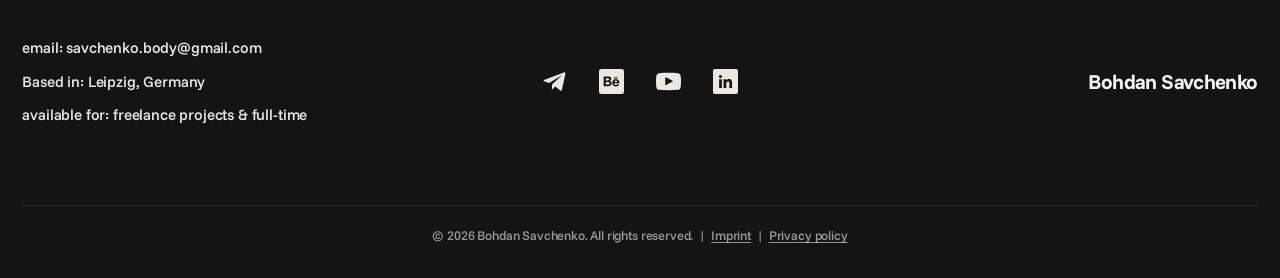
==== commit c5bd6e1f: "Add SaveChain project, move it after dawdle on the homepage Co-Authored-By: Claude Opus 5.5 <noreply" ====
--- a/about/index.html
+++ b/about/index.html
@@ -10,7 +10,7 @@
   <link rel="apple-touch-icon" href="/favicon.svg" />
 
   <!-- Fonts: Funnel Sans, self-hosted in /fonts (no Google Fonts request) -->
-  <link rel="stylesheet" href="/styles.css?v=20261024-savechain17" />
+  <link rel="stylesheet" href="/styles.css?v=20261024-savechain18" />
 </head>
 <body>
   <!-- ============ HEADER ============ -->
@@ -137,8 +137,8 @@
   <!-- floating contact button -->
   <a class="contact-fab" href="mailto:savchenko.body@gmail.com" data-i18n="footer.fab">contact me</a>
 
-  <script src="/data.js?v=20261024-savechain17"></script>
-  <script src="/data-uk.js?v=20261024-savechain17"></script>
-  <script src="/app.js?v=20261024-savechain17"></script>
+  <script src="/data.js?v=20261024-savechain18"></script>
+  <script src="/data-uk.js?v=20261024-savechain18"></script>
+  <script src="/app.js?v=20261024-savechain18"></script>
 </body>
 </html>
